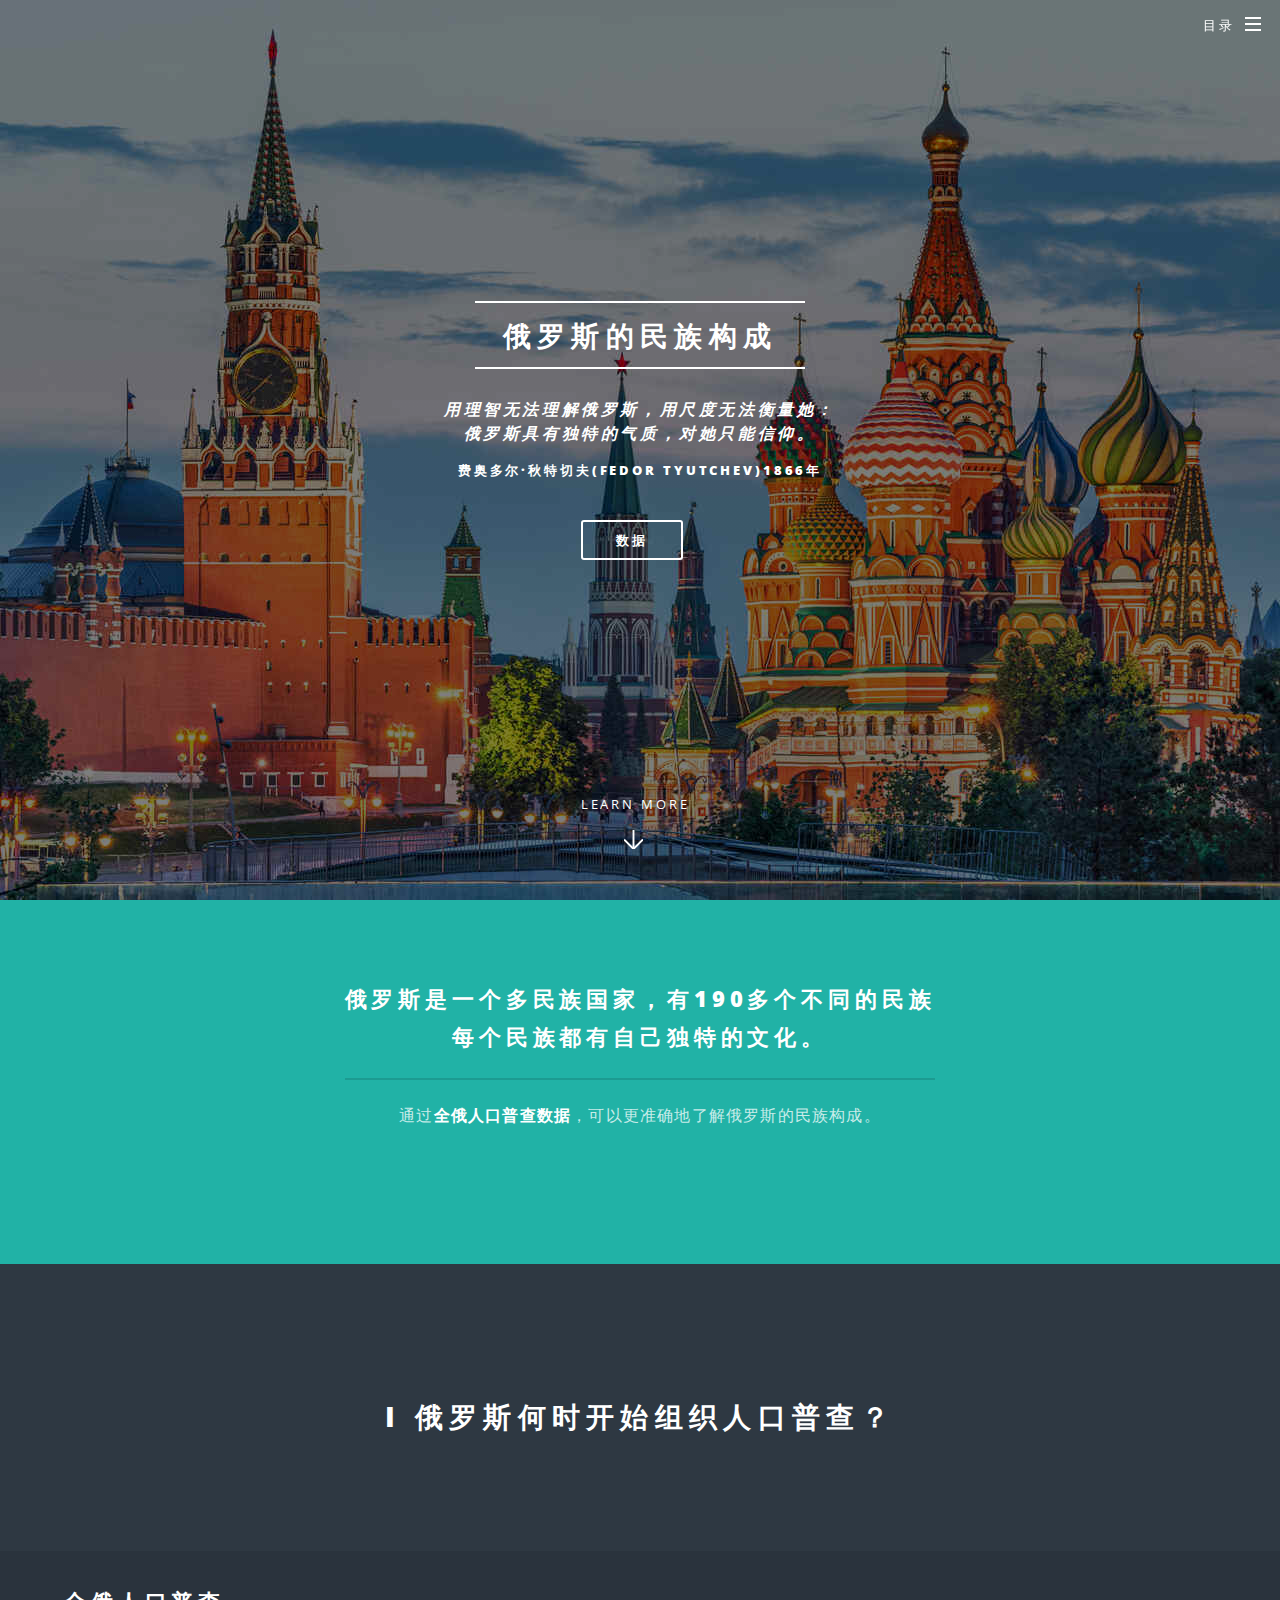
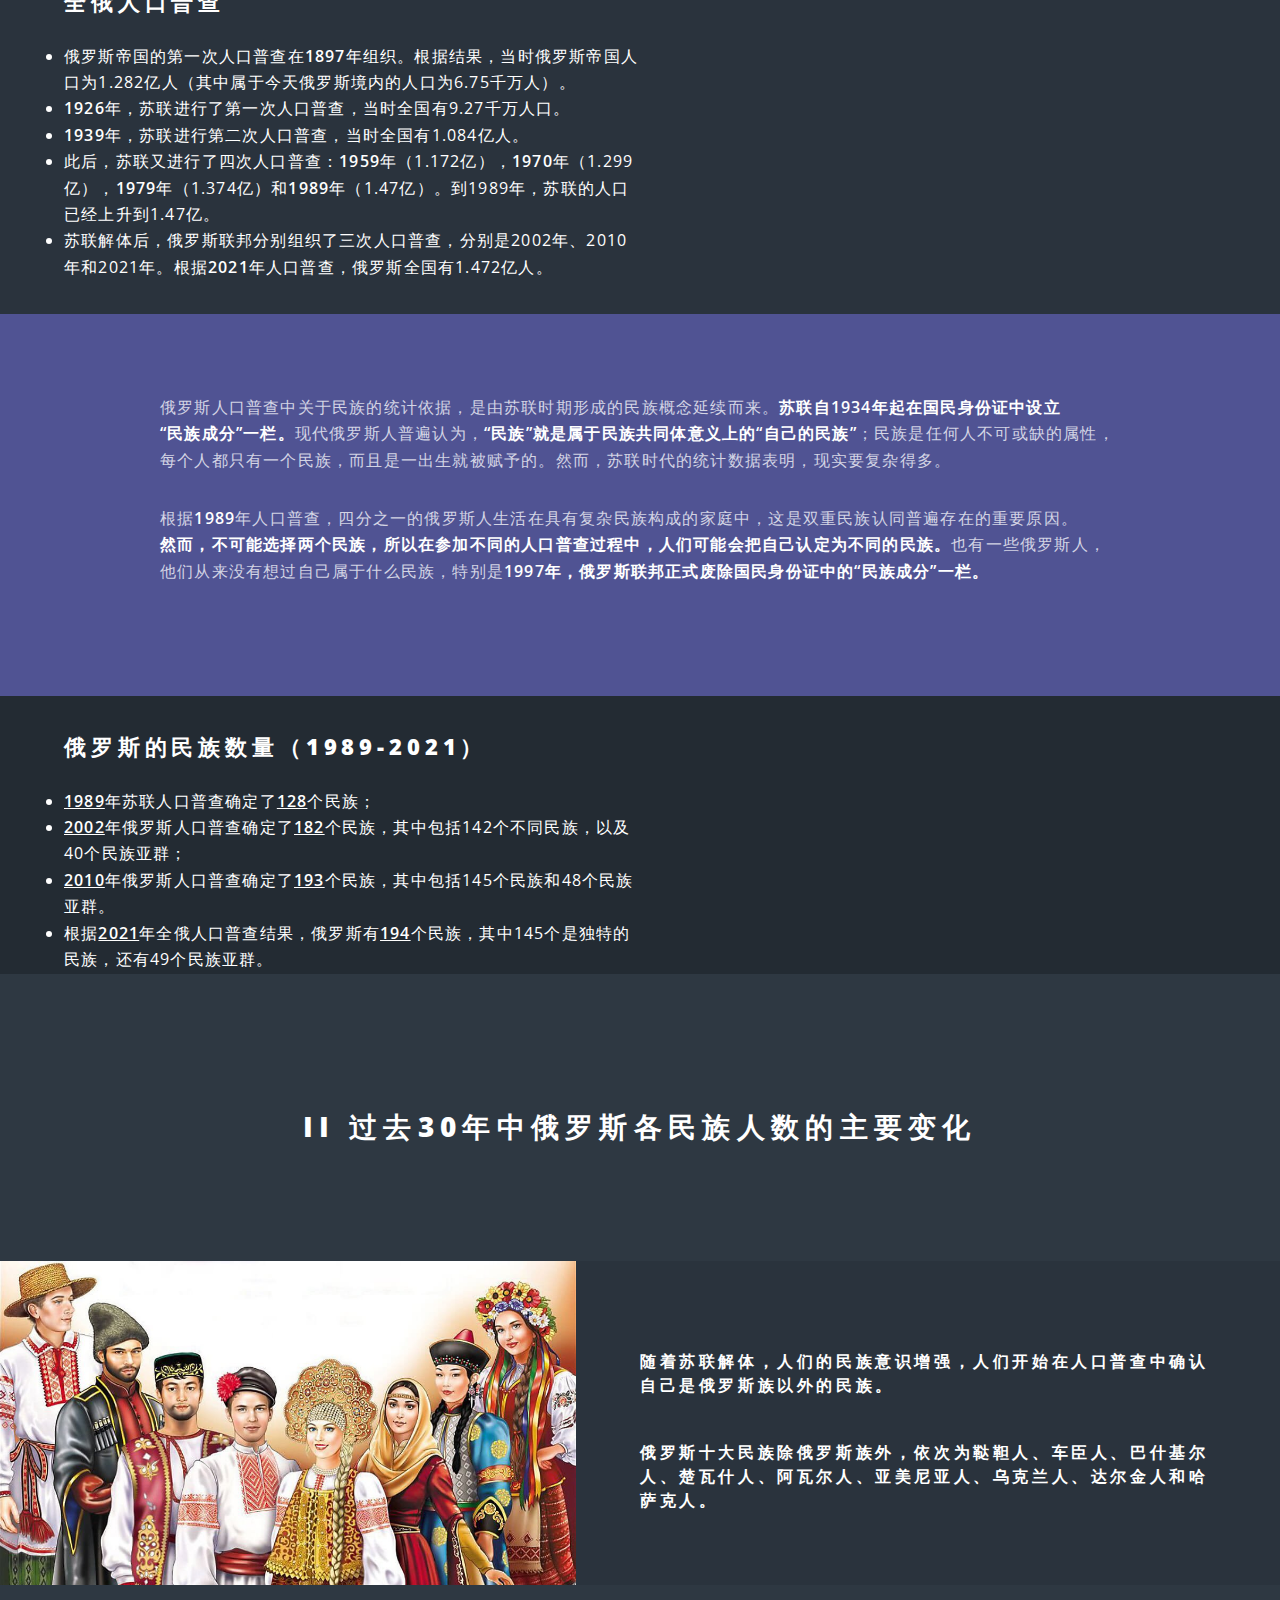
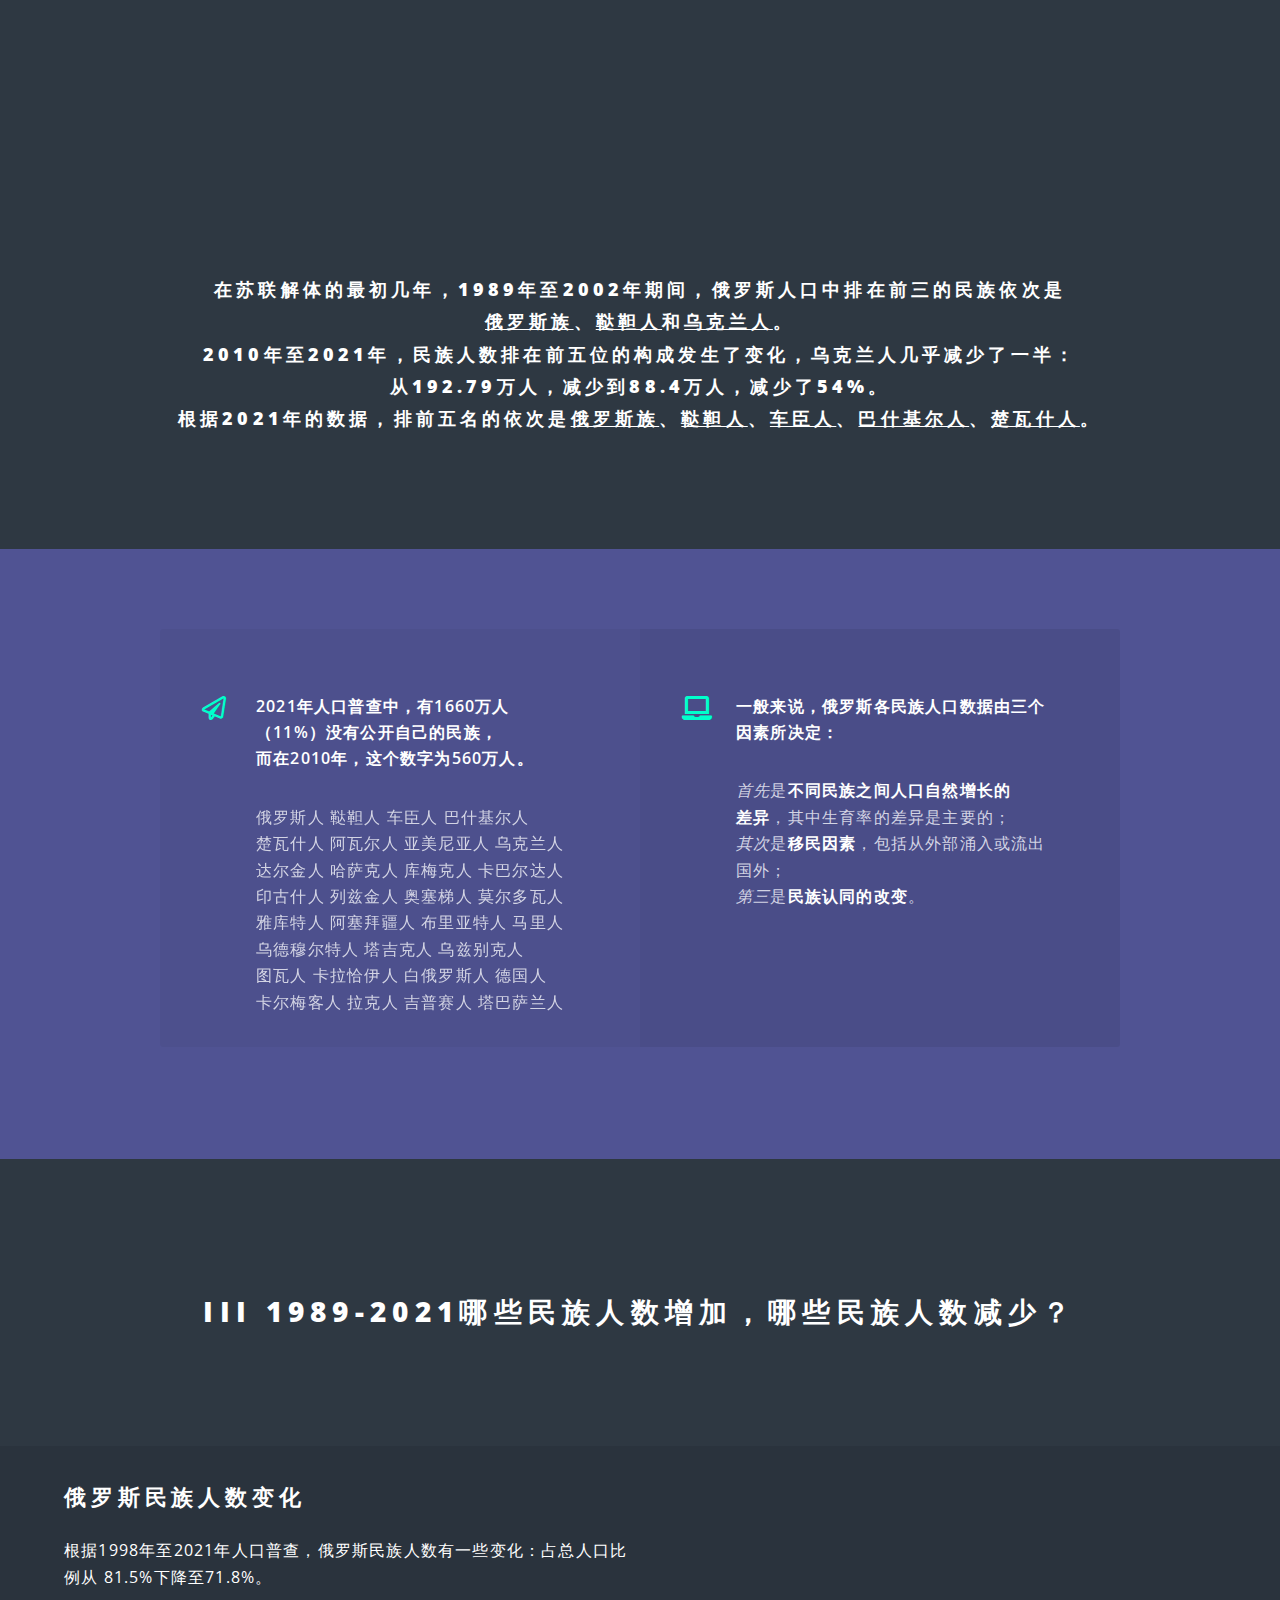
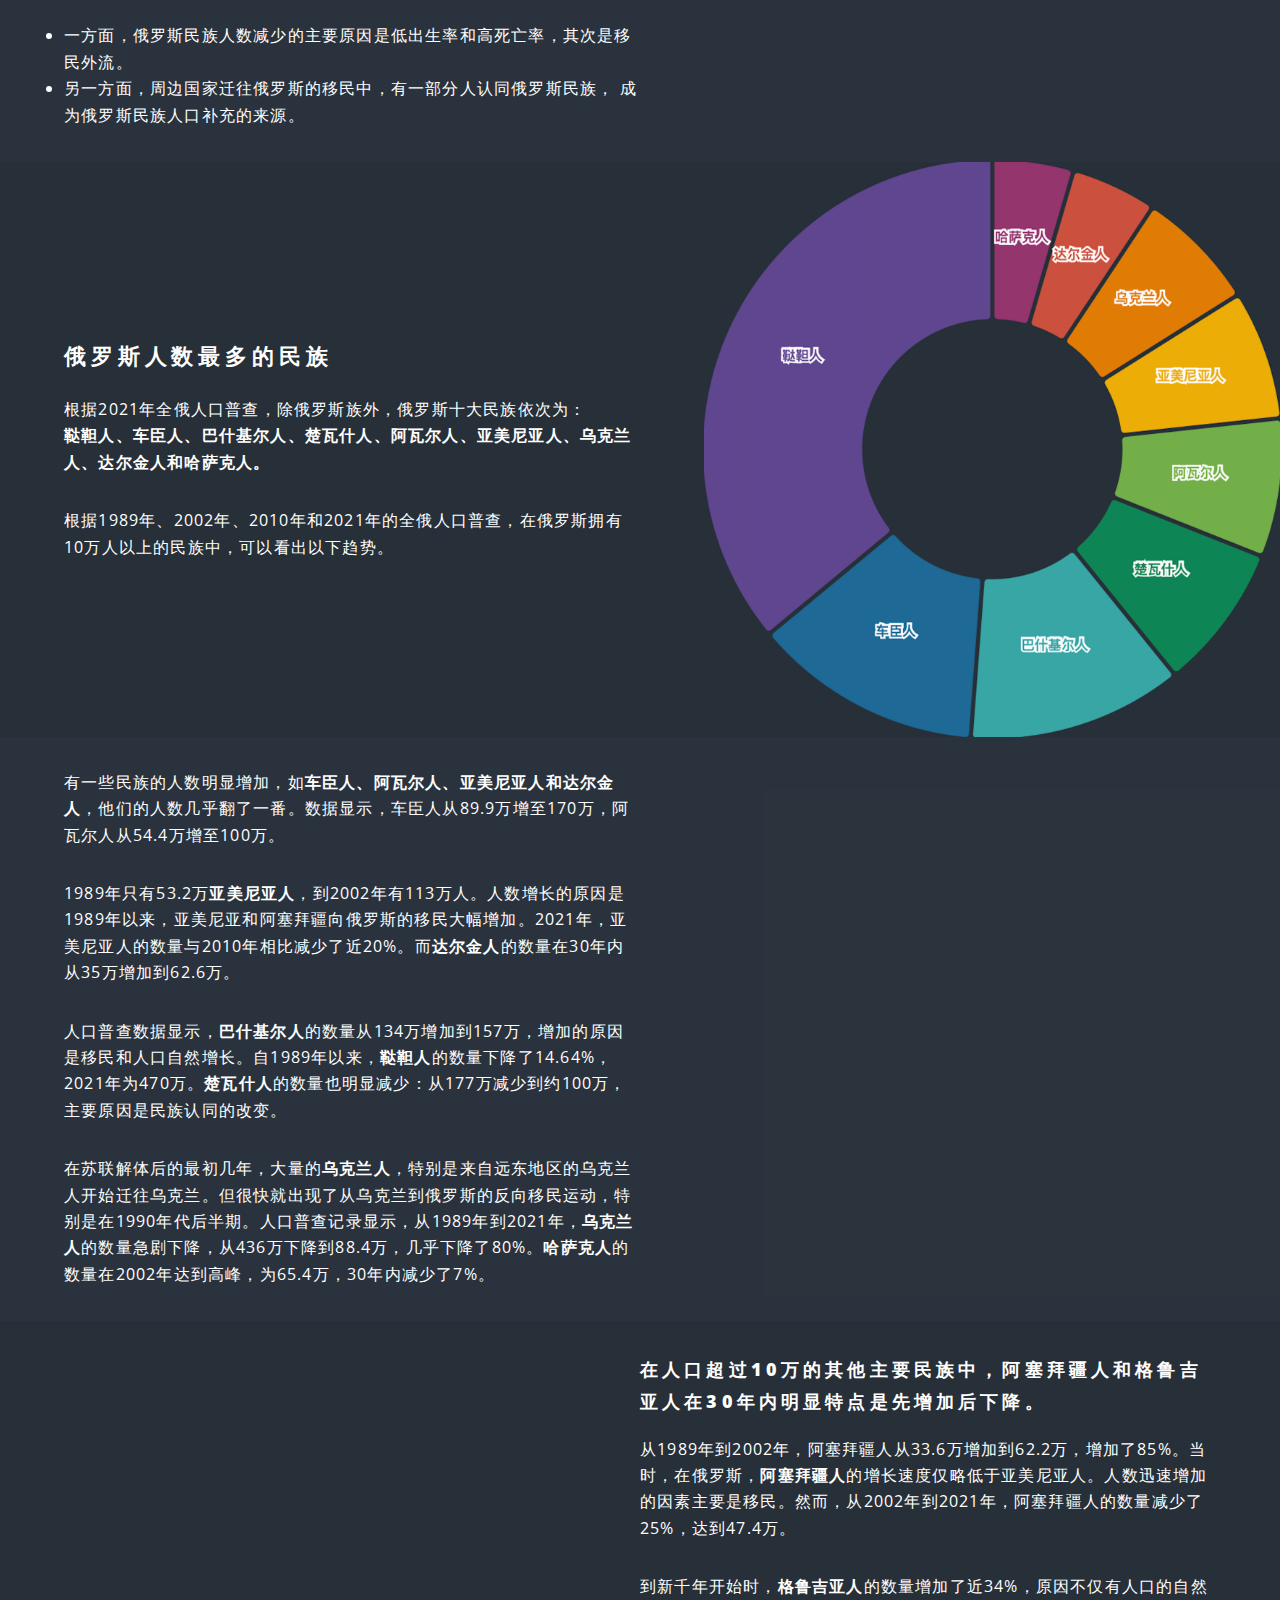
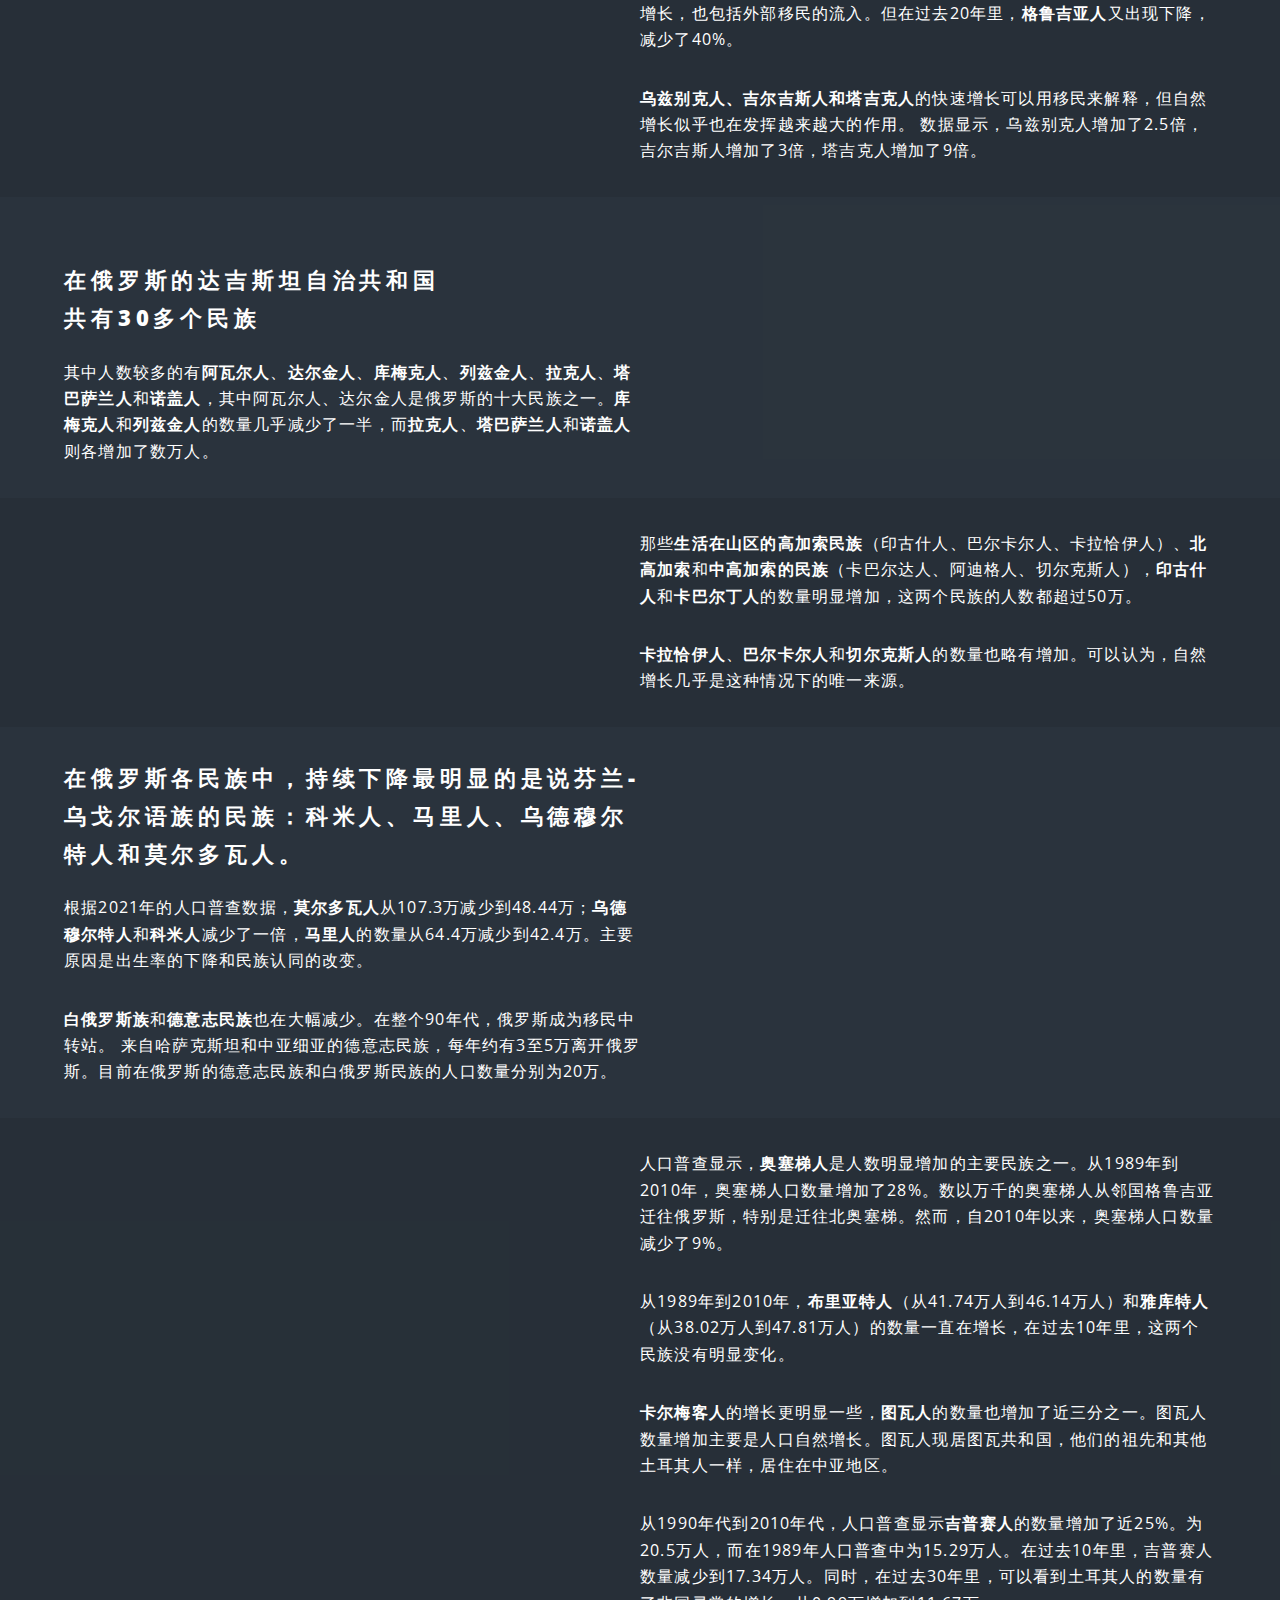
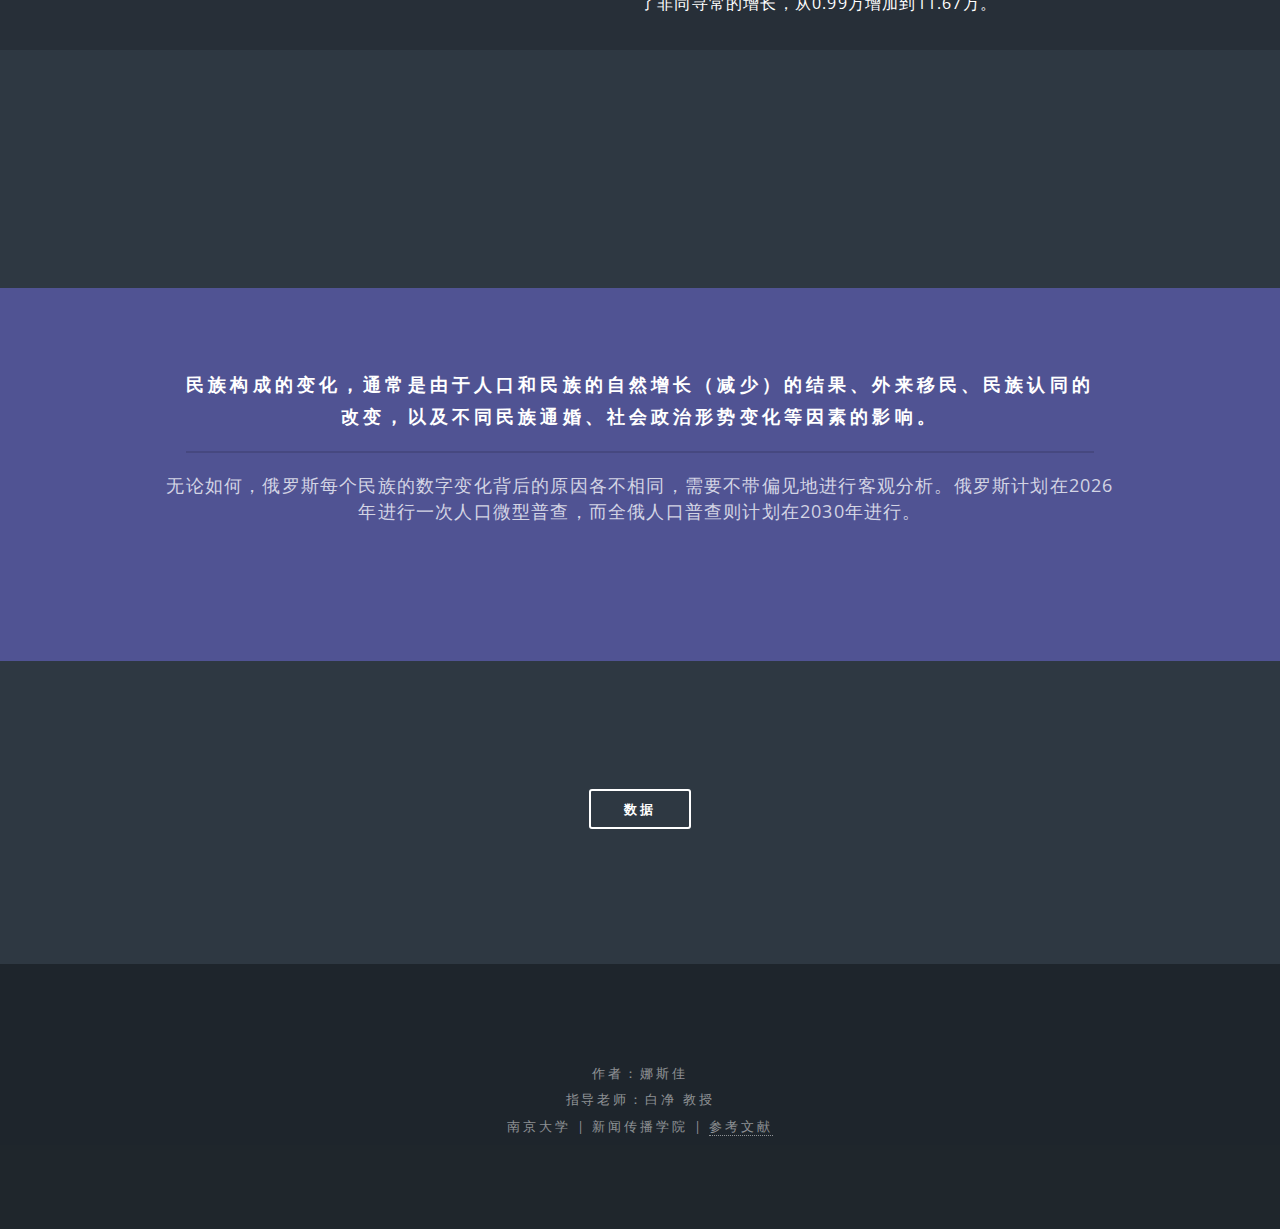
==== index.html @ d4f85c74 "Add files via upload" ====
<!DOCTYPE HTML>

<html>
	<head>
		<title>俄罗斯的民族构成</title>
		<meta charset="utf-8" />
		<meta name="viewport" content="width=device-width, initial-scale=1, user-scalable=no" />
		<link rel="stylesheet" href="assets/css/main.css" />
		<noscript><link rel="stylesheet" href="assets/css/noscript.css" /></noscript>
	</head>
	<body class="landing is-preload">

		<!-- Page Wrapper -->
			<div id="page-wrapper">

				<!-- Header -->
					<header id="header" class="alt">
						<h1><a href="index.html">俄罗斯的民族构成</a></h1>
							<nav id="nav">
							
							<ul>
								<li class="special">
									<a href="#menu" class="menuToggle"><span>目录</span></a>
									<div id="menu">
										<ul>
											<li><a href="#main">全俄人口普查</a></li>
											<li><a href="#main1">俄罗斯各民族人数的主要变化</a></li>
											<li><a href="#main2">1989-2021哪些民族人数增加，<br />哪些民族人数减少？</a></li>
										</ul>
									</div>
								</li>
							</ul>
						</nav>
					</header>

				<!-- Banner -->
					<section id="banner">
						<div class="inner">
							<h2>俄罗斯的民族构成</h2>
							<h4><em>用理智无法理解俄罗斯，用尺度无法衡量她：<br />
							俄罗斯具有独特的气质，对她只能信仰。</em><br /><h4>
							<h5>费奥多尔·秋特切夫(Fedor Tyutchev)1866年</h5>
							<br />
							<ul class="actions special">
								<li><a href="#one" class="button primary,more scrolly">数据</a></li> 
								<li><a href="#one" class="more scrolly">Learn more</a></li> 
							</ul>   
						</div>
					</section>

				
					<section id="one" class="wrapper style1 special">
						<div class="inner">
							<header class="major">
								<h2>俄罗斯是一个多民族国家，有190多个不同的民族<br />
								每个民族都有自己独特的文化。</h2>
								<p>通过<b>全俄人口普查数据</b>，可以更准确地了解俄罗斯的民族构成。</p>
							</header>
							
						</div>
					</section>

	<!-- One -->
	
	<article id="main">
		<header>
			<h2> I 俄罗斯何时开始组织人口普查？</h2>
		</header>
				</article>
	
	
	
	
				<!-- Two -->
	<section id="two" class="wrapper alt style2">
							<section class="spotlight">
								<div class="flourish-embed flourish-chart" data-src="visualisation/13961267" data-width="550px"><script src="https://public.flourish.studio/resources/embed.js"></script></div>								<div class="content">

									<h2>全俄人口普查</h2>
									<li>俄罗斯帝国的第一次人口普查在<b>1897</b>年组织。根据结果，当时俄罗斯帝国人口为1.282亿人（其中属于今天俄罗斯境内的人口为6.75千万人）。<br /></li>
									<li><b>1926</b>年，苏联进行了第一次人口普查，当时全国有9.27千万人口。<br /></li>
									<li><b>1939</b>年，苏联进行第二次人口普查，当时全国有1.084亿人。<br /></li>
									<li>此后，苏联又进行了四次人口普查：<b>1959</b>年（1.172亿），<b>1970</b>年（1.299亿），<b>1979</b>年（1.374亿）和<b>1989</b>年（1.47亿）。到1989年，苏联的人口已经上升到1.47亿。<br /></li>
									<li>苏联解体后，俄罗斯联邦分别组织了三次人口普查，分别是2002年、2010年和2021年。根据<b>2021</b>年人口普查，俄罗斯全国有1.472亿人。</li></p>
								</div>
							</section>
							
							<section class="wrapper style3">
									<div class="inner">
									<p>俄罗斯人口普查中关于民族的统计依据，是由苏联时期形成的民族概念延续而来。<b>苏联自1934年起在国民身份证中设立<br/>“民族成分”一栏。</b>现代俄罗斯人普遍认为，<b>“民族”就是属于民族共同体意义上的“自己的民族”</b>；民族是任何人不可或缺的属性，每个人都只有一个民族，而且是一出生就被赋予的。然而，苏联时代的统计数据表明，现实要复杂得多。</p>
									<p>根据<b>1989</b>年人口普查，四分之一的俄罗斯人生活在具有复杂民族构成的家庭中，这是双重民族认同普遍存在的重要原因。<br/><b>然而，不可能选择两个民族，所以在参加不同的人口普查过程中，人们可能会把自己认定为不同的民族。</b>也有一些俄罗斯人，他们从来没有想过自己属于什么民族，特别是<b>1997年，俄罗斯联邦正式废除国民身份证中的“民族成分”一栏。</b></p>
								</div>
							</section>
							
	<!-- One.one -->
								<section class="spotlight" class="wrapper style2">
									<div class="flourish-embed flourish-chart" data-src="visualisation/13864871" data-width="550px"><script src="https://public.flourish.studio/resources/embed.js"></script></div>
									<div class="content">
									<h2>俄罗斯的民族数量（1989-2021）</h2>
									<li><b><u>1989</u></b>年苏联人口普查确定了<b><u>128</u></b>个民族；</li>
									<li><u><b>2002</u></b>年俄罗斯人口普查确定了<u><b>182</u></b>个民族，其中包括142个不同民族，以及40个民族亚群；</li>
									<li><u><b>2010</u></b>年俄罗斯人口普查确定了<u><b>193</u></b>个民族，其中包括145个民族和48个民族亚群。</li>
									<li>根据<u><b>2021</u></b>年全俄人口普查结果，俄罗斯有<u><b>194</u></b>个民族，其中145个是独特的民族，还有49个民族亚群。</li>
									</div>
								</section>
							
							
	<!-- Two -->
							
							<article id="main1">
								<header>
									<h2>II 过去30年中俄罗斯各民族人数的主要变化</h2>
								</header>
										</article>
										
										<section id="two" class="wrapper alt style2">
											<section class="spotlight">
												<div class="image"><img src="images/3.jpg"></div><div class="content">
												<h4>随着苏联解体，人们的民族意识增强，人们开始在人口普查中确认自己是俄罗斯族以外的民族。</h4><br />
												<h4>俄罗斯十大民族除俄罗斯族外，依次为鞑靼人、车臣人、巴什基尔人、楚瓦什人、阿瓦尔人、亚美尼亚人、乌克兰人、达尔金人和哈萨克人。</h4>
												</div>
											</section>
										</section>
										
									
									<section id="ten" class="wrapper style10">
						<div class="inner">
							<div class="flourish-embed flourish-bar-chart-race" data-src="visualisation/13963025" data-width="1045px" data-height="755px"><script src="https://public.flourish.studio/resources/embed.js"></script></div>
							</div>
							</div>
							
							<article id="main">
								<header>
									<div class="card-wrapper">
									<div class="card-box align-center">
										
								<h3>在苏联解体的最初几年，1989年至2002年期间，俄罗斯人口中排在前三的民族依次是<br/>
								<u>俄罗斯族</u>、<u>鞑靼人</u>和<u>乌克兰人</u>。<br/>
								2010年至2021年，民族人数排在前五位的构成发生了变化，乌克兰人几乎减少了一半：<br />从192.79万人，减少到88.4万人，减少了54%。<br/>
								根据2021年的数据，排前五名的依次是<u>俄罗斯族</u>、<u>鞑靼人</u>、<u>车臣人</u>、<u>巴什基尔人</u>、<u>楚瓦什人</u>。</u></h3>
								
								</div>
								</div>
								</header>
										</article>
										
							<section id="three" class="wrapper style3 special">
								<div class="inner">
									<ul class="features">
										<li class="icon fa-paper-plane">
										<p> <b>2021年人口普查中，有1660万人<br/>（11%）没有公开自己的民族，<br/>而在2010年，这个数字为560万人。</b></p>
									
											<div class='Text'> 
											<div class='SpinningText'></div>
											<div class='SpinningText'></div>
											<div class='SpinningText'></div>
											<div class='SpinningText'></div>
											<div class='SpinningText'></div>
											<div class='SpinningText'></div>
											<div class='SpinningText'></div>
											<div class='SpinningText'></div>
											<div class='SpinningText'></div>
											</div>
											
										</li>
										<li class="icon solid fa-laptop">
										<p><b>一般来说，俄罗斯各民族人口数据由三个因素所决定：</b><br />
										<p><i>首先</i>是<strong>不同民族之间人口自然增长的<br/>差异</strong>，其中生育率的差异是主要的；<br/><i>其次</i>是<strong>移民因素</strong>，包括从外部涌入或流出国外；<br/><i>第三</i>是<strong>民族认同的改变</strong>。</p>
										</li>
										
									</ul>
								</div>
							</section>
							
						
							
		<!-- Three -->
							
							<article id="main2">
								<header>
									<h2>III 1989-2021哪些民族人数增加，哪些民族人数减少？</h2>
								</header>
										</article>
							
						<section id="two" class="wrapper alt style2">
							<section class="spotlight">
								<div class="flourish-embed flourish-chart" data-src="visualisation/13865350" data-width="550px"><script src="https://public.flourish.studio/resources/embed.js"></script></div><div class="content">
									<h2>俄罗斯民族人数变化</h2>
									<p>根据1998年至2021年人口普查，俄罗斯民族人数有一些变化：占总人口比例从 81.5%下降至71.8%。 
									<li>一方面，俄罗斯民族人数减少的主要原因是低出生率和高死亡率，其次是移民外流。</li>
									<li>另一方面，周边国家迁往俄罗斯的移民中，有一部分人认同俄罗斯民族， 成为俄罗斯民族人口补充的来源。</li></p>

								</div>
							</section>
							<section class="spotlight">
								<div class="image"><img src="images/4.jpg"  ></div><div class="content">
								<h2>俄罗斯人数最多的民族</h2>
								<p>根据2021年全俄人口普查，除俄罗斯族外，俄罗斯十大民族依次为：
								<br/><b>鞑靼人、车臣人、巴什基尔人、楚瓦什人、阿瓦尔人、亚美尼亚人、乌克兰人、达尔金人和哈萨克人。</b></p>
								<p>根据1989年、2002年、2010年和2021年的全俄人口普查，在俄罗斯拥有10万人以上的民族中，可以看出以下趋势。</p>
								</div>
							</section>
							</section>
							
							
							<section id="two" class="wrapper alt style2">
							<section class="spotlight">
								<div class="flourish-embed flourish-chart" data-src="visualisation/13842619" data-width="600px"><script src="https://public.flourish.studio/resources/embed.js"></script></div>	
								<div class="content">
									<p>有一些民族的人数明显增加，如<b>车臣人、阿瓦尔人、亚美尼亚人和达尔金人</b>，他们的人数几乎翻了一番。数据显示，车臣人从89.9万增至170万，阿瓦尔人从54.4万增至100万。</p>
									<p>1989年只有53.2万<b>亚美尼亚人</b>，到2002年有113万人。人数增长的原因是1989年以来，亚美尼亚和阿塞拜疆向俄罗斯的移民大幅增加。2021年，亚美尼亚人的数量与2010年相比减少了近20%。而<b>达尔金人</b>的数量在30年内从35万增加到62.6万。</p>
									<p>人口普查数据显示，<b>巴什基尔人</b>的数量从134万增加到157万，增加的原因是移民和人口自然增长。自1989年以来，<b>鞑靼人</b>的数量下降了14.64%，2021年为470万。<b>楚瓦什人</b>的数量也明显减少：从177万减少到约100万，主要原因是民族认同的改变。</p>
									<p>在苏联解体后的最初几年，大量的<b>乌克兰人</b>，特别是来自远东地区的乌克兰人开始迁往乌克兰。但很快就出现了从乌克兰到俄罗斯的反向移民运动，特别是在1990年代后半期。人口普查记录显示，从1989年到2021年，<b>乌克兰人</b>的数量急剧下降，从436万下降到88.4万，几乎下降了80%。<b>哈萨克人</b>的数量在2002年达到高峰，为65.4万，30年内减少了7%。</p>
								</div>
							</section>
						<section class="spotlight">
							<div class="flourish-embed flourish-chart" data-src="visualisation/13853986" data-width="600px" data-height="450px"><script src="https://public.flourish.studio/resources/embed.js"></script></div>
							<div class="content">
								<h3>在人口超过10万的其他主要民族中，<b>阿塞拜疆人</b>和<b>格鲁吉亚人</b>在30年内明显特点是先增加后下降。</h3>
								<p>从1989年到2002年，阿塞拜疆人从33.6万增加到62.2万，增加了85%。当时，在俄罗斯，<b>阿塞拜疆人</b>的增长速度仅略低于亚美尼亚人。人数迅速增加的因素主要是移民。然而，从2002年到2021年，阿塞拜疆人的数量减少了25%，达到47.4万。</p>
								<p>到新千年开始时，<b>格鲁吉亚人</b>的数量增加了近34%，原因不仅有人口的自然增长，也包括外部移民的流入。但在过去20年里，<b>格鲁吉亚人</b>又出现下降，减少了40%。</p>
								<p><b>乌兹别克人、吉尔吉斯人和塔吉克人</b>的快速增长可以用移民来解释，但自然增长似乎也在发挥越来越大的作用。 数据显示，乌兹别克人增加了2.5倍，吉尔吉斯人增加了3倍，塔吉克人增加了9倍。</p>
							</div>
						</section>
						</section>
						
						<section id="two" class="wrapper alt style2">
						<section class="spotlight">
							<div class="flourish-embed flourish-chart" data-src="visualisation/13843009"data-width="600px" data-height="450px"><script src="https://public.flourish.studio/resources/embed.js"></script></div>
							<div class="content">
								<p><h2>在俄罗斯的达吉斯坦自治共和国<br/>共有30多个民族</h2>其中人数较多的有<b>阿瓦尔人</b>、<b>达尔金人</b>、<b>库梅克人</b>、<b>列兹金人</b>、<b>拉克人</b>、<b>塔巴萨兰人</b>和<b>诺盖人</b>，其中阿瓦尔人、达尔金人是俄罗斯的十大民族之一。<b>库梅克人</b>和<b>列兹金人</b>的数量几乎减少了一半，而<b>拉克人</b>、<b>塔巴萨兰人</b>和<b>诺盖人</b>则各增加了数万人。</p>
							</div>
						</section>
						
						<section class="spotlight">
							<div class="flourish-embed flourish-chart" data-src="visualisation/13855848" data-width="600px" data-height="450px"><script src="https://public.flourish.studio/resources/embed.js"></script></div>
							<div class="content">
							<p>那些<b>生活在山区的高加索民族</b>（印古什人、巴尔卡尔人、卡拉恰伊人）、<b>北高加索</b>和<b>中高加索的民族</b>（卡巴尔达人、阿迪格人、切尔克斯人），<b>印古什人</b>和<b>卡巴尔丁人</b>的数量明显增加，这两个民族的人数都超过50万。</p>
							<p><b>卡拉恰伊人</b>、<b>巴尔卡尔人</b>和<b>切尔克斯人</b>的数量也略有增加。可以认为，自然增长几乎是这种情况下的唯一来源。</p>	
							</div>
						</section>
						</section>
						
						
						
						<section id="two" class="wrapper alt style2">
						<section class="spotlight">
							<div class="flourish-embed flourish-chart" data-src="visualisation/13842825" data-width="600px" data-height="450px"><script src="https://public.flourish.studio/resources/embed.js"></script></div>							<div class="content">
								<h2>在俄罗斯各民族中，持续下降最明显的是说芬兰-乌戈尔语族的民族：科米人、马里人、乌德穆尔特人和莫尔多瓦人。</h2>
								<p>根据2021年的人口普查数据，<b>莫尔多瓦人</b>从107.3万减少到48.44万；<b>乌德穆尔特人</b>和<b>科米人</b>减少了一倍，<b>马里人</b>的数量从64.4万减少到42.4万。主要原因是出生率的下降和民族认同的改变。</p>
								<p><b>白俄罗斯族</b>和<b>德意志民族</b>也在大幅减少。在整个90年代，俄罗斯成为移民中转站。 来自哈萨克斯坦和中亚细亚的德意志民族，每年约有3至5万离开俄罗斯。目前在俄罗斯的德意志民族和白俄罗斯民族的人口数量分别为20万。</p>
								
							</div>
						</section>
						
						<section class="spotlight">
							<div class="flourish-embed flourish-chart" data-src="visualisation/13874135" data-width="600px" data-height="450px"><script src="https://public.flourish.studio/resources/embed.js"></script></div>
							<div class="content">
							<p>人口普查显示，<b>奥塞梯人</b>是人数明显增加的主要民族之一。从1989年到2010年，奥塞梯人口数量增加了28%。数以万千的奥塞梯人从邻国格鲁吉亚迁往俄罗斯，特别是迁往北奥塞梯。然而，自2010年以来，奥塞梯人口数量减少了9%。</p>
							<p>从1989年到2010年，<b>布里亚特人</b>（从41.74万人到46.14万人）和<b>雅库特人</b>（从38.02万人到47.81万人）的数量一直在增长，在过去10年里，这两个民族没有明显变化。</p>
							<p><b>卡尔梅客人</b>的增长更明显一些，<b>图瓦人</b>的数量也增加了近三分之一。图瓦人数量增加主要是人口自然增长。图瓦人现居图瓦共和国，他们的祖先和其他土耳其人一样，居住在中亚地区。</p>
							<p>从1990年代到2010年代，人口普查显示<b>吉普赛人</b>的数量增加了近25%。为20.5万人，而在1989年人口普查中为15.29万人。在过去10年里，吉普赛人数量减少到17.34万人。同时，在过去30年里，可以看到土耳其人的数量有了非同寻常的增长，从0.99万增加到11.67万。</p>
							</div>
						</section>
						</section>
						
						
					
					<article id="main">
						<header>
							<h2>    </h2>
						</header>
								</article>
					
					
				<!-- Three -->
					<section id="three" class="wrapper style3 special">
						<div class="inner">
							<header class="major">
								<h3>民族构成的变化，通常是由于人口和民族的自然增长（减少）的结果、外来移民、民族认同的<br />改变，以及不同民族通婚、社会政治形势变化等因素的影响。</h3>
								<p>无论如何，俄罗斯每个民族的数字变化背后的原因各不相同，需要不带偏见地进行客观分析。俄罗斯计划在2026年进行一次人口微型普查，而全俄人口普查则计划在2030年进行。</p>
							</header>
						</div>
					</section>

				

		<article id="main">
						<header>
							
							<ul class="actions special">
								<li><a href="#one" class="button primary,more scrolly">数据</a></li> 
							</ul> 
						</header>
								</article>


				<!-- Footer -->
					<footer id="footer">
						<ul class="copyright">    
						<p>作者：娜斯佳
						<br>指导老师：白净 教授
						<br>南京大学 | 新闻传播学院 | <a href="shuju.html" class="text-white">参考文献</a><br>
						                </p>
						</ul>
					</footer>

			

		<!-- Scripts -->
			<script src="assets/js/jquery.min.js"></script>
			<script src="assets/js/jquery.scrollex.min.js"></script>
			<script src="assets/js/jquery.scrolly.min.js"></script>
			<script src="assets/js/browser.min.js"></script>
			<script src="assets/js/breakpoints.min.js"></script>
			<script src="assets/js/util.js"></script>
			<script src="assets/js/main.js"></script>

	</body>
</html>
---- assets/css/main.css ----
@import url(fontawesome-all.min.css);
@import url("https://fonts.googleapis.com/css?family=Open+Sans:400,400italic,600,600italic,800,800italic");



html, body, div, span, applet, object,
iframe, h1, h2, h3, h4, h5, h6, p, blockquote,
pre, a, abbr, acronym, address, big, cite,
code, del, dfn, em, img, ins, kbd, q, s, samp,
small, strike, strong, sub, sup, tt, var, b,
u, i, center, dl, dt, dd, ol, ul, li, fieldset,
form, label, legend, table, caption, tbody,
tfoot, thead, tr, th, td, article, aside,
canvas, details, embed, figure, figcaption,
footer, header, hgroup, menu, nav, output, ruby,
section, summary, time, mark, audio, video {
	margin: 0;
	padding: 0;
	border: 0;
	font-size: 100%;
	font: inherit;
	vertical-align: baseline;}

article, aside, details, figcaption, figure,
footer, header, hgroup, menu, nav, section {
	display: block;}

body {
	line-height: 1;
	
}



.box {
  border: 5px solid rebeccapurple;
  border-width: dotted;
  background-color: grey;
  padding: 40px;
  margin: 40px;
  width: 1000px;
  height: 200px;
}

.thin {
      border-width: thin;
    }

.alternate {
  box-sizing: border-box;
}



ol, ul {
	list-style: none;
}

blockquote, q {
	quotes: none;
}

	blockquote:before, blockquote:after, q:before, q:after {
		content: '';
		content: none;
	}

table {
	border-collapse: collapse;
	border-spacing: 0;
}

body {
	-webkit-text-size-adjust: none;
}

mark {
	background-color: transparent;
	color: inherit;
}

input::-moz-focus-inner {
	border: 0;
	padding: 0;
}

input, select, textarea {
	-moz-appearance: none;
	-webkit-appearance: none;
	-ms-appearance: none;
	appearance: none;
}



/* Basic */

	@-ms-viewport {
		width: device-width;
	}

	html {
		box-sizing: border-box;
	}

	*, *:before, *:after {
		box-sizing: inherit;
	}

	body {
		background: #2e3842;
	}

		body.is-preload *, body.is-preload *:before, body.is-preload *:after {
			-moz-animation: none !important;
			-webkit-animation: none !important;
			-ms-animation: none !important;
			animation: none !important;
			-moz-transition: none !important;
			-webkit-transition: none !important;
			-ms-transition: none !important;
			transition: none !important;
		}

	body, input, select, textarea {
		color: #fff;
		font-family: "Open Sans", Helvetica, sans-serif;
		font-size: 15pt;
		font-weight: 400;
		letter-spacing: 0.075em;
		line-height: 1.65em;
	}

		@media screen and (max-width: 1680px) {

			body, input, select, textarea {
				font-size: 13pt;
			}

		}

		@media screen and (max-width: 1280px) {

			body, input, select, textarea {
				font-size: 12pt;
			}

		}

		@media screen and (max-width: 736px) {

			body, input, select, textarea {
				font-size: 11pt;
				letter-spacing: 0.0375em;
			}

		}

	a {
		-moz-transition: color 0.2s ease, border-bottom-color 0.2s ease;
		-webkit-transition: color 0.2s ease, border-bottom-color 0.2s ease;
		-ms-transition: color 0.2s ease, border-bottom-color 0.2s ease;
		transition: color 0.2s ease, border-bottom-color 0.2s ease;
		border-bottom: dotted 1px;
		color: inherit;
		text-decoration: none;
	}

		a:hover {
			border-bottom-color: transparent;
		}

	strong, b {
		color: #fff;
		font-weight: 600;
	}

	em, i {
		font-style: italic;
	}

	p {
		margin: 0 0 2em 0;
	}

	h1, h2, h3, h4, h5, h6 {
		color: #fff;
		font-weight: 800;
		letter-spacing: 0.225em;
		line-height: 1em;
		margin: 0 0 1em 0;
		text-transform: uppercase;
	}

		h1 a, h2 a, h3 a, h4 a, h5 a, h6 a {
			color: inherit;
			text-decoration: none;
		}

	h2 {
		font-size: 1.35em;
		line-height: 1.75em;
	}

		@media screen and (max-width: 736px) {

			h2 {
				font-size: 1.1em;
				line-height: 1.65em;
			}

		}

	h3 {
		font-size: 1.15em;
		line-height: 1.75em;
	}

		@media screen and (max-width: 736px) {

			h3 {
				font-size: 1em;
				line-height: 1.65em;
			}

		}

	h4 {
		font-size: 1em;
		line-height: 1.5em;
	}

	h5 {
		font-size: 0.8em;
		line-height: 1.5em;
	}

	h6 {
		font-size: 0.7em;
		line-height: 1.5em;
	}

	sub {
		font-size: 0.8em;
		position: relative;
		top: 0.5em;
	}

	sup {
		font-size: 0.8em;
		position: relative;
		top: -0.5em;
	}

	hr {
		border: 0;
		border-bottom: solid 2px #fff;
		margin: 3em 0;
	}

		hr.major {
			margin: 4.5em 0;
		}

	blockquote {
		border-left: solid 4px #fff;
		font-style: italic;
		margin: 0 0 2em 0;
		padding: 0.5em 0 0.5em 2em;
	}

	code {
		background: rgba(144, 144, 144, 0.25);
		border-radius: 3px;
		font-family: "Courier New", monospace;
		font-size: 0.9em;
		letter-spacing: 0;
		margin: 0 0.25em;
		padding: 0.25em 0.65em;
	}

	pre {
		-webkit-overflow-scrolling: touch;
		font-family: "Courier New", monospace;
		font-size: 0.9em;
		margin: 0 0 2em 0;
	}

		pre code {
			display: block;
			line-height: 1.75em;
			padding: 1em 1.5em;
			overflow-x: auto;
		}

	.align-left {
		text-align: left;
	}

	.align-center {
		text-align: center;
	}

	.align-right {
		text-align: right;
	}

/* Row */

	.row {
		display: flex;
		flex-wrap: wrap;
		box-sizing: border-box;
		align-items: stretch;
	}

		.row > * {
			box-sizing: border-box;
		}

		.row.gtr-uniform > * > :last-child {
			margin-bottom: 0;
		}

		.row.aln-left {
			justify-content: flex-start;
		}

		.row.aln-center {
			justify-content: center;
		}

		.row.aln-right {
			justify-content: flex-end;
		}

		.row.aln-top {
			align-items: flex-start;
		}

		.row.aln-middle {
			align-items: center;
		}

		.row.aln-bottom {
			align-items: flex-end;
		}

		.row > .imp {
			order: -1;
		}

		.row > .col-1 {
			width: 8.33333%;
		}

		.row > .off-1 {
			margin-left: 8.33333%;
		}

		.row > .col-2 {
			width: 16.66667%;
		}

		.row > .off-2 {
			margin-left: 16.66667%;
		}

		.row > .col-3 {
			width: 25%;
		}

		.row > .off-3 {
			margin-left: 25%;
		}

		.row > .col-4 {
			width: 33.33333%;
		}

		.row > .off-4 {
			margin-left: 33.33333%;
		}

		.row > .col-5 {
			width: 41.66667%;
		}

		.row > .off-5 {
			margin-left: 41.66667%;
		}

		.row > .col-6 {
			width: 50%;
		}

		.row > .off-6 {
			margin-left: 50%;
		}

		.row > .col-7 {
			width: 58.33333%;
		}

		.row > .off-7 {
			margin-left: 58.33333%;
		}

		.row > .col-8 {
			width: 66.66667%;
		}

		.row > .off-8 {
			margin-left: 66.66667%;
		}

		.row > .col-9 {
			width: 75%;
		}

		.row > .off-9 {
			margin-left: 75%;
		}

		.row > .col-10 {
			width: 83.33333%;
		}

		.row > .off-10 {
			margin-left: 83.33333%;
		}

		.row > .col-11 {
			width: 91.66667%;
		}

		.row > .off-11 {
			margin-left: 91.66667%;
		}

		.row > .col-12 {
			width: 100%;
		}

		.row > .off-12 {
			margin-left: 100%;
		}

		.row.gtr-0 {
			margin-top: 0;
			margin-left: 0em;
		}

			.row.gtr-0 > * {
				padding: 0 0 0 0em;
			}

			.row.gtr-0.gtr-uniform {
				margin-top: 0em;
			}

				.row.gtr-0.gtr-uniform > * {
					padding-top: 0em;
				}

		.row.gtr-25 {
			margin-top: 0;
			margin-left: -0.375em;
		}

			.row.gtr-25 > * {
				padding: 0 0 0 0.375em;
			}

			.row.gtr-25.gtr-uniform {
				margin-top: -0.375em;
			}

				.row.gtr-25.gtr-uniform > * {
					padding-top: 0.375em;
				}

		.row.gtr-50 {
			margin-top: 0;
			margin-left: -0.75em;
		}

			.row.gtr-50 > * {
				padding: 0 0 0 0.75em;
			}

			.row.gtr-50.gtr-uniform {
				margin-top: -0.75em;
			}

				.row.gtr-50.gtr-uniform > * {
					padding-top: 0.75em;
				}

		.row {
			margin-top: 0;
			margin-left: -1.5em;
		}

			.row > * {
				padding: 0 0 0 1.5em;
			}

			.row.gtr-uniform {
				margin-top: -1.5em;
			}

				.row.gtr-uniform > * {
					padding-top: 1.5em;
				}

		.row.gtr-150 {
			margin-top: 0;
			margin-left: -2.25em;
		}

			.row.gtr-150 > * {
				padding: 0 0 0 2.25em;
			}

			.row.gtr-150.gtr-uniform {
				margin-top: -2.25em;
			}

				.row.gtr-150.gtr-uniform > * {
					padding-top: 2.25em;
				}

		.row.gtr-200 {
			margin-top: 0;
			margin-left: -3em;
		}

			.row.gtr-200 > * {
				padding: 0 0 0 3em;
			}

			.row.gtr-200.gtr-uniform {
				margin-top: -3em;
			}

				.row.gtr-200.gtr-uniform > * {
					padding-top: 3em;
				}

		@media screen and (max-width: 1680px) {

			.row {
				display: flex;
				flex-wrap: wrap;
				box-sizing: border-box;
				align-items: stretch;
			}

				.row > * {
					box-sizing: border-box;
				}

				.row.gtr-uniform > * > :last-child {
					margin-bottom: 0;
				}

				.row.aln-left {
					justify-content: flex-start;
				}

				.row.aln-center {
					justify-content: center;
				}

				.row.aln-right {
					justify-content: flex-end;
				}

				.row.aln-top {
					align-items: flex-start;
				}

				.row.aln-middle {
					align-items: center;
				}

				.row.aln-bottom {
					align-items: flex-end;
				}

				.row > .imp-xlarge {
					order: -1;
				}

				.row > .col-1-xlarge {
					width: 8.33333%;
				}

				.row > .off-1-xlarge {
					margin-left: 8.33333%;
				}

				.row > .col-2-xlarge {
					width: 16.66667%;
				}

				.row > .off-2-xlarge {
					margin-left: 16.66667%;
				}

				.row > .col-3-xlarge {
					width: 25%;
				}

				.row > .off-3-xlarge {
					margin-left: 25%;
				}

				.row > .col-4-xlarge {
					width: 33.33333%;
				}

				.row > .off-4-xlarge {
					margin-left: 33.33333%;
				}

				.row > .col-5-xlarge {
					width: 41.66667%;
				}

				.row > .off-5-xlarge {
					margin-left: 41.66667%;
				}

				.row > .col-6-xlarge {
					width: 50%;
				}

				.row > .off-6-xlarge {
					margin-left: 50%;
				}

				.row > .col-7-xlarge {
					width: 58.33333%;
				}

				.row > .off-7-xlarge {
					margin-left: 58.33333%;
				}

				.row > .col-8-xlarge {
					width: 66.66667%;
				}

				.row > .off-8-xlarge {
					margin-left: 66.66667%;
				}

				.row > .col-9-xlarge {
					width: 75%;
				}

				.row > .off-9-xlarge {
					margin-left: 75%;
				}

				.row > .col-10-xlarge {
					width: 83.33333%;
				}

				.row > .off-10-xlarge {
					margin-left: 83.33333%;
				}

				.row > .col-11-xlarge {
					width: 91.66667%;
				}

				.row > .off-11-xlarge {
					margin-left: 91.66667%;
				}

				.row > .col-12-xlarge {
					width: 100%;
				}

				.row > .off-12-xlarge {
					margin-left: 100%;
				}

				.row.gtr-0 {
					margin-top: 0;
					margin-left: 0em;
				}

					.row.gtr-0 > * {
						padding: 0 0 0 0em;
					}

					.row.gtr-0.gtr-uniform {
						margin-top: 0em;
					}

						.row.gtr-0.gtr-uniform > * {
							padding-top: 0em;
						}

				.row.gtr-25 {
					margin-top: 0;
					margin-left: -0.375em;
				}

					.row.gtr-25 > * {
						padding: 0 0 0 0.375em;
					}

					.row.gtr-25.gtr-uniform {
						margin-top: -0.375em;
					}

						.row.gtr-25.gtr-uniform > * {
							padding-top: 0.375em;
						}

				.row.gtr-50 {
					margin-top: 0;
					margin-left: -0.75em;
				}

					.row.gtr-50 > * {
						padding: 0 0 0 0.75em;
					}

					.row.gtr-50.gtr-uniform {
						margin-top: -0.75em;
					}

						.row.gtr-50.gtr-uniform > * {
							padding-top: 0.75em;
						}

				.row {
					margin-top: 0;
					margin-left: -1.5em;
				}

					.row > * {
						padding: 0 0 0 1.5em;
					}

					.row.gtr-uniform {
						margin-top: -1.5em;
					}

						.row.gtr-uniform > * {
							padding-top: 1.5em;
						}

				.row.gtr-150 {
					margin-top: 0;
					margin-left: -2.25em;
				}

					.row.gtr-150 > * {
						padding: 0 0 0 2.25em;
					}

					.row.gtr-150.gtr-uniform {
						margin-top: -2.25em;
					}

						.row.gtr-150.gtr-uniform > * {
							padding-top: 2.25em;
						}

				.row.gtr-200 {
					margin-top: 0;
					margin-left: -3em;
				}

					.row.gtr-200 > * {
						padding: 0 0 0 3em;
					}

					.row.gtr-200.gtr-uniform {
						margin-top: -3em;
					}

						.row.gtr-200.gtr-uniform > * {
							padding-top: 3em;
						}

		}

		@media screen and (max-width: 1280px) {

			.row {
				display: flex;
				flex-wrap: wrap;
				box-sizing: border-box;
				align-items: stretch;
			}

				.row > * {
					box-sizing: border-box;
				}

				.row.gtr-uniform > * > :last-child {
					margin-bottom: 0;
				}

				.row.aln-left {
					justify-content: flex-start;
				}

				.row.aln-center {
					justify-content: center;
				}

				.row.aln-right {
					justify-content: flex-end;
				}

				.row.aln-top {
					align-items: flex-start;
				}

				.row.aln-middle {
					align-items: center;
				}

				.row.aln-bottom {
					align-items: flex-end;
				}

				.row > .imp-large {
					order: -1;
				}

				.row > .col-1-large {
					width: 8.33333%;
				}

				.row > .off-1-large {
					margin-left: 8.33333%;
				}

				.row > .col-2-large {
					width: 16.66667%;
				}

				.row > .off-2-large {
					margin-left: 16.66667%;
				}

				.row > .col-3-large {
					width: 25%;
				}

				.row > .off-3-large {
					margin-left: 25%;
				}

				.row > .col-4-large {
					width: 33.33333%;
				}

				.row > .off-4-large {
					margin-left: 33.33333%;
				}

				.row > .col-5-large {
					width: 41.66667%;
				}

				.row > .off-5-large {
					margin-left: 41.66667%;
				}

				.row > .col-6-large {
					width: 50%;
				}

				.row > .off-6-large {
					margin-left: 50%;
				}

				.row > .col-7-large {
					width: 58.33333%;
				}

				.row > .off-7-large {
					margin-left: 58.33333%;
				}

				.row > .col-8-large {
					width: 66.66667%;
				}

				.row > .off-8-large {
					margin-left: 66.66667%;
				}

				.row > .col-9-large {
					width: 75%;
				}

				.row > .off-9-large {
					margin-left: 75%;
				}

				.row > .col-10-large {
					width: 83.33333%;
				}

				.row > .off-10-large {
					margin-left: 83.33333%;
				}

				.row > .col-11-large {
					width: 91.66667%;
				}

				.row > .off-11-large {
					margin-left: 91.66667%;
				}

				.row > .col-12-large {
					width: 100%;
				}

				.row > .off-12-large {
					margin-left: 100%;
				}

				.row.gtr-0 {
					margin-top: 0;
					margin-left: 0em;
				}

					.row.gtr-0 > * {
						padding: 0 0 0 0em;
					}

					.row.gtr-0.gtr-uniform {
						margin-top: 0em;
					}

						.row.gtr-0.gtr-uniform > * {
							padding-top: 0em;
						}

				.row.gtr-25 {
					margin-top: 0;
					margin-left: -0.375em;
				}

					.row.gtr-25 > * {
						padding: 0 0 0 0.375em;
					}

					.row.gtr-25.gtr-uniform {
						margin-top: -0.375em;
					}

						.row.gtr-25.gtr-uniform > * {
							padding-top: 0.375em;
						}

				.row.gtr-50 {
					margin-top: 0;
					margin-left: -0.75em;
				}

					.row.gtr-50 > * {
						padding: 0 0 0 0.75em;
					}

					.row.gtr-50.gtr-uniform {
						margin-top: -0.75em;
					}

						.row.gtr-50.gtr-uniform > * {
							padding-top: 0.75em;
						}

				.row {
					margin-top: 0;
					margin-left: -1.5em;
				}

					.row > * {
						padding: 0 0 0 1.5em;
					}

					.row.gtr-uniform {
						margin-top: -1.5em;
					}

						.row.gtr-uniform > * {
							padding-top: 1.5em;
						}

				.row.gtr-150 {
					margin-top: 0;
					margin-left: -2.25em;
				}

					.row.gtr-150 > * {
						padding: 0 0 0 2.25em;
					}

					.row.gtr-150.gtr-uniform {
						margin-top: -2.25em;
					}

						.row.gtr-150.gtr-uniform > * {
							padding-top: 2.25em;
						}

				.row.gtr-200 {
					margin-top: 0;
					margin-left: -3em;
				}

					.row.gtr-200 > * {
						padding: 0 0 0 3em;
					}

					.row.gtr-200.gtr-uniform {
						margin-top: -3em;
					}

						.row.gtr-200.gtr-uniform > * {
							padding-top: 3em;
						}

		}

		@media screen and (max-width: 980px) {

			.row {
				display: flex;
				flex-wrap: wrap;
				box-sizing: border-box;
				align-items: stretch;
			}

				.row > * {
					box-sizing: border-box;
				}

				.row.gtr-uniform > * > :last-child {
					margin-bottom: 0;
				}

				.row.aln-left {
					justify-content: flex-start;
				}

				.row.aln-center {
					justify-content: center;
				}

				.row.aln-right {
					justify-content: flex-end;
				}

				.row.aln-top {
					align-items: flex-start;
				}

				.row.aln-middle {
					align-items: center;
				}

				.row.aln-bottom {
					align-items: flex-end;
				}

				.row > .imp-medium {
					order: -1;
				}

				.row > .col-1-medium {
					width: 8.33333%;
				}

				.row > .off-1-medium {
					margin-left: 8.33333%;
				}

				.row > .col-2-medium {
					width: 16.66667%;
				}

				.row > .off-2-medium {
					margin-left: 16.66667%;
				}

				.row > .col-3-medium {
					width: 25%;
				}

				.row > .off-3-medium {
					margin-left: 25%;
				}

				.row > .col-4-medium {
					width: 33.33333%;
				}

				.row > .off-4-medium {
					margin-left: 33.33333%;
				}

				.row > .col-5-medium {
					width: 41.66667%;
				}

				.row > .off-5-medium {
					margin-left: 41.66667%;
				}

				.row > .col-6-medium {
					width: 50%;
				}

				.row > .off-6-medium {
					margin-left: 50%;
				}

				.row > .col-7-medium {
					width: 58.33333%;
				}

				.row > .off-7-medium {
					margin-left: 58.33333%;
				}

				.row > .col-8-medium {
					width: 66.66667%;
				}

				.row > .off-8-medium {
					margin-left: 66.66667%;
				}

				.row > .col-9-medium {
					width: 75%;
				}

				.row > .off-9-medium {
					margin-left: 75%;
				}

				.row > .col-10-medium {
					width: 83.33333%;
				}

				.row > .off-10-medium {
					margin-left: 83.33333%;
				}

				.row > .col-11-medium {
					width: 91.66667%;
				}

				.row > .off-11-medium {
					margin-left: 91.66667%;
				}

				.row > .col-12-medium {
					width: 100%;
				}

				.row > .off-12-medium {
					margin-left: 100%;
				}

				.row.gtr-0 {
					margin-top: 0;
					margin-left: 0em;
				}

					.row.gtr-0 > * {
						padding: 0 0 0 0em;
					}

					.row.gtr-0.gtr-uniform {
						margin-top: 0em;
					}

						.row.gtr-0.gtr-uniform > * {
							padding-top: 0em;
						}

				.row.gtr-25 {
					margin-top: 0;
					margin-left: -0.375em;
				}

					.row.gtr-25 > * {
						padding: 0 0 0 0.375em;
					}

					.row.gtr-25.gtr-uniform {
						margin-top: -0.375em;
					}

						.row.gtr-25.gtr-uniform > * {
							padding-top: 0.375em;
						}

				.row.gtr-50 {
					margin-top: 0;
					margin-left: -0.75em;
				}

					.row.gtr-50 > * {
						padding: 0 0 0 0.75em;
					}

					.row.gtr-50.gtr-uniform {
						margin-top: -0.75em;
					}

						.row.gtr-50.gtr-uniform > * {
							padding-top: 0.75em;
						}

				.row {
					margin-top: 0;
					margin-left: -1.5em;
				}

					.row > * {
						padding: 0 0 0 1.5em;
					}

					.row.gtr-uniform {
						margin-top: -1.5em;
					}

						.row.gtr-uniform > * {
							padding-top: 1.5em;
						}

				.row.gtr-150 {
					margin-top: 0;
					margin-left: -2.25em;
				}

					.row.gtr-150 > * {
						padding: 0 0 0 2.25em;
					}

					.row.gtr-150.gtr-uniform {
						margin-top: -2.25em;
					}

						.row.gtr-150.gtr-uniform > * {
							padding-top: 2.25em;
						}

				.row.gtr-200 {
					margin-top: 0;
					margin-left: -3em;
				}

					.row.gtr-200 > * {
						padding: 0 0 0 3em;
					}

					.row.gtr-200.gtr-uniform {
						margin-top: -3em;
					}

						.row.gtr-200.gtr-uniform > * {
							padding-top: 3em;
						}

		}

		@media screen and (max-width: 736px) {

			.row {
				display: flex;
				flex-wrap: wrap;
				box-sizing: border-box;
				align-items: stretch;
			}

				.row > * {
					box-sizing: border-box;
				}

				.row.gtr-uniform > * > :last-child {
					margin-bottom: 0;
				}

				.row.aln-left {
					justify-content: flex-start;
				}

				.row.aln-center {
					justify-content: center;
				}

				.row.aln-right {
					justify-content: flex-end;
				}

				.row.aln-top {
					align-items: flex-start;
				}

				.row.aln-middle {
					align-items: center;
				}

				.row.aln-bottom {
					align-items: flex-end;
				}

				.row > .imp-small {
					order: -1;
				}

				.row > .col-1-small {
					width: 8.33333%;
				}

				.row > .off-1-small {
					margin-left: 8.33333%;
				}

				.row > .col-2-small {
					width: 16.66667%;
				}

				.row > .off-2-small {
					margin-left: 16.66667%;
				}

				.row > .col-3-small {
					width: 25%;
				}

				.row > .off-3-small {
					margin-left: 25%;
				}

				.row > .col-4-small {
					width: 33.33333%;
				}

				.row > .off-4-small {
					margin-left: 33.33333%;
				}

				.row > .col-5-small {
					width: 41.66667%;
				}

				.row > .off-5-small {
					margin-left: 41.66667%;
				}

				.row > .col-6-small {
					width: 50%;
				}

				.row > .off-6-small {
					margin-left: 50%;
				}

				.row > .col-7-small {
					width: 58.33333%;
				}

				.row > .off-7-small {
					margin-left: 58.33333%;
				}

				.row > .col-8-small {
					width: 66.66667%;
				}

				.row > .off-8-small {
					margin-left: 66.66667%;
				}

				.row > .col-9-small {
					width: 75%;
				}

				.row > .off-9-small {
					margin-left: 75%;
				}

				.row > .col-10-small {
					width: 83.33333%;
				}

				.row > .off-10-small {
					margin-left: 83.33333%;
				}

				.row > .col-11-small {
					width: 91.66667%;
				}

				.row > .off-11-small {
					margin-left: 91.66667%;
				}

				.row > .col-12-small {
					width: 100%;
				}

				.row > .off-12-small {
					margin-left: 100%;
				}

				.row.gtr-0 {
					margin-top: 0;
					margin-left: 0em;
				}

					.row.gtr-0 > * {
						padding: 0 0 0 0em;
					}

					.row.gtr-0.gtr-uniform {
						margin-top: 0em;
					}

						.row.gtr-0.gtr-uniform > * {
							padding-top: 0em;
						}

				.row.gtr-25 {
					margin-top: 0;
					margin-left: -0.375em;
				}

					.row.gtr-25 > * {
						padding: 0 0 0 0.375em;
					}

					.row.gtr-25.gtr-uniform {
						margin-top: -0.375em;
					}

						.row.gtr-25.gtr-uniform > * {
							padding-top: 0.375em;
						}

				.row.gtr-50 {
					margin-top: 0;
					margin-left: -0.75em;
				}

					.row.gtr-50 > * {
						padding: 0 0 0 0.75em;
					}

					.row.gtr-50.gtr-uniform {
						margin-top: -0.75em;
					}

						.row.gtr-50.gtr-uniform > * {
							padding-top: 0.75em;
						}

				.row {
					margin-top: 0;
					margin-left: -1.5em;
				}

					.row > * {
						padding: 0 0 0 1.5em;
					}

					.row.gtr-uniform {
						margin-top: -1.5em;
					}

						.row.gtr-uniform > * {
							padding-top: 1.5em;
						}

				.row.gtr-150 {
					margin-top: 0;
					margin-left: -2.25em;
				}

					.row.gtr-150 > * {
						padding: 0 0 0 2.25em;
					}

					.row.gtr-150.gtr-uniform {
						margin-top: -2.25em;
					}

						.row.gtr-150.gtr-uniform > * {
							padding-top: 2.25em;
						}

				.row.gtr-200 {
					margin-top: 0;
					margin-left: -3em;
				}

					.row.gtr-200 > * {
						padding: 0 0 0 3em;
					}

					.row.gtr-200.gtr-uniform {
						margin-top: -3em;
					}

						.row.gtr-200.gtr-uniform > * {
							padding-top: 3em;
						}

		}

		@media screen and (max-width: 480px) {

			.row {
				display: flex;
				flex-wrap: wrap;
				box-sizing: border-box;
				align-items: stretch;
			}

				.row > * {
					box-sizing: border-box;
				}

				.row.gtr-uniform > * > :last-child {
					margin-bottom: 0;
				}

				.row.aln-left {
					justify-content: flex-start;
				}

				.row.aln-center {
					justify-content: center;
				}

				.row.aln-right {
					justify-content: flex-end;
				}

				.row.aln-top {
					align-items: flex-start;
				}

				.row.aln-middle {
					align-items: center;
				}

				.row.aln-bottom {
					align-items: flex-end;
				}

				.row > .imp-xsmall {
					order: -1;
				}

				.row > .col-1-xsmall {
					width: 8.33333%;
				}

				.row > .off-1-xsmall {
					margin-left: 8.33333%;
				}

				.row > .col-2-xsmall {
					width: 16.66667%;
				}

				.row > .off-2-xsmall {
					margin-left: 16.66667%;
				}

				.row > .col-3-xsmall {
					width: 25%;
				}

				.row > .off-3-xsmall {
					margin-left: 25%;
				}

				.row > .col-4-xsmall {
					width: 33.33333%;
				}

				.row > .off-4-xsmall {
					margin-left: 33.33333%;
				}

				.row > .col-5-xsmall {
					width: 41.66667%;
				}

				.row > .off-5-xsmall {
					margin-left: 41.66667%;
				}

				.row > .col-6-xsmall {
					width: 50%;
				}

				.row > .off-6-xsmall {
					margin-left: 50%;
				}

				.row > .col-7-xsmall {
					width: 58.33333%;
				}

				.row > .off-7-xsmall {
					margin-left: 58.33333%;
				}

				.row > .col-8-xsmall {
					width: 66.66667%;
				}

				.row > .off-8-xsmall {
					margin-left: 66.66667%;
				}

				.row > .col-9-xsmall {
					width: 75%;
				}

				.row > .off-9-xsmall {
					margin-left: 75%;
				}

				.row > .col-10-xsmall {
					width: 83.33333%;
				}

				.row > .off-10-xsmall {
					margin-left: 83.33333%;
				}

				.row > .col-11-xsmall {
					width: 91.66667%;
				}

				.row > .off-11-xsmall {
					margin-left: 91.66667%;
				}

				.row > .col-12-xsmall {
					width: 100%;
				}

				.row > .off-12-xsmall {
					margin-left: 100%;
				}

				.row.gtr-0 {
					margin-top: 0;
					margin-left: 0em;
				}

					.row.gtr-0 > * {
						padding: 0 0 0 0em;
					}

					.row.gtr-0.gtr-uniform {
						margin-top: 0em;
					}

						.row.gtr-0.gtr-uniform > * {
							padding-top: 0em;
						}

				.row.gtr-25 {
					margin-top: 0;
					margin-left: -0.375em;
				}

					.row.gtr-25 > * {
						padding: 0 0 0 0.375em;
					}

					.row.gtr-25.gtr-uniform {
						margin-top: -0.375em;
					}

						.row.gtr-25.gtr-uniform > * {
							padding-top: 0.375em;
						}

				.row.gtr-50 {
					margin-top: 0;
					margin-left: -0.75em;
				}

					.row.gtr-50 > * {
						padding: 0 0 0 0.75em;
					}

					.row.gtr-50.gtr-uniform {
						margin-top: -0.75em;
					}

						.row.gtr-50.gtr-uniform > * {
							padding-top: 0.75em;
						}

				.row {
					margin-top: 0;
					margin-left: -1.5em;
				}

					.row > * {
						padding: 0 0 0 1.5em;
					}

					.row.gtr-uniform {
						margin-top: -1.5em;
					}

						.row.gtr-uniform > * {
							padding-top: 1.5em;
						}

				.row.gtr-150 {
					margin-top: 0;
					margin-left: -2.25em;
				}

					.row.gtr-150 > * {
						padding: 0 0 0 2.25em;
					}

					.row.gtr-150.gtr-uniform {
						margin-top: -2.25em;
					}

						.row.gtr-150.gtr-uniform > * {
							padding-top: 2.25em;
						}

				.row.gtr-200 {
					margin-top: 0;
					margin-left: -3em;
				}

					.row.gtr-200 > * {
						padding: 0 0 0 3em;
					}

					.row.gtr-200.gtr-uniform {
						margin-top: -3em;
					}

						.row.gtr-200.gtr-uniform > * {
							padding-top: 3em;
						}

		}

/* Section/Article */

	section.special, article.special {
		text-align: center;
	}

	header p {
		color: rgba(255, 255, 255, 0.5);
		position: relative;
		top: -0.25em;
	}

	header h3 + p {
		font-size: 1.1em;
	}

	header h4 + p,
	header h5 + p,
	header h6 + p {
		font-size: 0.9em;
	}

	header.major {
		margin: 0 0 3.5em 0;
	}

		header.major h2, header.major h3, header.major h4, header.major h5, header.major h6 {
			border-bottom: solid 2px #fff;
			display: inline-block;
			padding-bottom: 1em;
			position: relative;
		}

			header.major h2:after, header.major h3:after, header.major h4:after, header.major h5:after, header.major h6:after {
				content: '';
				display: block;
				height: 1px;
			}

		header.major p {
			color: #fff;
			top: 0;
		}

		@media screen and (max-width: 736px) {

			header.major {
				margin: 0 0 2em 0;
			}

		}

	@media screen and (max-width: 980px) {

		header br {
			display: none;
		}

	}

/* Form */

	form {
		margin: 0 0 2em 0;
	}

	label {
		color: #fff;
		display: block;
		font-size: 0.9em;
		font-weight: 600;
		margin: 0 0 1em 0;
	}

	input[type="text"],
	input[type="password"],
	input[type="email"],
	select,
	textarea {
		-moz-appearance: none;
		-webkit-appearance: none;
		-ms-appearance: none;
		appearance: none;
		background-color: rgba(144, 144, 144, 0.25);
		border-radius: 3px;
		border: none;
		color: inherit;
		display: block;
		outline: 0;
		padding: 0 1em;
		text-decoration: none;
		width: 100%;
	}

		input[type="text"]:invalid,
		input[type="password"]:invalid,
		input[type="email"]:invalid,
		select:invalid,
		textarea:invalid {
			box-shadow: none;
		}

		input[type="text"]:focus,
		input[type="password"]:focus,
		input[type="email"]:focus,
		select:focus,
		textarea:focus {
			box-shadow: 0 0 0 2px #21b2a6;
		}

	select {
		background-size: 1.25em;
		background-repeat: no-repeat;
		background-position: calc(100% - 1em) center;
		height: 2.75em;
		padding-right: 2.75em;
		text-overflow: ellipsis;
	}

		select:focus::-ms-value {
			background-color: transparent;
		}

		select::-ms-expand {
			display: none;
		}

	input[type="text"],
	input[type="password"],
	input[type="email"],
	select {
		height: 2.75em;
	}

	textarea {
		padding: 0.75em 1em;
	}

	input[type="checkbox"],
	input[type="radio"] {
		-moz-appearance: none;
		-webkit-appearance: none;
		-ms-appearance: none;
		appearance: none;
		display: block;
		float: left;
		margin-right: -2em;
		opacity: 0;
		width: 1em;
		z-index: -1;
	}

		input[type="checkbox"] + label,
		input[type="radio"] + label {
			text-decoration: none;
			color: #fff;
			cursor: pointer;
			display: inline-block;
			font-size: 1em;
			font-weight: 400;
			padding-left: 2.4em;
			padding-right: 0.75em;
			position: relative;
		}

			input[type="checkbox"] + label:before,
			input[type="radio"] + label:before {
				-moz-osx-font-smoothing: grayscale;
				-webkit-font-smoothing: antialiased;
				display: inline-block;
				font-style: normal;
				font-variant: normal;
				text-rendering: auto;
				line-height: 1;
				text-transform: none !important;
				font-family: 'Font Awesome 5 Free';
				font-weight: 900;
			}

			input[type="checkbox"] + label:before,
			input[type="radio"] + label:before {
				background: rgba(144, 144, 144, 0.25);
				border-radius: 3px;
				content: '';
				display: inline-block;
				font-size: 0.8em;
				height: 2.0625em;
				left: 0;
				line-height: 2.0625em;
				position: absolute;
				text-align: center;
				top: 0;
				width: 2.0625em;
			}

		input[type="checkbox"]:checked + label:before,
		input[type="radio"]:checked + label:before {
			background: #2e3842;
			color: #fff;
			content: '\f00c';
		}

		input[type="checkbox"]:focus + label:before,
		input[type="radio"]:focus + label:before {
			box-shadow: 0 0 0 2px #21b2a6;
		}

	input[type="checkbox"] + label:before {
		border-radius: 3px;
	}

	input[type="radio"] + label:before {
		border-radius: 100%;
	}

	::-webkit-input-placeholder {
		color: rgba(255, 255, 255, 0.5) !important;
		opacity: 1.0;
	}

	:-moz-placeholder {
		color: rgba(255, 255, 255, 0.5) !important;
		opacity: 1.0;
	}

	::-moz-placeholder {
		color: rgba(255, 255, 255, 0.5) !important;
		opacity: 1.0;
	}

	:-ms-input-placeholder {
		color: rgba(255, 255, 255, 0.5) !important;
		opacity: 1.0;
	}

/* Box */

	.box {
		border-radius: 3px;
		border: solid 2px #fff;
		margin-bottom: 2em;
		padding: 1.5em;
	}

		.box > :last-child,
		.box > :last-child > :last-child,
		.box > :last-child > :last-child > :last-child {
			margin-bottom: 0;
		}

		.box.alt {
			border: 0;
			border-radius: 0;
			padding: 0;
		}

/* Icon */

	.icon {
		text-decoration: none;
		border-bottom: none;
		position: relative;
	}

		.icon:before {
			-moz-osx-font-smoothing: grayscale;
			-webkit-font-smoothing: antialiased;
			display: inline-block;
			font-style: normal;
			font-variant: normal;
			text-rendering: auto;
			line-height: 1;
			text-transform: none !important;
			font-family: 'Font Awesome 5 Free';
			font-weight: 400;
		}

		.icon > .label {
			display: none;
		}

		.icon:before {
			line-height: inherit;
		}

		.icon.solid:before {
			font-weight: 900;
		}

		.icon.brands:before {
			font-family: 'Font Awesome 5 Brands';
		}

		.icon.major {
			-moz-transform: rotate(-45deg);
			-webkit-transform: rotate(-45deg);
			-ms-transform: rotate(-45deg);
			transform: rotate(-45deg);
			border-radius: 3px;
			border: solid 2px #fff;
			display: inline-block;
			font-size: 1.35em;
			height: calc(3em + 2px);
			line-height: 3em;
			text-align: center;
			width: calc(3em + 2px);
		}

			.icon.major:before {
				-moz-transform: rotate(45deg);
				-webkit-transform: rotate(45deg);
				-ms-transform: rotate(45deg);
				transform: rotate(45deg);
				display: inline-block;
				font-size: 1.5em;
			}

			@media screen and (max-width: 736px) {

				.icon.major {
					font-size: 1em;
				}

			}

		.icon.style1 {
			color: #00ffcc;
		}

		.icon.style2 {
			color: #00f0ff;
		}

		.icon.style3 {
			color: #76ddff;
		}

/* Image */

	.image {
		border-radius: 3px;
		border: 0;
		display: inline-block;
		position: relative;
	}

		.image img {
			border-radius: 3px;
			display: block;
		}

		.image.left {
			float: left;
			margin: 0 2em 2em 0;
			top: 0.25em;
		}

		.image.right {
			float: right;
			margin: 0 0 2em 2em;
			top: 0.25em;
		}

		.image.left, .image.right {
			max-width: 40%;
		}

			.image.left img, .image.right img {
				width: 100%;
			}

		.image.fit {
			display: block;
			margin: 0 0 2em 0;
			width: 100%;
		}

			.image.fit img {
				width: 100%;
			}

/* List */

	ol {
		list-style: decimal;
		margin: 0 0 2em 0;
		padding-left: 1.25em;
	}

		ol li {
			padding-left: 0.25em;
		}

	ul {
		list-style: disc;
		margin: 0 0 2em 0;
		padding-left: 1em;
	}

		ul li {
			padding-left: 0.5em;
		}

		ul.alt {
			list-style: none;
			padding-left: 0;
		}

			ul.alt li {
				border-top: solid 1px #fff;
				padding: 0.5em 0;
			}

				ul.alt li:first-child {
					border-top: 0;
					padding-top: 0;
				}

	dl {
		margin: 0 0 2em 0;
	}

/* Actions */

	ul.actions {
		display: -moz-flex;
		display: -webkit-flex;
		display: -ms-flex;
		display: flex;
		cursor: default;
		list-style: none;
		margin-left: -1em;
		padding-left: 0;
	}

		ul.actions li {
			padding: 0 0 0 1em;
			vertical-align: middle;
		}

		ul.actions.special {
			-moz-justify-content: center;
			-webkit-justify-content: center;
			-ms-justify-content: center;
			justify-content: center;
			width: 100%;
			margin-left: 0;
		}

			ul.actions.special li:first-child {
				padding-left: 0;
			}

		ul.actions.stacked {
			-moz-flex-direction: column;
			-webkit-flex-direction: column;
			-ms-flex-direction: column;
			flex-direction: column;
			margin-left: 0;
		}

			ul.actions.stacked li {
				padding: 1em 0 0 0;
			}

				ul.actions.stacked li:first-child {
					padding-top: 0;
				}

		ul.actions.fit {
			width: calc(100% + 1em);
		}

			ul.actions.fit li {
				-moz-flex-grow: 1;
				-webkit-flex-grow: 1;
				-ms-flex-grow: 1;
				flex-grow: 1;
				-moz-flex-shrink: 1;
				-webkit-flex-shrink: 1;
				-ms-flex-shrink: 1;
				flex-shrink: 1;
				width: 100%;
			}

				ul.actions.fit li > * {
					width: 100%;
				}

			ul.actions.fit.stacked {
				width: 100%;
			}

		@media screen and (max-width: 480px) {

			ul.actions:not(.fixed) {
				-moz-flex-direction: column;
				-webkit-flex-direction: column;
				-ms-flex-direction: column;
				flex-direction: column;
				margin-left: 0;
				width: 100% !important;
			}

				ul.actions:not(.fixed) li {
					-moz-flex-grow: 1;
					-webkit-flex-grow: 1;
					-ms-flex-grow: 1;
					flex-grow: 1;
					-moz-flex-shrink: 1;
					-webkit-flex-shrink: 1;
					-ms-flex-shrink: 1;
					flex-shrink: 1;
					padding: 1em 0 0 0;
					text-align: center;
					width: 100%;
				}

					ul.actions:not(.fixed) li > * {
						width: 100%;
					}

					ul.actions:not(.fixed) li:first-child {
						padding-top: 0;
					}

					ul.actions:not(.fixed) li input[type="submit"],
					ul.actions:not(.fixed) li input[type="reset"],
					ul.actions:not(.fixed) li input[type="button"],
					ul.actions:not(.fixed) li button,
					ul.actions:not(.fixed) li .button {
						width: 100%;
					}

						ul.actions:not(.fixed) li input[type="submit"].icon:before,
						ul.actions:not(.fixed) li input[type="reset"].icon:before,
						ul.actions:not(.fixed) li input[type="button"].icon:before,
						ul.actions:not(.fixed) li button.icon:before,
						ul.actions:not(.fixed) li .button.icon:before {
							margin-left: -0.5em;
						}

		}

/* Icons */

	ul.icons {
		cursor: default;
		list-style: none;
		padding-left: 0;
	}

		ul.icons li {
			display: inline-block;
			padding: 0 1em 0 0;
		}

			ul.icons li:last-child {
				padding-right: 0 !important;
			}

		ul.icons.major {
			padding: 1em 0;
		}

			ul.icons.major li {
				padding-right: 3.5em;
			}

				@media screen and (max-width: 736px) {

					ul.icons.major li {
						padding: 0 1em !important;
					}

				}

/* Table */

	.table-wrapper {
		-webkit-overflow-scrolling: touch;
		overflow-x: auto;
	}

	table {
		margin: 0 0 2em 0;
		width: 100%;
	}

		table tbody tr {
			border: solid 1px #fff;
			border-left: 0;
			border-right: 0;
		}

			table tbody tr:nth-child(2n + 1) {
				background-color: rgba(144, 144, 144, 0.25);
			}

		table td {
			padding: 0.75em 0.75em;
		}

		table th {
			color: #fff;
			font-size: 0.9em;
			font-weight: 600;
			padding: 0 0.75em 0.75em 0.75em;
			text-align: left;
		}

		table thead {
			border-bottom: solid 2px #fff;
		}

		table tfoot {
			border-top: solid 2px #fff;
		}

		table.alt {
			border-collapse: separate;
		}

			table.alt tbody tr td {
				border: solid 1px #fff;
				border-left-width: 0;
				border-top-width: 0;
			}

				table.alt tbody tr td:first-child {
					border-left-width: 1px;
				}

			table.alt tbody tr:first-child td {
				border-top-width: 1px;
			}

			table.alt thead {
				border-bottom: 0;
			}

			table.alt tfoot {
				border-top: 0;
			}

/* Button */

	input[type="submit"],
	input[type="reset"],
	input[type="button"],
	button,
	.button {
		-moz-appearance: none;
		-webkit-appearance: none;
		-ms-appearance: none;
		appearance: none;
		-moz-transition: background-color 0.2s ease-in-out, color 0.2s ease-in-out;
		-webkit-transition: background-color 0.2s ease-in-out, color 0.2s ease-in-out;
		-ms-transition: background-color 0.2s ease-in-out, color 0.2s ease-in-out;
		transition: background-color 0.2s ease-in-out, color 0.2s ease-in-out;
		background-color: transparent;
		border-radius: 3px;
		border: 0;
		box-shadow: inset 0 0 0 2px #fff;
		color: #fff;
		cursor: pointer;
		display: inline-block;
		font-size: 0.8em;
		font-weight: 600;
		height: 3.125em;
		letter-spacing: 0.225em;
		line-height: 3.125em;
		max-width: 30em;
		padding: 0 2.75em;
		text-align: center;
		text-decoration: none;
		text-transform: uppercase;
		white-space: nowrap;
		overflow: hidden;
		text-overflow: ellipsis;
	}

		input[type="submit"]:hover,
		input[type="reset"]:hover,
		input[type="button"]:hover,
		button:hover,
		.button:hover {
			background-color: rgba(144, 144, 144, 0.25);
		}

		input[type="submit"]:active,
		input[type="reset"]:active,
		input[type="button"]:active,
		button:active,
		.button:active {
			background-color: rgba(144, 144, 144, 0.5);
		}

		input[type="submit"].icon:before,
		input[type="reset"].icon:before,
		input[type="button"].icon:before,
		button.icon:before,
		.button.icon:before {
			margin-right: 0.5em;
		}

		input[type="submit"].fit,
		input[type="reset"].fit,
		input[type="button"].fit,
		button.fit,
		.button.fit {
			width: 100%;
		}

		input[type="submit"].small,
		input[type="reset"].small,
		input[type="button"].small,
		button.small,
		.button.small {
			font-size: 0.8em;
		}

		input[type="submit"].large,
		input[type="reset"].large,
		input[type="button"].large,
		button.large,
		.button.large {
			font-size: 1.35em;
		}

		input[type="submit"].primary,
		input[type="reset"].primary,
		input[type="button"].primary,
		button.primary,
		.button.primary {
			background-color: #ed4933;
			box-shadow: none !important;
			color: #ffffff !important;
		}

			input[type="submit"].primary:hover,
			input[type="reset"].primary:hover,
			input[type="button"].primary:hover,
			button.primary:hover,
			.button.primary:hover {
				background-color: #ef5e4a !important;
			}

			input[type="submit"].primary:active,
			input[type="reset"].primary:active,
			input[type="button"].primary:active,
			button.primary:active,
			.button.primary:active {
				background-color: #eb341c !important;
			}

		input[type="submit"].disabled, input[type="submit"]:disabled,
		input[type="reset"].disabled,
		input[type="reset"]:disabled,
		input[type="button"].disabled,
		input[type="button"]:disabled,
		button.disabled,
		button:disabled,
		.button.disabled,
		.button:disabled {
			pointer-events: none;
			opacity: 0.25;
		}

		@media screen and (max-width: 736px) {

			input[type="submit"],
			input[type="reset"],
			input[type="button"],
			button,
			.button {
				height: 3.75em;
				line-height: 3.75em;
			}

		}

/* Features */

	.features {
		display: -moz-flex;
		display: -webkit-flex;
		display: -ms-flex;
		display: flex;
		-moz-flex-wrap: wrap;
		-webkit-flex-wrap: wrap;
		-ms-flex-wrap: wrap;
		flex-wrap: wrap;
		-moz-justify-content: center;
		-webkit-justify-content: center;
		-ms-justify-content: center;
		justify-content: center;
		list-style: none;
		padding: 0;
		width: 100%;
	}

		.features li {
			padding: 4em 4em 2em 6em ;
			display: block;
			position: relative;
			text-align: left;
			width: 50%;
		}

			.features li:nth-child(1) {
				background-color: rgba(0, 0, 0, 0.035);
			}

			.features li:nth-child(2) {
				background-color: rgba(0, 0, 0, 0.07);
			}

			.features li:nth-child(3) {
				background-color: rgba(0, 0, 0, 0.105);
			}

			.features li:nth-child(4) {
				background-color: rgba(0, 0, 0, 0.14);
			}

			.features li:nth-child(5) {
				background-color: rgba(0, 0, 0, 0.175);
			}

			.features li:nth-child(6) {
				background-color: rgba(0, 0, 0, 0.21);
			}

			.features li:nth-child(7) {
				background-color: rgba(0, 0, 0, 0.245);
			}

			.features li:nth-child(8) {
				background-color: rgba(0, 0, 0, 0.28);
			}

			.features li:nth-child(9) {
				background-color: rgba(0, 0, 0, 0.315);
			}

			.features li:nth-child(10) {
				background-color: rgba(0, 0, 0, 0.35);
			}

			.features li:before {
				display: block;
				color: #00ffcc;
				position: absolute;
				left: 1.75em;
				top: 2.75em;
				font-size: 1.5em;
			}

			.features li:nth-child(1) {
				border-top-left-radius: 3px;
			}

			.features li:nth-child(2) {
				border-top-right-radius: 3px;
			}

			.features li:nth-last-child(1) {
				border-bottom-right-radius: 3px;
			}

			.features li:nth-last-child(2) {
				border-bottom-left-radius: 3px;
			}

			@media screen and (max-width: 980px) {

				.features li {
					padding: 3em 2em 1em 2em ;
					text-align: center;
				}

					.features li:before {
						left: 0;
						margin: 0 0 1em 0;
						position: relative;
						top: 0;
					}

			}

			@media screen and (max-width: 736px) {

				.features li {
					padding: 3em 0 1em 0 ;
					background-color: transparent !important;
					border-top: solid 2px #fff;
					width: 100%;
				}

					.features li:first-child {
						border-top: 0;
					}

			}

/* Spotlight */

	.spotlight {
		-moz-align-items: center;
		-webkit-align-items: center;
		-ms-align-items: center;
		align-items: center;
		display: -moz-flex;
		display: -webkit-flex;
		display: -ms-flex;
		display: flex;
	}




		.spotlight .image {
			-moz-order: 1;
			-webkit-order: 1;
			-ms-order: 1;
			order: 1;
			border-radius: 0;
			width: 40%;
		}
		
	
			.spotlight .image img {
				border-radius: 0;
				width: 100%;
			}

		.spotlight .content {
			padding: 2em 4em 0.1em 4em ;
			-moz-order: 2;
			-webkit-order: 2;
			-ms-order: 2;
			order: 2;
			max-width: 48em;
			width: 60%;
		}

		.spotlight:nth-child(2n) {
			-moz-flex-direction: row-reverse;
			-webkit-flex-direction: row-reverse;
			-ms-flex-direction: row-reverse;
			flex-direction: row-reverse;
		}

		.spotlight:nth-child(1) {
			background-color: rgba(0, 0, 0, 0.075);
		}

		.spotlight:nth-child(2) {
			background-color: rgba(0, 0, 0, 0.15);
		}

		.spotlight:nth-child(3) {
			background-color: rgba(0, 0, 0, 0.225);
		}

		.spotlight:nth-child(4) {
			background-color: rgba(0, 0, 0, 0.3);
		}

		.spotlight:nth-child(5) {
			background-color: rgba(0, 0, 0, 0.375);
		}

		.spotlight:nth-child(6) {
			background-color: rgba(0, 0, 0, 0.45);
		}

		.spotlight:nth-child(7) {
			background-color: rgba(0, 0, 0, 0.525);
		}

		.spotlight:nth-child(8) {
			background-color: rgba(0, 0, 0, 0.6);
		}

		.spotlight:nth-child(9) {
			background-color: rgba(0, 0, 0, 0.675);
		}

		.spotlight:nth-child(10) {
			background-color: rgba(0, 0, 0, 0.75);
		}

		@media screen and (max-width: 1280px) {

			.spotlight .image {
				width: 45%;
			}

			.spotlight .content {
				width: 55%;
			}

		}

		@media screen and (max-width: 980px) {

			.spotlight {
				display: block;
			}

				.spotlight br {
					display: none;
				}

				.spotlight .image {
					width: 100%;
				}

				.spotlight .content {
					padding: 4em 3em 2em 3em ;
					max-width: none;
					text-align: center;
					width: 100%;
				}

		}

		@media screen and (max-width: 736px) {

			.spotlight .content {
				padding: 3em 2em 1em 2em ;
			}

		}


.Text {
  transform-style: preserve-3d;
}

.SpinningText {
  animation: rotate 8s linear infinite;
}


.SpinningText:nth-child(2) {
  animation-duration: 4s;
}
.SpinningText:nth-child(2)::before {
  content: "俄罗斯人 鞑靼人 车臣人 巴什基尔人";
}

.SpinningText:nth-child(3) {
  animation-duration: 2.6666666667s;
}
.SpinningText:nth-child(3)::before {
  content: "楚瓦什人 阿瓦尔人 亚美尼亚人 乌克兰人";
}

.SpinningText:nth-child(4) {
  animation-duration: 2s;
}
.SpinningText:nth-child(4)::before {
  content: "达尔金人 哈萨克人 库梅克人 卡巴尔达人";
}

.SpinningText:nth-child(5) {
  animation-duration: 1.6s;
}
.SpinningText:nth-child(5)::before {
  content: "印古什人 列兹金人 奥塞梯人 莫尔多瓦人";
}

.SpinningText:nth-child(6) {
  animation-duration: 1.3333333333s;
}
.SpinningText:nth-child(6)::before {
  content: "雅库特人 阿塞拜疆人 布里亚特人 马里人";
}

.SpinningText:nth-child(7) {
  animation-duration: 1.1428571429s;
}
.SpinningText:nth-child(7)::before {
  content: "乌德穆尔特人 塔吉克人 乌兹别克人 ";
}

.SpinningText:nth-child(8) {
  animation-duration: 1s;
}
.SpinningText:nth-child(8)::before {
  content: "图瓦人 卡拉恰伊人 白俄罗斯人 德国人";
}

.SpinningText:nth-child(9) {
  animation-duration: 0.8888888889s;
}
.SpinningText:nth-child(9)::before {
  content: "卡尔梅客人 拉克人 吉普赛人 塔巴萨兰人";
}

.SpinningText:nth-child(10) {
  animation-duration: 0.8s;
}
.SpinningText:nth-child(10)::before {
  content: "塔巴萨兰人 科米人 吉尔吉斯人";
}

.SpinningText:nth-child(11) {
  animation-duration: 0.7272727273s;
}
.SpinningText:nth-child(11)::before {
  content: "哈萨克人";
}

.SpinningText:nth-child(12) {
  animation-duration: 0.6666666667s;
}
.SpinningText:nth-child(12)::before {
  content: "哈萨克人";
}

.SpinningText:nth-child(13) {
  animation-duration: 0.6153846154s;
}
.SpinningText:nth-child(13)::before {
  content: "库梅克人";
}

.SpinningText:nth-child(14) {
  animation-duration: 0.5714285714s;
}
.SpinningText:nth-child(14)::before {
  content: "卡巴尔达人";
}

.SpinningText:nth-child(15) {
  animation-duration: 0.5333333333s;
}
.SpinningText:nth-child(15)::before {
  content: "印古什人";
}

.SpinningText:nth-child(16) {
  animation-duration: 0.5s;
}
.SpinningText:nth-child(16)::before {
  content: "列兹金人";
}

.SpinningText:nth-child(17) {
  animation-duration: 0.4705882353s;
}
.SpinningText:nth-child(17)::before {
  content: "奥塞梯人";
}

.SpinningText:nth-child(18) {
  animation-duration: 0.4444444444s;
}
.SpinningText:nth-child(18)::before {
  content: "莫尔多瓦人";
}

@keyframes rotate {
  to {
    transform: rotateY(360deg);
  }
}















/* Wrapper */

	.wrapper {
		padding: 5em 0 5em 0 ;
	}

		.wrapper > .inner {
			width: 60em;
			
			margin: 0 auto;
		}

			@media screen and (max-width: 1200px) {

				.wrapper > .inner {
					width: 90%;
					
				}

			}

		

		.wrapper.alt {
			padding: 0;
		}

		.wrapper.style1 {
			background-color: #21b2a6;
			color: #c8ece9;
		}

			.wrapper.style1 strong, .wrapper.style1 b {
				color: #ffffff;
			}

			.wrapper.style1 h2, .wrapper.style1 h3, .wrapper.style1 h4, .wrapper.style1 h5, .wrapper.style1 h6 {
				color: #ffffff;
			}

			.wrapper.style1 hr {
				border-color: rgba(0, 0, 0, 0.125);
			}

			.wrapper.style1 blockquote {
				border-color: rgba(0, 0, 0, 0.125);
			}

			.wrapper.style1 code {
				background: rgba(255, 255, 255, 0.075);
			}

			.wrapper.style1 header p {
				color: #a6e0db;
			}

			.wrapper.style1 header.major h2, .wrapper.style1 header.major h3, .wrapper.style1 header.major h4, .wrapper.style1 header.major h5, .wrapper.style1 header.major h6 {
				border-color: rgba(0, 0, 0, 0.125);
			}

			.wrapper.style1 header.major p {
				color: #c8ece9;
			}

			.wrapper.style1 label {
				color: #ffffff;
			}

			.wrapper.style1 input[type="text"],
			.wrapper.style1 input[type="password"],
			.wrapper.style1 input[type="email"],
			.wrapper.style1 select,
			.wrapper.style1 textarea {
				background-color: rgba(255, 255, 255, 0.075);
			}

			.wrapper.style1 select {
				background-image: url("data:image/svg+xml;charset=utf8,%3Csvg xmlns='http://www.w3.org/2000/svg' width='40' height='40' preserveAspectRatio='none' viewBox='0 0 40 40'%3E%3Cpath d='M9.4,12.3l10.4,10.4l10.4-10.4c0.2-0.2,0.5-0.4,0.9-0.4c0.3,0,0.6,0.1,0.9,0.4l3.3,3.3c0.2,0.2,0.4,0.5,0.4,0.9 c0,0.4-0.1,0.6-0.4,0.9L20.7,31.9c-0.2,0.2-0.5,0.4-0.9,0.4c-0.3,0-0.6-0.1-0.9-0.4L4.3,17.3c-0.2-0.2-0.4-0.5-0.4-0.9 c0-0.4,0.1-0.6,0.4-0.9l3.3-3.3c0.2-0.2,0.5-0.4,0.9-0.4S9.1,12.1,9.4,12.3z' fill='rgba(0, 0, 0, 0.125)' /%3E%3C/svg%3E");
			}

				.wrapper.style1 select option {
					color: #ffffff;
					background: #21b2a6;
				}

			.wrapper.style1 input[type="checkbox"] + label,
			.wrapper.style1 input[type="radio"] + label {
				color: #c8ece9;
			}

				.wrapper.style1 input[type="checkbox"] + label:before,
				.wrapper.style1 input[type="radio"] + label:before {
					background: rgba(255, 255, 255, 0.075);
				}

			.wrapper.style1 input[type="checkbox"]:checked + label:before,
			.wrapper.style1 input[type="radio"]:checked + label:before {
				background: #ffffff;
				color: #21b2a6;
			}

			.wrapper.style1 ::-webkit-input-placeholder {
				color: #a6e0db !important;
			}

			.wrapper.style1 :-moz-placeholder {
				color: #a6e0db !important;
			}

			.wrapper.style1 ::-moz-placeholder {
				color: #a6e0db !important;
			}

			.wrapper.style1 :-ms-input-placeholder {
				color: #a6e0db !important;
			}

			.wrapper.style1 .formerize-placeholder {
				color: #a6e0db !important;
			}

			.wrapper.style1 .icon.major {
				border-color: rgba(0, 0, 0, 0.125);
			}

			.wrapper.style1 ul.alt li {
				border-color: rgba(0, 0, 0, 0.125);
			}

			.wrapper.style1 table tbody tr {
				border-color: rgba(0, 0, 0, 0.125);
			}

				.wrapper.style1 table tbody tr:nth-child(2n + 1) {
					background-color: rgba(255, 255, 255, 0.075);
				}

			.wrapper.style1 table th {
				color: #ffffff;
			}

			.wrapper.style1 table thead {
				border-color: rgba(0, 0, 0, 0.125);
			}

			.wrapper.style1 table tfoot {
				border-color: rgba(0, 0, 0, 0.125);
			}

			.wrapper.style1 table.alt tbody tr td {
				border-color: rgba(0, 0, 0, 0.125);
			}

			.wrapper.style1 input[type="submit"],
			.wrapper.style1 input[type="reset"],
			.wrapper.style1 input[type="button"],
			.wrapper.style1 button,
			.wrapper.style1 .button {
				box-shadow: inset 0 0 0 2px rgba(0, 0, 0, 0.125);
				color: #ffffff;
			}

				.wrapper.style1 input[type="submit"]:hover,
				.wrapper.style1 input[type="reset"]:hover,
				.wrapper.style1 input[type="button"]:hover,
				.wrapper.style1 button:hover,
				.wrapper.style1 .button:hover {
					background-color: rgba(255, 255, 255, 0.075);
				}

				.wrapper.style1 input[type="submit"]:active,
				.wrapper.style1 input[type="reset"]:active,
				.wrapper.style1 input[type="button"]:active,
				.wrapper.style1 button:active,
				.wrapper.style1 .button:active {
					background-color: rgba(255, 255, 255, 0.2);
				}

			@media screen and (max-width: 736px) {

				.wrapper.style1 .features li {
					border-top-color: rgba(0, 0, 0, 0.125);
				}

			}

		.wrapper.style2 {
			background-color: #2e3842;
		}
		
		
		.wrapper.style10 {
			background-color: #2e3842;
		}
		.wrapper.style10 hr {
			border-color: rgba(0, 0, 0, 0.125);
		}
		
		.wrapper.style10 blockquote {
			border-color: rgba(0, 0, 0, 0.125);
		}
		
		.wrapper.style10 code {
			background: rgba(255, 255, 255, 0.075);
		}
		.wrapper.style10 select {
			background-image: url("data:image/svg+xml;charset=utf8,%3Csvg xmlns='http://www.w3.org/2000/svg' width='40' height='40' preserveAspectRatio='none' viewBox='0 0 40 40'%3E%3Cpath d='M9.4,12.3l10.4,10.4l10.4-10.4c0.2-0.2,0.5-0.4,0.9-0.4c0.3,0,0.6,0.1,0.9,0.4l3.3,3.3c0.2,0.2,0.4,0.5,0.4,0.9 c0,0.4-0.1,0.6-0.4,0.9L20.7,31.9c-0.2,0.2-0.5,0.4-0.9,0.4c-0.3,0-0.6-0.1-0.9-0.4L4.3,17.3c-0.2-0.2-0.4-0.5-0.4-0.9 c0-0.4,0.1-0.6,0.4-0.9l3.3-3.3c0.2-0.2,0.5-0.4,0.9-0.4S9.1,12.1,9.4,12.3z' fill='rgba(0, 0, 0, 0.125)' /%3E%3C/svg%3E");
		}
		

		.wrapper.style3 {
			background-color: #505393;
			color: #d3d4e4;
		}

			.wrapper.style3 strong, .wrapper.style3 b {
				color: #ffffff;
			}

			.wrapper.style3 h2, .wrapper.style3 h3, .wrapper.style3 h4, .wrapper.style3 h5, .wrapper.style3 h6 {
				color: #ffffff;
			}

			.wrapper.style3 hr {
				border-color: rgba(0, 0, 0, 0.125);
			}

			.wrapper.style3 blockquote {
				border-color: rgba(0, 0, 0, 0.125);
			}

			.wrapper.style3 code {
				background: rgba(255, 255, 255, 0.075);
			}

			.wrapper.style3 header p {
				color: #b9bad4;
			}

			.wrapper.style3 header.major h2, .wrapper.style3 header.major h3, .wrapper.style3 header.major h4, .wrapper.style3 header.major h5, .wrapper.style3 header.major h6 {
				border-color: rgba(0, 0, 0, 0.125);
			}

			.wrapper.style3 header.major p {
				color: #d3d4e4;
			}

			.wrapper.style3 label {
				color: #ffffff;
			}

			.wrapper.style3 input[type="text"],
			.wrapper.style3 input[type="password"],
			.wrapper.style3 input[type="email"],
			.wrapper.style3 select,
			.wrapper.style3 textarea {
				background-color: rgba(255, 255, 255, 0.075);
			}

			.wrapper.style3 select {
				background-image: url("data:image/svg+xml;charset=utf8,%3Csvg xmlns='http://www.w3.org/2000/svg' width='40' height='40' preserveAspectRatio='none' viewBox='0 0 40 40'%3E%3Cpath d='M9.4,12.3l10.4,10.4l10.4-10.4c0.2-0.2,0.5-0.4,0.9-0.4c0.3,0,0.6,0.1,0.9,0.4l3.3,3.3c0.2,0.2,0.4,0.5,0.4,0.9 c0,0.4-0.1,0.6-0.4,0.9L20.7,31.9c-0.2,0.2-0.5,0.4-0.9,0.4c-0.3,0-0.6-0.1-0.9-0.4L4.3,17.3c-0.2-0.2-0.4-0.5-0.4-0.9 c0-0.4,0.1-0.6,0.4-0.9l3.3-3.3c0.2-0.2,0.5-0.4,0.9-0.4S9.1,12.1,9.4,12.3z' fill='rgba(0, 0, 0, 0.125)' /%3E%3C/svg%3E");
			}

				.wrapper.style3 select option {
					color: #ffffff;
					background: #505393;
				}

			.wrapper.style3 input[type="checkbox"] + label,
			.wrapper.style3 input[type="radio"] + label {
				color: #d3d4e4;
			}

				.wrapper.style3 input[type="checkbox"] + label:before,
				.wrapper.style3 input[type="radio"] + label:before {
					background: rgba(255, 255, 255, 0.075);
				}

			.wrapper.style3 input[type="checkbox"]:checked + label:before,
			.wrapper.style3 input[type="radio"]:checked + label:before {
				background: #ffffff;
				color: #505393;
			}

			.wrapper.style3 ::-webkit-input-placeholder {
				color: #b9bad4 !important;
			}

			.wrapper.style3 :-moz-placeholder {
				color: #b9bad4 !important;
			}

			.wrapper.style3 ::-moz-placeholder {
				color: #b9bad4 !important;
			}

			.wrapper.style3 :-ms-input-placeholder {
				color: #b9bad4 !important;
			}

			.wrapper.style3 .formerize-placeholder {
				color: #b9bad4 !important;
			}

			.wrapper.style3 .icon.major {
				border-color: rgba(0, 0, 0, 0.125);
			}

			.wrapper.style3 ul.alt li {
				border-color: rgba(0, 0, 0, 0.125);
			}

			.wrapper.style3 table tbody tr {
				border-color: rgba(0, 0, 0, 0.125);
			}

				.wrapper.style3 table tbody tr:nth-child(2n + 1) {
					background-color: rgba(255, 255, 255, 0.075);
				}

			.wrapper.style3 table th {
				color: #ffffff;
			}

			.wrapper.style3 table thead {
				border-color: rgba(0, 0, 0, 0.125);
			}

			.wrapper.style3 table tfoot {
				border-color: rgba(0, 0, 0, 0.125);
			}

			.wrapper.style3 table.alt tbody tr td {
				border-color: rgba(0, 0, 0, 0.125);
			}

			.wrapper.style3 input[type="submit"],
			.wrapper.style3 input[type="reset"],
			.wrapper.style3 input[type="button"],
			.wrapper.style3 button,
			.wrapper.style3 .button {
				box-shadow: inset 0 0 0 2px rgba(0, 0, 0, 0.125);
				color: #ffffff;
			}

				.wrapper.style3 input[type="submit"]:hover,
				.wrapper.style3 input[type="reset"]:hover,
				.wrapper.style3 input[type="button"]:hover,
				.wrapper.style3 button:hover,
				.wrapper.style3 .button:hover {
					background-color: rgba(255, 255, 255, 0.075);
				}

				.wrapper.style3 input[type="submit"]:active,
				.wrapper.style3 input[type="reset"]:active,
				.wrapper.style3 input[type="button"]:active,
				.wrapper.style3 button:active,
				.wrapper.style3 .button:active {
					background-color: rgba(255, 255, 255, 0.2);
				}

			@media screen and (max-width: 736px) {

				.wrapper.style3 .features li {
					border-top-color: rgba(0, 0, 0, 0.125);
				}

			}

		.wrapper.style4 {
			background-color: transparent;
		}

		.wrapper.style5 {
			background-color: #ffffff;
			color: #4E4852;
		}

			.wrapper.style5 strong, .wrapper.style5 b {
				color: #2E3842;
			}

			.wrapper.style5 h2, .wrapper.style5 h3, .wrapper.style5 h4, .wrapper.style5 h5, .wrapper.style5 h6 {
				color: #2E3842;
			}

			.wrapper.style5 hr {
				border-color: #dfdfdf;
			}

			.wrapper.style5 blockquote {
				border-color: #dfdfdf;
			}

			.wrapper.style5 code {
				background: rgba(0, 0, 0, 0.0375);
			}

			.wrapper.style5 header p {
				color: #8E8892;
			}

			.wrapper.style5 header.major h2, .wrapper.style5 header.major h3, .wrapper.style5 header.major h4, .wrapper.style5 header.major h5, .wrapper.style5 header.major h6 {
				border-color: #dfdfdf;
			}

			.wrapper.style5 header.major p {
				color: #4E4852;
			}

			.wrapper.style5 label {
				color: #2E3842;
			}

			.wrapper.style5 input[type="text"],
			.wrapper.style5 input[type="password"],
			.wrapper.style5 input[type="email"],
			.wrapper.style5 select,
			.wrapper.style5 textarea {
				background-color: rgba(0, 0, 0, 0.0375);
			}

			.wrapper.style5 select {
				background-image: url("data:image/svg+xml;charset=utf8,%3Csvg xmlns='http://www.w3.org/2000/svg' width='40' height='40' preserveAspectRatio='none' viewBox='0 0 40 40'%3E%3Cpath d='M9.4,12.3l10.4,10.4l10.4-10.4c0.2-0.2,0.5-0.4,0.9-0.4c0.3,0,0.6,0.1,0.9,0.4l3.3,3.3c0.2,0.2,0.4,0.5,0.4,0.9 c0,0.4-0.1,0.6-0.4,0.9L20.7,31.9c-0.2,0.2-0.5,0.4-0.9,0.4c-0.3,0-0.6-0.1-0.9-0.4L4.3,17.3c-0.2-0.2-0.4-0.5-0.4-0.9 c0-0.4,0.1-0.6,0.4-0.9l3.3-3.3c0.2-0.2,0.5-0.4,0.9-0.4S9.1,12.1,9.4,12.3z' fill='%23dfdfdf' /%3E%3C/svg%3E");
			}

				.wrapper.style5 select option {
					color: #2E3842;
					background: #ffffff;
				}

			.wrapper.style5 input[type="checkbox"] + label,
			.wrapper.style5 input[type="radio"] + label {
				color: #4E4852;
			}

				.wrapper.style5 input[type="checkbox"] + label:before,
				.wrapper.style5 input[type="radio"] + label:before {
					background: rgba(0, 0, 0, 0.0375);
				}

			.wrapper.style5 input[type="checkbox"]:checked + label:before,
			.wrapper.style5 input[type="radio"]:checked + label:before {
				background: #2E3842;
				color: #ffffff;
			}

			.wrapper.style5 ::-webkit-input-placeholder {
				color: #8E8892 !important;
			}

			.wrapper.style5 :-moz-placeholder {
				color: #8E8892 !important;
			}

			.wrapper.style5 ::-moz-placeholder {
				color: #8E8892 !important;
			}

			.wrapper.style5 :-ms-input-placeholder {
				color: #8E8892 !important;
			}

			.wrapper.style5 .formerize-placeholder {
				color: #8E8892 !important;
			}

			.wrapper.style5 .icon.major {
				border-color: #dfdfdf;
			}

			.wrapper.style5 ul.alt li {
				border-color: #dfdfdf;
			}

			.wrapper.style5 table tbody tr {
				border-color: #dfdfdf;
			}

				.wrapper.style5 table tbody tr:nth-child(2n + 1) {
					background-color: rgba(0, 0, 0, 0.0375);
				}

			.wrapper.style5 table th {
				color: #2E3842;
			}

			.wrapper.style5 table thead {
				border-color: #dfdfdf;
			}

			.wrapper.style5 table tfoot {
				border-color: #dfdfdf;
			}

			.wrapper.style5 table.alt tbody tr td {
				border-color: #dfdfdf;
			}

			.wrapper.style5 input[type="submit"],
			.wrapper.style5 input[type="reset"],
			.wrapper.style5 input[type="button"],
			.wrapper.style5 button,
			.wrapper.style5 .button {
				box-shadow: inset 0 0 0 2px #dfdfdf;
				color: #2E3842;
			}

				.wrapper.style5 input[type="submit"]:hover,
				.wrapper.style5 input[type="reset"]:hover,
				.wrapper.style5 input[type="button"]:hover,
				.wrapper.style5 button:hover,
				.wrapper.style5 .button:hover {
					background-color: rgba(0, 0, 0, 0.0375);
				}

				.wrapper.style5 input[type="submit"]:active,
				.wrapper.style5 input[type="reset"]:active,
				.wrapper.style5 input[type="button"]:active,
				.wrapper.style5 button:active,
				.wrapper.style5 .button:active {
					background-color: rgba(0, 0, 0, 0.1);
				}

			@media screen and (max-width: 736px) {

				.wrapper.style5 .features li {
					border-top-color: #dfdfdf;
				}

			}

		@media screen and (max-width: 980px) {

			.wrapper {
				padding: 4em 3em 2em 3em ;
			}

		}

		@media screen and (max-width: 736px) {

			.wrapper {
				padding: 3em 2em 1em 2em ;
			}

		}

/* Page Wrapper + Menu */

	#page-wrapper {
		-moz-transition: opacity 0.5s ease;
		-webkit-transition: opacity 0.5s ease;
		-ms-transition: opacity 0.5s ease;
		transition: opacity 0.5s ease;
		opacity: 1;
		padding-top: 3em;
	}

		#page-wrapper:before {
			background: rgba(0, 0, 0, 0);
			content: '';
			display: block;
			display: none;
			height: 100%;
			left: 0;
			position: fixed;
			top: 0;
			width: 100%;
			z-index: 10001;
		}

	#menu {
		-moz-transform: translateX(20em);
		-webkit-transform: translateX(20em);
		-ms-transform: translateX(20em);
		transform: translateX(20em);
		-moz-transition: -moz-transform 0.5s ease;
		-webkit-transition: -webkit-transform 0.5s ease;
		-ms-transition: -ms-transform 0.5s ease;
		transition: transform 0.5s ease;
		-webkit-overflow-scrolling: touch;
		background: #21b2a6;
		color: #ffffff;
		height: 100%;
		max-width: 80%;
		overflow-y: auto;
		padding: 3em 2em;
		position: fixed;
		right: 0;
		top: 0;
		width: 20em;
		z-index: 10002;
	}

		#menu ul {
			list-style: none;
			padding: 0;
		}

			#menu ul > li {
				border-top: solid 1px rgba(0, 0, 0, 0.125);
				margin: 0.5em 0 0 0;
				padding: 0.5em 0 0 0;
			}

				#menu ul > li:first-child {
					border-top: 0 !important;
					margin-top: 0 !important;
					padding-top: 0 !important;
				}

				#menu ul > li > a {
					border: 0;
					color: inherit;
					display: block;
					font-size: 0.8em;
					letter-spacing: 0.225em;
					outline: 0;
					text-decoration: none;
					text-transform: uppercase;
				}

					@media screen and (max-width: 736px) {

						#menu ul > li > a {
							line-height: 3em;
						}

					}

		#menu .close {
			background-image: url("images/close.svg");
			background-position: 4.85em 1em;
			background-repeat: no-repeat;
			border: 0;
			cursor: pointer;
			display: block;
			height: 3em;
			position: absolute;
			right: 0;
			top: 0;
			vertical-align: middle;
			width: 7em;
		}

		@media screen and (max-width: 736px) {

			#menu {
				padding: 3em 1.5em;
			}

		}

	body.is-menu-visible #page-wrapper {
		opacity: 0.35;
	}

		body.is-menu-visible #page-wrapper:before {
			display: block;
		}

	body.is-menu-visible #menu {
		-moz-transform: translateX(0);
		-webkit-transform: translateX(0);
		-ms-transform: translateX(0);
		transform: translateX(0);
	}

/* Header */

	#header {
		-moz-transition: background-color 0.2s ease;
		-webkit-transition: background-color 0.2s ease;
		-ms-transition: background-color 0.2s ease;
		transition: background-color 0.2s ease;
		background: #2e3842;
		height: 3em;
		left: 0;
		line-height: 3em;
		position: fixed;
		top: 0;
		width: 100%;
		z-index: 10000;
	}

		#header h1 {
			-moz-transition: opacity 0.2s ease;
			-webkit-transition: opacity 0.2s ease;
			-ms-transition: opacity 0.2s ease;
			transition: opacity 0.2s ease;
			height: inherit;
			left: 1.25em;
			line-height: inherit;
			position: absolute;
			top: 0;
		}

			#header h1 a {
				border: 0;
				display: block;
				height: inherit;
				line-height: inherit;
			}

				@media screen and (max-width: 736px) {

					#header h1 a {
						font-size: 0.8em;
					}

				}

		#header nav {
			height: inherit;
			line-height: inherit;
			position: absolute;
			right: 0;
			top: 0;
		}

			#header nav > ul {
				list-style: none;
				margin: 0;
				padding: 0;
				white-space: nowrap;
			}

				#header nav > ul > li {
					display: inline-block;
					padding: 0;
				}

					#header nav > ul > li > a {
						border: 0;
						color: #fff;
						display: block;
						font-size: 0.8em;
						letter-spacing: 0.225em;
						padding: 0 1.5em;
						text-transform: uppercase;
					}

						#header nav > ul > li > a.menuToggle {
							outline: 0;
							position: relative;
						}

							#header nav > ul > li > a.menuToggle:after {
								background-image: url("images/bars.svg");
								background-position: right center;
								background-repeat: no-repeat;
								content: '';
								display: inline-block;
								height: 3.75em;
								vertical-align: top;
								width: 2em;
							}

							@media screen and (max-width: 736px) {

								#header nav > ul > li > a.menuToggle {
									padding: 0 1.5em;
								}

									#header nav > ul > li > a.menuToggle span {
										display: none;
									}

							}

						@media screen and (max-width: 736px) {

							#header nav > ul > li > a {
								padding: 0 0 0 1.5em;
							}

						}

					#header nav > ul > li:first-child {
						margin-left: 0;
					}

		#header.alt {
			background: transparent;
		}

			#header.alt h1 {
				pointer-events: none;
				opacity: 0;
			}

/* Banner */

	#banner {
		display: -moz-flex;
		display: -webkit-flex;
		display: -ms-flex;
		display: flex;
		-moz-flex-direction: column;
		-webkit-flex-direction: column;
		-ms-flex-direction: column;
		flex-direction: column;
		-moz-justify-content: center;
		-webkit-justify-content: center;
		-ms-justify-content: center;
		justify-content: center;
		cursor: default;
		height: 100vh;
		min-height: 35em;
		overflow: hidden;
		position: relative;
		text-align: center;
	}

		#banner h2 {
			-moz-transform: scale(1);
			-webkit-transform: scale(1);
			-ms-transform: scale(1);
			transform: scale(1);
			-moz-transition: -moz-transform 0.5s ease, opacity 0.5s ease;
			-webkit-transition: -webkit-transform 0.5s ease, opacity 0.5s ease;
			-ms-transition: -ms-transform 0.5s ease, opacity 0.5s ease;
			transition: transform 0.5s ease, opacity 0.5s ease;
			display: inline-block;
			font-size: 1.75em;
			opacity: 1;
			padding: 0.35em 1em;
			position: relative;
			z-index: 1;
		}

			#banner h2:before, #banner h2:after {
				-moz-transition: width 0.85s ease;
				-webkit-transition: width 0.85s ease;
				-ms-transition: width 0.85s ease;
				transition: width 0.85s ease;
				-moz-transition-delay: 0.25s;
				-webkit-transition-delay: 0.25s;
				-ms-transition-delay: 0.25s;
				transition-delay: 0.25s;
				background: #fff;
				content: '';
				display: block;
				height: 2px;
				position: absolute;
				width: 100%;
			}

			#banner h2:before {
				top: 0;
				left: 0;
			}

			#banner h2:after {
				bottom: 0;
				right: 0;
			}

		#banner p {
			letter-spacing: 0.225em;
			text-transform: uppercase;
		}

			#banner p a {
				color: inherit;
			}

		#banner .more {
			-moz-transition: -moz-transform 0.75s ease, opacity 0.75s ease;
			-webkit-transition: -webkit-transform 0.75s ease, opacity 0.75s ease;
			-ms-transition: -ms-transform 0.75s ease, opacity 0.75s ease;
			transition: transform 0.75s ease, opacity 0.75s ease;
			-moz-transition-delay: 3.5s;
			-webkit-transition-delay: 3.5s;
			-ms-transition-delay: 3.5s;
			transition-delay: 3.5s;
			-moz-transform: translateY(0);
			-webkit-transform: translateY(0);
			-ms-transform: translateY(0);
			transform: translateY(0);
			border: none;
			bottom: 0;
			color: inherit;
			font-size: 0.8em;
			height: 8.5em;
			left: 50%;
			letter-spacing: 0.225em;
			margin-left: -8.5em;
			opacity: 1;
			outline: 0;
			padding-left: 0.225em;
			position: absolute;
			text-align: center;
			text-transform: uppercase;
			width: 16em;
			z-index: 1;
		}

			#banner .more:after {
				background-image: url("images/arrow.svg");
				background-position: center;
				background-repeat: no-repeat;
				background-size: contain;
				bottom: 4em;
				content: '';
				display: block;
				height: 1.5em;
				left: 50%;
				margin: 0 0 0 -0.75em;
				position: absolute;
				width: 1.5em;
			}

		#banner:after {
			pointer-events: none;
			-moz-transition: opacity 3s ease-in-out;
			-webkit-transition: opacity 3s ease-in-out;
			-ms-transition: opacity 3s ease-in-out;
			transition: opacity 3s ease-in-out;
			-moz-transition-delay: 1.25s;
			-webkit-transition-delay: 1.25s;
			-ms-transition-delay: 1.25s;
			transition-delay: 1.25s;
			content: '';
			background: #2e3842;
			display: block;
			width: 100%;
			height: 100%;
			position: absolute;
			left: 0;
			top: 0;
			opacity: 0;
		}

		@media screen and (max-width: 736px) {

			#banner {
				padding: 7em 3em 5em 3em ;
				height: auto;
				min-height: 0;
			}

				#banner h2 {
					font-size: 1.25em;
				}

				#banner br {
					display: none;
				}

				#banner .more {
					display: none;
				}

		}

	body.is-preload #banner h2 {
		-moz-transform: scale(0.95);
		-webkit-transform: scale(0.95);
		-ms-transform: scale(0.95);
		transform: scale(0.95);
		opacity: 0;
	}

		body.is-preload #banner h2:before, body.is-preload #banner h2:after {
			width: 0;
		}

	body.is-preload #banner .more {
		-moz-transform: translateY(8.5em);
		-webkit-transform: translateY(8.5em);
		-ms-transform: translateY(8.5em);
		transform: translateY(8.5em);
		opacity: 0;
	}

	body.is-preload #banner:after {
		opacity: 1;
	}

/* CTA */

	#cta .inner {
		display: -moz-flex;
		display: -webkit-flex;
		display: -ms-flex;
		display: flex;
		max-width: 45em;
	}

		#cta .inner header {
			-moz-order: 1;
			-webkit-order: 1;
			-ms-order: 1;
			order: 1;
			padding-right: 3em;
			width: 70%;
		}

			#cta .inner header p {
				color: inherit;
			}

		#cta .inner .actions {
			-moz-order: 2;
			-webkit-order: 2;
			-ms-order: 2;
			order: 2;
			width: 30%;
		}

		@media screen and (max-width: 980px) {

			#cta .inner {
				display: block;
				text-align: center;
			}

				#cta .inner header {
					padding-right: 0;
					width: 100%;
				}

				#cta .inner .actions {
					margin-left: auto;
					margin-right: auto;
					max-width: 20em;
					width: 100%;
				}

		}

		@media screen and (max-width: 736px) {

			#cta .inner .actions {
				max-width: none;
			}

		}

/* Main */

	#main > header {
		padding: 12em 0 10em 0 ;
		background-image: -moz-linear-gradient(top, rgba(0,0,0,0.5), rgba(0,0,0,0.5)), url("../../images/banner.jpg");
		background-image: -webkit-linear-gradient(top, rgba(0,0,0,0.5), rgba(0,0,0,0.5)), url("../../images/banner.jpg");
		background-image: -ms-linear-gradient(top, rgba(0,0,0,0.5), rgba(0,0,0,0.5)), url("../../images/banner.jpg");
		background-image: linear-gradient(top, rgba(0,0,0,0.5), rgba(0,0,0,0.5)), url("../../images/banner.jpg");
		background-attachment: fixed;
		background-position: center center;
		background-repeat: no-repeat;
		background-size: cover;
		text-align: center;
	}

		#main > header h2 {
			font-size: 1.75em;
			margin: 0 0 0.5em 0;
		}

		#main > header p {
			color: inherit;
			letter-spacing: 0.225em;
			text-transform: uppercase;
			top: 0;
		}

			#main > header p a {
				color: inherit;
			}

		@media screen and (max-width: 1680px) {

			#main > header {
				padding: 10em 0 8em 0 ;
			}

		}

		@media screen and (max-width: 1280px) {

			#main > header {
				padding: 8em 3em 6em 3em ;
			}

		}

		@media screen and (max-width: 980px) {

			#main > header {
				padding: 10em 3em 8em 3em ;
			}

		}

		@media screen and (max-width: 736px) {

			#main > header {
				padding: 5em 3em 3em 3em ;
			}

				#main > header h2 {
					font-size: 1.25em;
					margin: 0 0 1em 0;
				}

		}

	body.is-mobile #main > header {
		background-attachment: scroll;
	}

/* Main1 */

	#main1 > header {
		padding: 12em 0 10em 0 ;
		background-image: -moz-linear-gradient(top, rgba(0,0,0,0.5), rgba(0,0,0,0.5)), url("../../images/banner.jpg");
		background-image: -webkit-linear-gradient(top, rgba(0,0,0,0.5), rgba(0,0,0,0.5)), url("../../images/banner.jpg");
		background-image: -ms-linear-gradient(top, rgba(0,0,0,0.5), rgba(0,0,0,0.5)), url("../../images/banner.jpg");
		background-image: linear-gradient(top, rgba(0,0,0,0.5), rgba(0,0,0,0.5)), url("../../images/banner.jpg");
		background-attachment: fixed;
		background-position: center center;
		background-repeat: no-repeat;
		background-size: cover;
		text-align: center;
	}

		#main1 > header h2 {
			font-size: 1.75em;
			margin: 0 0 0.5em 0;
		}

		#main1 > header p {
			color: inherit;
			letter-spacing: 0.225em;
			text-transform: uppercase;
			top: 0;
		}

			#main1 > header p a {
				color: inherit;
			}

		@media screen and (max-width: 1680px) {

			#main1 > header {
				padding: 10em 0 8em 0 ;
			}

		}

		@media screen and (max-width: 1280px) {

			#main1 > header {
				padding: 8em 3em 6em 3em ;
			}

		}

		@media screen and (max-width: 980px) {

			#main1 > header {
				padding: 10em 3em 8em 3em ;
			}

		}

		@media screen and (max-width: 736px) {

			#main1 > header {
				padding: 5em 3em 3em 3em ;
			}

				#main1 > header h2 {
					font-size: 1.25em;
					margin: 0 0 1em 0;
				}

		}

	body.is-mobile #main1 > header {
		background-attachment: scroll;
	}


/* Main2 */

	#main2 > header {
		padding: 12em 0 10em 0 ;
		background-image: -moz-linear-gradient(top, rgba(0,0,0,0.5), rgba(0,0,0,0.5)), url("../../images/banner.jpg");
		background-image: -webkit-linear-gradient(top, rgba(0,0,0,0.5), rgba(0,0,0,0.5)), url("../../images/banner.jpg");
		background-image: -ms-linear-gradient(top, rgba(0,0,0,0.5), rgba(0,0,0,0.5)), url("../../images/banner.jpg");
		background-image: linear-gradient(top, rgba(0,0,0,0.5), rgba(0,0,0,0.5)), url("../../images/banner.jpg");
		background-attachment: fixed;
		background-position: center center;
		background-repeat: no-repeat;
		background-size: cover;
		text-align: center;
	}

		#main2 > header h2 {
			font-size: 1.75em;
			margin: 0 0 0.5em 0;
		}

		#main2 > header p {
			color: inherit;
			letter-spacing: 0.225em;
			text-transform: uppercase;
			top: 0;
		}

			#main2 > header p a {
				color: inherit;
			}

		@media screen and (max-width: 1680px) {

			#main2 > header {
				padding: 10em 0 8em 0 ;
			}

		}

		@media screen and (max-width: 1280px) {

			#main2 > header {
				padding: 8em 3em 6em 3em ;
			}

		}

		@media screen and (max-width: 980px) {

			#main2 > header {
				padding: 10em 3em 8em 3em ;
			}

		}

		@media screen and (max-width: 736px) {

			#main2 > header {
				padding: 5em 3em 3em 3em ;
			}

				#main2 > header h2 {
					font-size: 1.25em;
					margin: 0 0 1em 0;
				}

		}

	body.is-mobile #main2 > header {
		background-attachment: scroll;
	}










/* Footer */

	#footer {
		padding: 6em 0 4em 0 ;
		background-color: #1d242a;
		text-align: center;
	}

		#footer .icons {
			font-size: 1.25em;
		}

			#footer .icons a {
				color: rgba(255, 255, 255, 0.5);
			}

				#footer .icons a:hover {
					color: #fff;
				}

		#footer .copyright {
			color: rgba(255, 255, 255, 0.5);
			font-size: 0.8em;
			letter-spacing: 0.225em;
			list-style: none;
			padding: 0;
			text-transform: uppercase;
		}

			#footer .copyright li {
				border-left: solid 1px rgba(255, 255, 255, 0.5);
				display: inline-block;
				line-height: 1em;
				margin-left: 1em;
				padding-left: 1em;
			}

				#footer .copyright li:first-child {
					border-left: 0;
					margin-left: 0;
					padding-left: 0;
				}

				#footer .copyright li a {
					color: inherit;
				}

					#footer .copyright li a:hover {
						color: #fff;
					}

				@media screen and (max-width: 480px) {

					#footer .copyright li {
						border: 0;
						display: block;
						line-height: 1.65em;
						margin: 0;
						padding: 0.5em 0;
					}

				}

		@media screen and (max-width: 980px) {

			#footer {
				padding: 4em 3em 2em 3em ;
			}

		}

		@media screen and (max-width: 736px) {

			#footer {
				padding: 3em 2em 1em 2em ;
			}

		}

/* Landing */

	body.landing #page-wrapper {
		background-image: -moz-linear-gradient(top, rgba(0,0,0,0.5), rgba(0,0,0,0.5)), url("../../images/banner.jpg");
		background-image: -webkit-linear-gradient(top, rgba(0,0,0,0.5), rgba(0,0,0,0.5)), url("../../images/banner.jpg");
		background-image: -ms-linear-gradient(top, rgba(0,0,0,0.5), rgba(0,0,0,0.5)), url("../../images/banner.jpg");
		background-image: linear-gradient(top, rgba(0,0,0,0.5), rgba(0,0,0,0.5)), url("../../images/banner.jpg");
		background-attachment: fixed;
		background-position: center center;
		background-repeat: no-repeat;
		background-size: cover;
		padding-top: 0;
	}

	body.landing #footer {
		background-color: rgba(29, 36, 42, 0.9);
	}

	body.is-mobile.landing #page-wrapper {
		background: none;
	}

	body.is-mobile.landing #banner,
	body.is-mobile.landing .wrapper.style4 {
		background-image: -moz-linear-gradient(top, rgba(0,0,0,0.5), rgba(0,0,0,0.5)), url("../../images/banner.jpg");
		background-image: -webkit-linear-gradient(top, rgba(0,0,0,0.5), rgba(0,0,0,0.5)), url("../../images/banner.jpg");
		background-image: -ms-linear-gradient(top, rgba(0,0,0,0.5), rgba(0,0,0,0.5)), url("../../images/banner.jpg");
		background-image: linear-gradient(top, rgba(0,0,0,0.5), rgba(0,0,0,0.5)), url("../../images/banner.jpg");
		background-position: center center;
		background-repeat: no-repeat;
		background-size: cover;
	}

	body.is-mobile.landing #footer {
		background-color: #1d242a;
	}
---- assets/css/noscript.css ----
/* Banner */

	body.is-preload #banner h2 {
		-moz-transform: none;
		-webkit-transform: none;
		-ms-transform: none;
		transform: none;
		opacity: 1;
	}

		body.is-preload #banner h2:before, body.is-preload #banner h2:after {
			width: 100%;
		}

	body.is-preload #banner .more {
		-moz-transform: none;
		-webkit-transform: none;
		-ms-transform: none;
		transform: none;
		opacity: 1;
	}

	body.is-preload #banner:after {
		opacity: 0;
	}
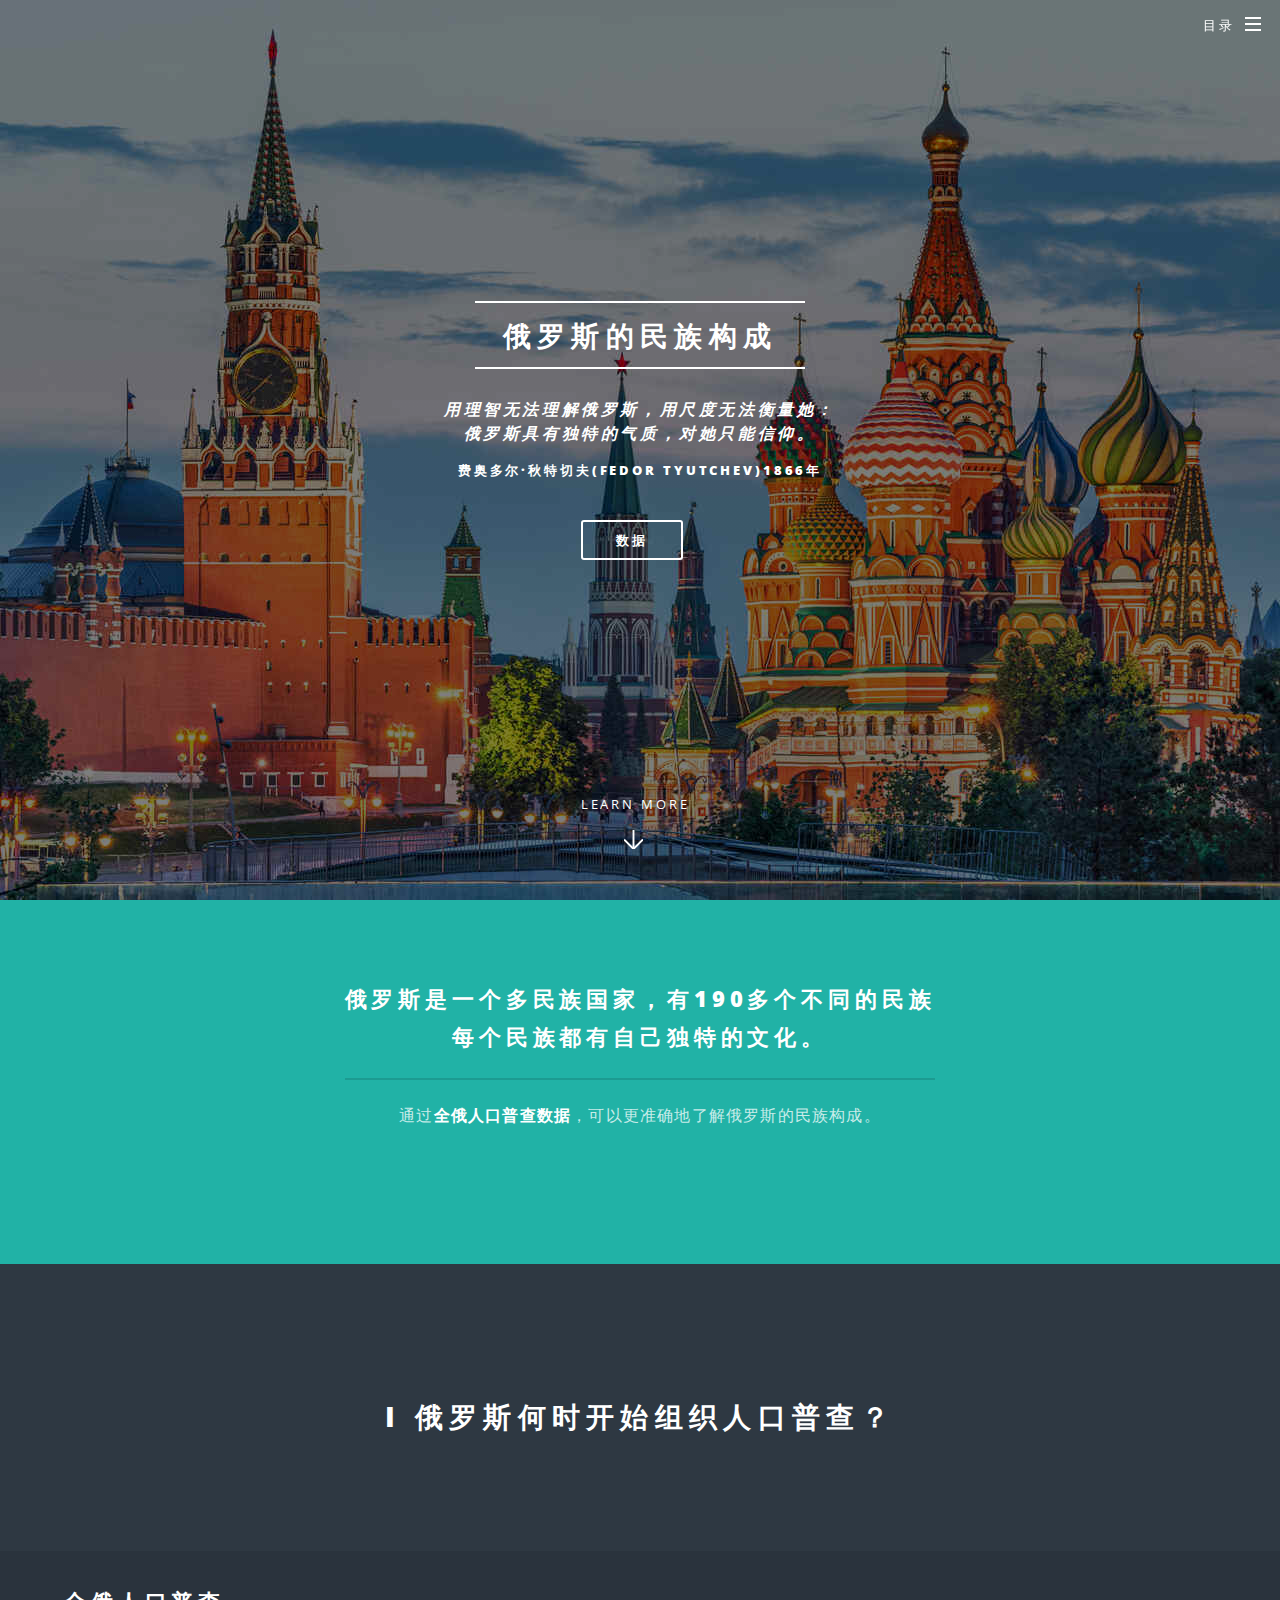
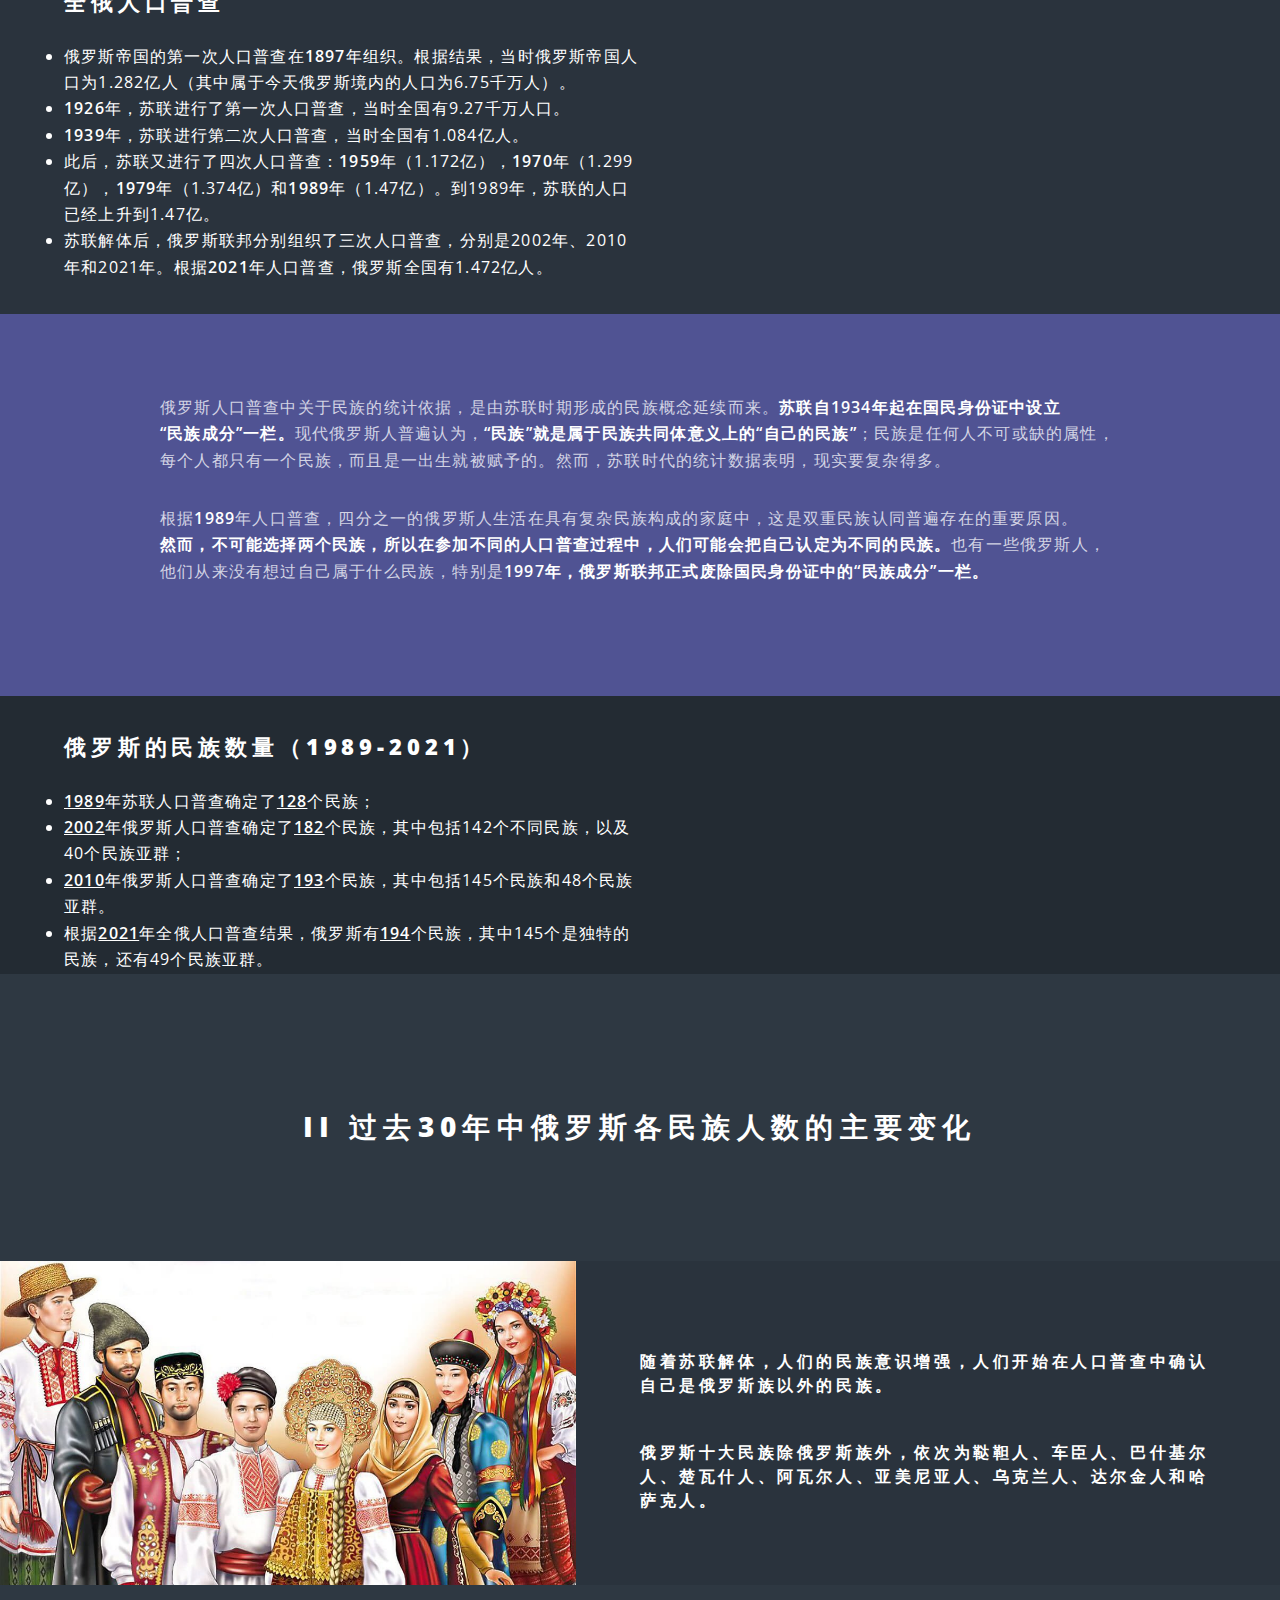
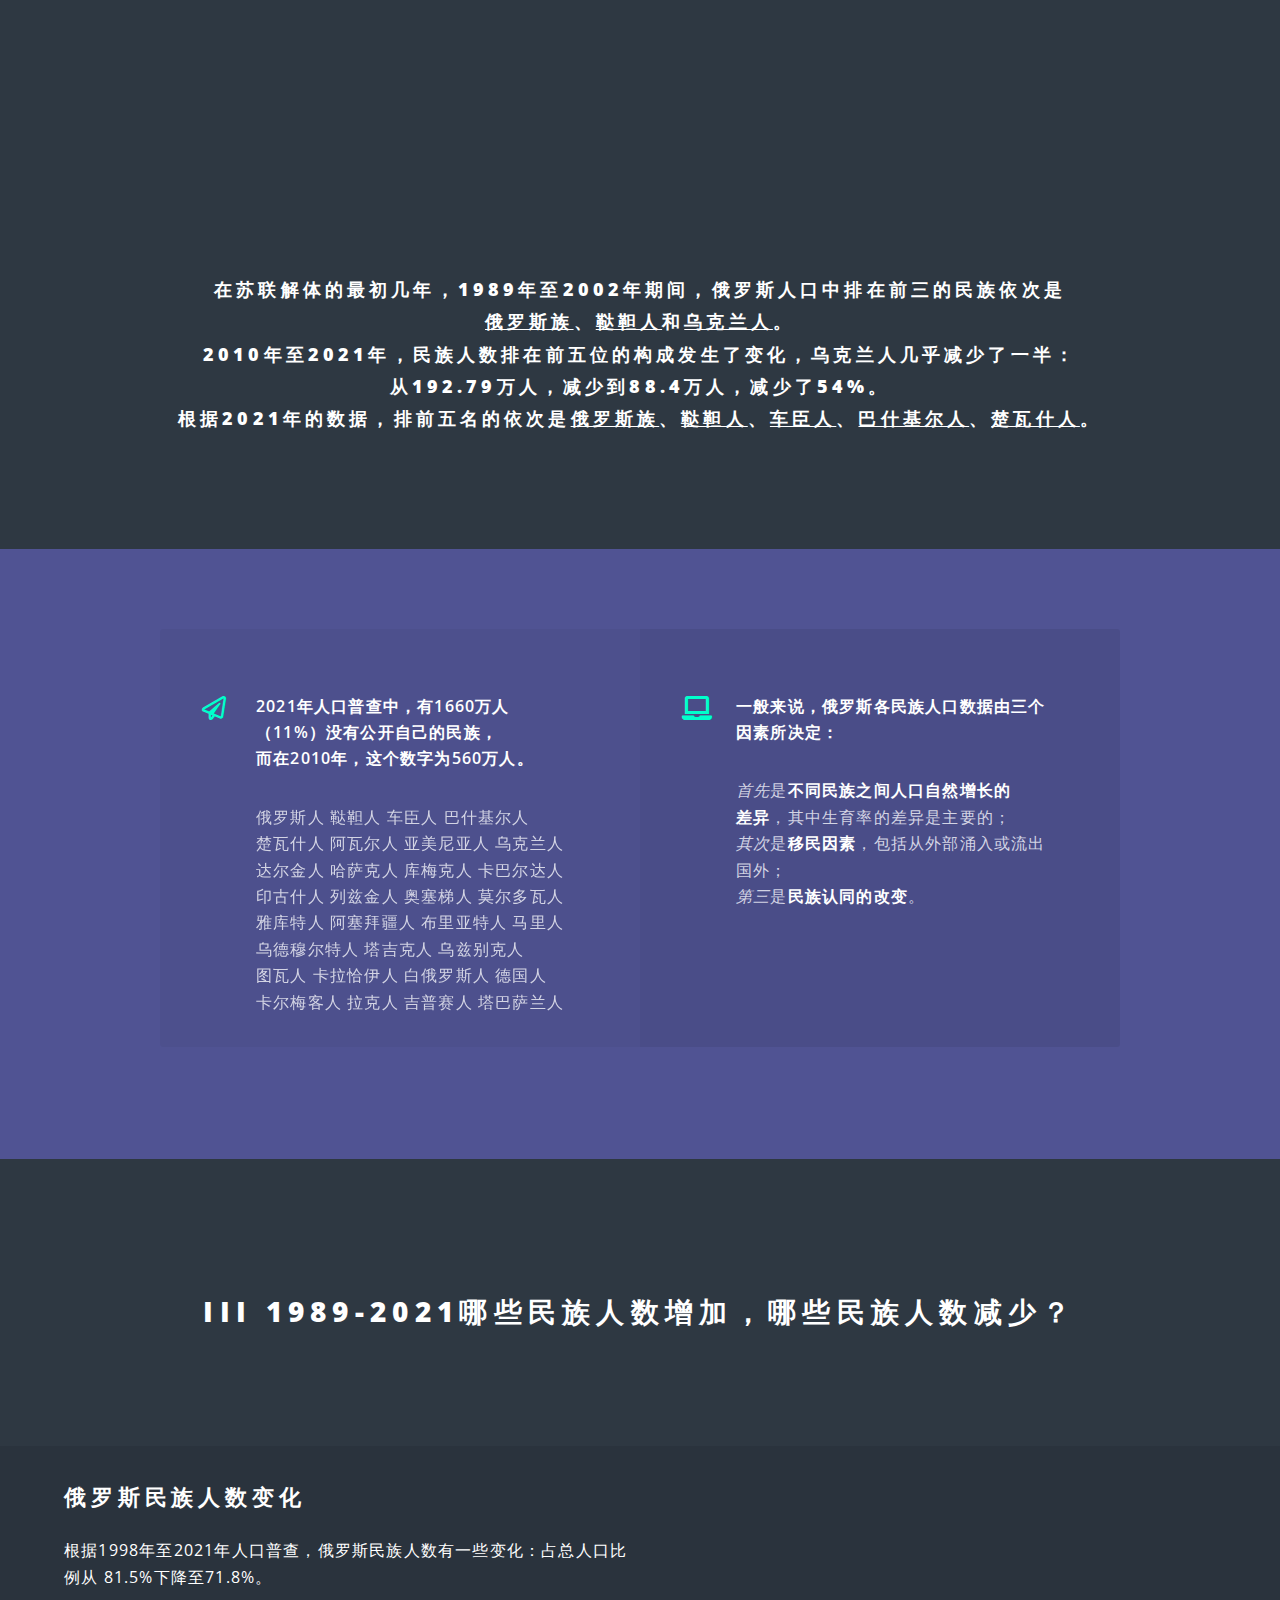
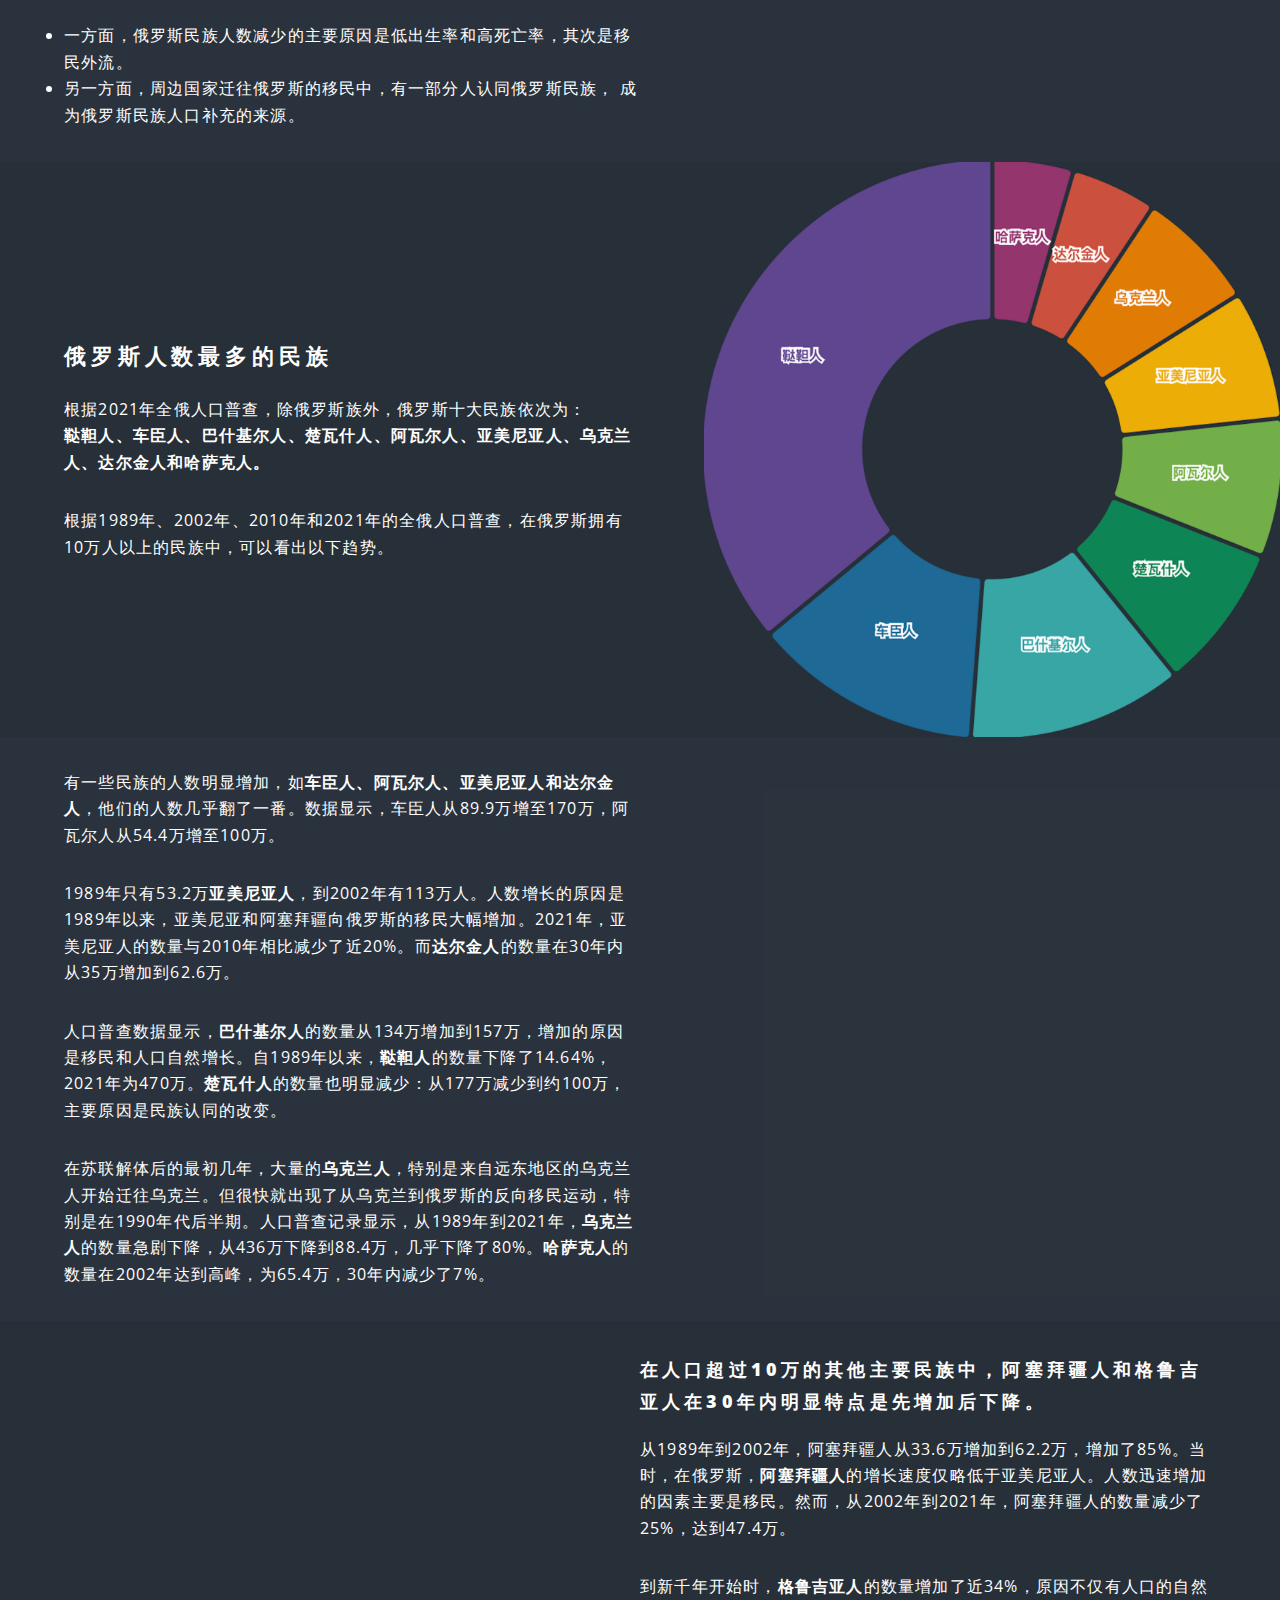
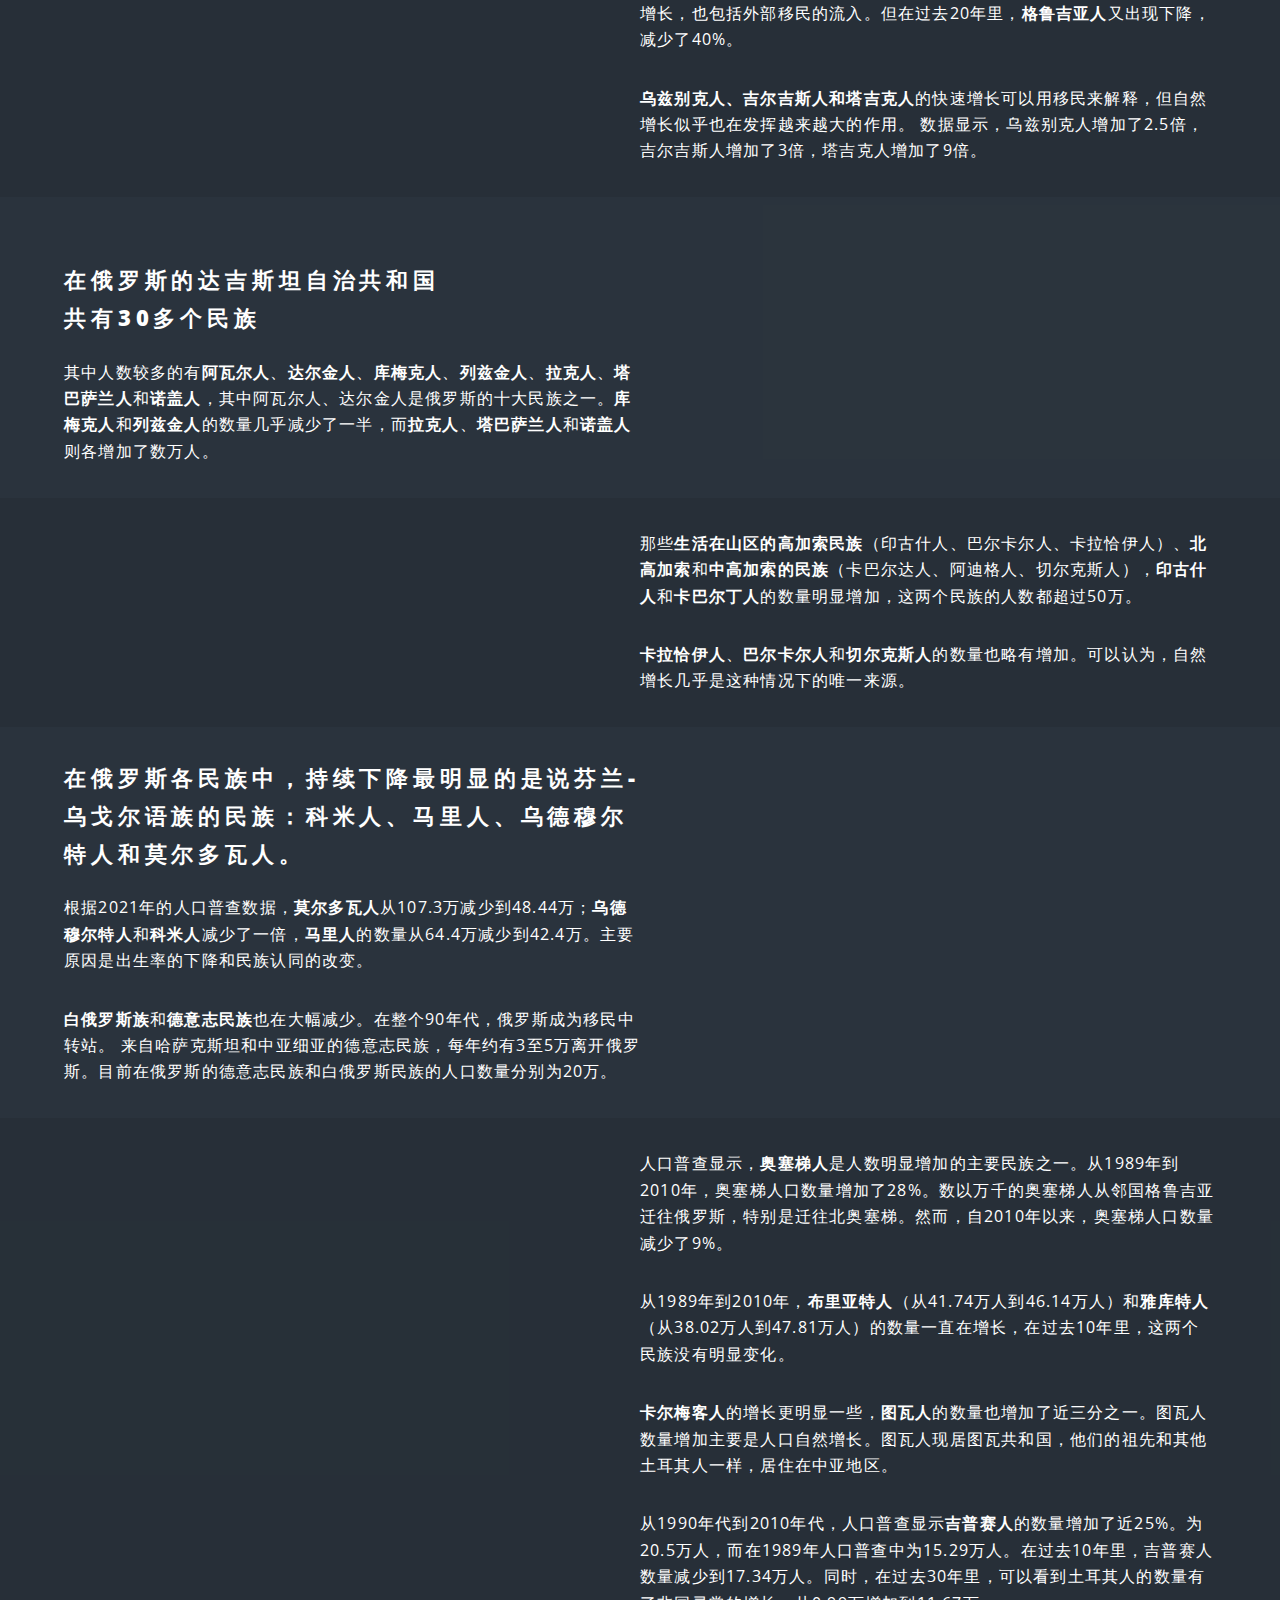
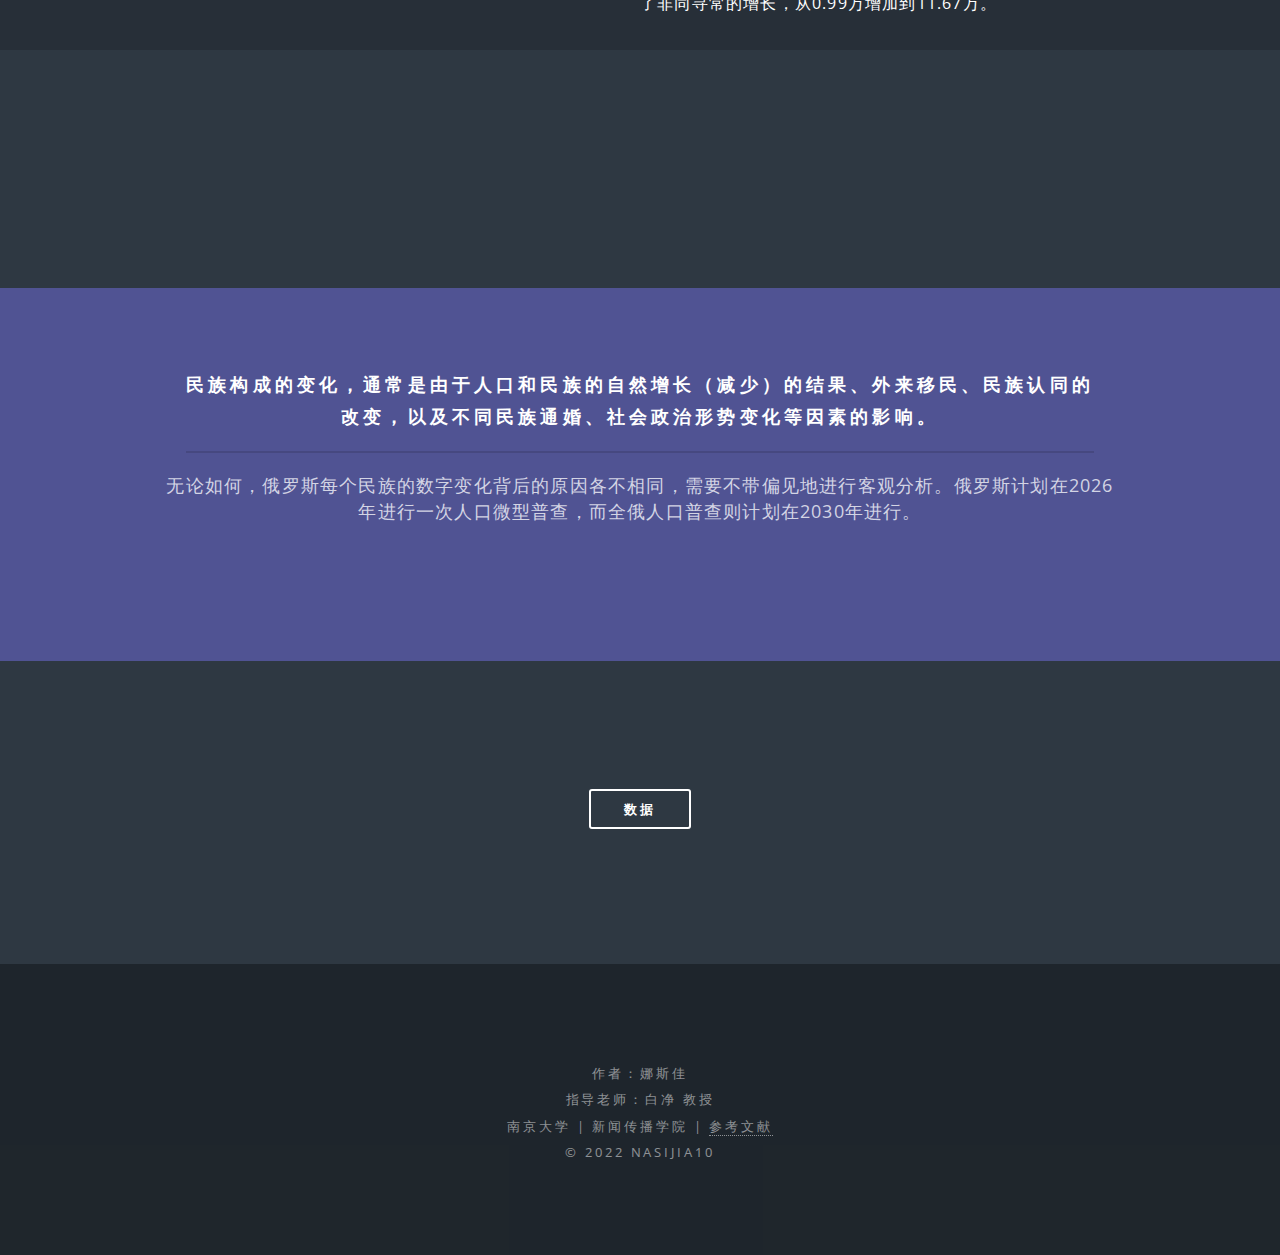
==== commit b62e4d74: "index.html" ====
--- a/index.html
+++ b/index.html
@@ -15,16 +15,16 @@
 
 				<!-- Header -->
 					<header id="header" class="alt">
-						<h1><a href="index.html">俄罗斯的民族构成</a></h1>
-							<nav id="nav">
+						<h1><a href="index.html">俄罗斯的民族构成</a></h1>
+							<nav id="nav">
 							
 							<ul>
 								<li class="special">
-									<a href="#menu" class="menuToggle"><span>目录</span></a>
+									<a href="#menu" class="menuToggle"><span>目录</span></a>
 									<div id="menu">
 										<ul>
 											<li><a href="#main">全俄人口普查</a></li>
-											<li><a href="#main1">俄罗斯各民族人数的主要变化</a></li>
+											<li><a href="#main1">俄罗斯各民族人数的主要变化</a></li>
 											<li><a href="#main2">1989-2021哪些民族人数增加，<br />哪些民族人数减少？</a></li>
 										</ul>
 									</div>
@@ -39,10 +39,10 @@
 							<h2>俄罗斯的民族构成</h2>
 							<h4><em>用理智无法理解俄罗斯，用尺度无法衡量她：<br />
 							俄罗斯具有独特的气质，对她只能信仰。</em><br /><h4>
-							<h5>费奥多尔·秋特切夫(Fedor Tyutchev)1866年</h5>
-							<br />
+							<h5>费奥多尔·秋特切夫(Fedor Tyutchev)1866年</h5>
+							<br />
 							<ul class="actions special">
-								<li><a href="#one" class="button primary,more scrolly">数据</a></li> 
+								<li><a href="#one" class="button primary,more scrolly">数据</a></li> 
 								<li><a href="#one" class="more scrolly">Learn more</a></li> 
 							</ul>   
 						</div>
@@ -59,249 +59,249 @@
 							
 						</div>
 					</section>
-
-	<!-- One -->
-	
-	<article id="main">
-		<header>
-			<h2> I 俄罗斯何时开始组织人口普查？</h2>
-		</header>
-				</article>
-	
-	
-	
-	
-				<!-- Two -->
+
+	<!-- One -->
+	
+	<article id="main">
+		<header>
+			<h2> I 俄罗斯何时开始组织人口普查？</h2>
+		</header>
+				</article>
+	
+	
+	
+	
+				<!-- Two -->
 	<section id="two" class="wrapper alt style2">
-							<section class="spotlight">
+							<section class="spotlight">
 								<div class="flourish-embed flourish-chart" data-src="visualisation/13961267" data-width="550px"><script src="https://public.flourish.studio/resources/embed.js"></script></div>								<div class="content">
-
-									<h2>全俄人口普查</h2>
-									<li>俄罗斯帝国的第一次人口普查在<b>1897</b>年组织。根据结果，当时俄罗斯帝国人口为1.282亿人（其中属于今天俄罗斯境内的人口为6.75千万人）。<br /></li>
-									<li><b>1926</b>年，苏联进行了第一次人口普查，当时全国有9.27千万人口。<br /></li>
-									<li><b>1939</b>年，苏联进行第二次人口普查，当时全国有1.084亿人。<br /></li>
-									<li>此后，苏联又进行了四次人口普查：<b>1959</b>年（1.172亿），<b>1970</b>年（1.299亿），<b>1979</b>年（1.374亿）和<b>1989</b>年（1.47亿）。到1989年，苏联的人口已经上升到1.47亿。<br /></li>
-									<li>苏联解体后，俄罗斯联邦分别组织了三次人口普查，分别是2002年、2010年和2021年。根据<b>2021</b>年人口普查，俄罗斯全国有1.472亿人。</li></p>
-								</div>
-							</section>
-							
-							<section class="wrapper style3">
-									<div class="inner">
-									<p>俄罗斯人口普查中关于民族的统计依据，是由苏联时期形成的民族概念延续而来。<b>苏联自1934年起在国民身份证中设立<br/>“民族成分”一栏。</b>现代俄罗斯人普遍认为，<b>“民族”就是属于民族共同体意义上的“自己的民族”</b>；民族是任何人不可或缺的属性，每个人都只有一个民族，而且是一出生就被赋予的。然而，苏联时代的统计数据表明，现实要复杂得多。</p>
-									<p>根据<b>1989</b>年人口普查，四分之一的俄罗斯人生活在具有复杂民族构成的家庭中，这是双重民族认同普遍存在的重要原因。<br/><b>然而，不可能选择两个民族，所以在参加不同的人口普查过程中，人们可能会把自己认定为不同的民族。</b>也有一些俄罗斯人，他们从来没有想过自己属于什么民族，特别是<b>1997年，俄罗斯联邦正式废除国民身份证中的“民族成分”一栏。</b></p>
-								</div>
-							</section>
-							
-	<!-- One.one -->
-								<section class="spotlight" class="wrapper style2">
-									<div class="flourish-embed flourish-chart" data-src="visualisation/13864871" data-width="550px"><script src="https://public.flourish.studio/resources/embed.js"></script></div>
-									<div class="content">
-									<h2>俄罗斯的民族数量（1989-2021）</h2>
-									<li><b><u>1989</u></b>年苏联人口普查确定了<b><u>128</u></b>个民族；</li>
-									<li><u><b>2002</u></b>年俄罗斯人口普查确定了<u><b>182</u></b>个民族，其中包括142个不同民族，以及40个民族亚群；</li>
-									<li><u><b>2010</u></b>年俄罗斯人口普查确定了<u><b>193</u></b>个民族，其中包括145个民族和48个民族亚群。</li>
-									<li>根据<u><b>2021</u></b>年全俄人口普查结果，俄罗斯有<u><b>194</u></b>个民族，其中145个是独特的民族，还有49个民族亚群。</li>
-									</div>
-								</section>
-							
-							
-	<!-- Two -->
-							
-							<article id="main1">
-								<header>
-									<h2>II 过去30年中俄罗斯各民族人数的主要变化</h2>
-								</header>
-										</article>
-										
-										<section id="two" class="wrapper alt style2">
-											<section class="spotlight">
-												<div class="image"><img src="images/3.jpg"></div><div class="content">
-												<h4>随着苏联解体，人们的民族意识增强，人们开始在人口普查中确认自己是俄罗斯族以外的民族。</h4><br />
-												<h4>俄罗斯十大民族除俄罗斯族外，依次为鞑靼人、车臣人、巴什基尔人、楚瓦什人、阿瓦尔人、亚美尼亚人、乌克兰人、达尔金人和哈萨克人。</h4>
-												</div>
-											</section>
-										</section>
-										
-									
-									<section id="ten" class="wrapper style10">
-						<div class="inner">
-							<div class="flourish-embed flourish-bar-chart-race" data-src="visualisation/13963025" data-width="1045px" data-height="755px"><script src="https://public.flourish.studio/resources/embed.js"></script></div>
-							</div>
-							</div>
-							
-							<article id="main">
-								<header>
-									<div class="card-wrapper">
-									<div class="card-box align-center">
-										
-								<h3>在苏联解体的最初几年，1989年至2002年期间，俄罗斯人口中排在前三的民族依次是<br/>
-								<u>俄罗斯族</u>、<u>鞑靼人</u>和<u>乌克兰人</u>。<br/>
-								2010年至2021年，民族人数排在前五位的构成发生了变化，乌克兰人几乎减少了一半：<br />从192.79万人，减少到88.4万人，减少了54%。<br/>
-								根据2021年的数据，排前五名的依次是<u>俄罗斯族</u>、<u>鞑靼人</u>、<u>车臣人</u>、<u>巴什基尔人</u>、<u>楚瓦什人</u>。</u></h3>
-								
-								</div>
-								</div>
-								</header>
-										</article>
-										
-							<section id="three" class="wrapper style3 special">
-								<div class="inner">
-									<ul class="features">
-										<li class="icon fa-paper-plane">
-										<p> <b>2021年人口普查中，有1660万人<br/>（11%）没有公开自己的民族，<br/>而在2010年，这个数字为560万人。</b></p>
-									
-											<div class='Text'> 
-											<div class='SpinningText'></div>
-											<div class='SpinningText'></div>
-											<div class='SpinningText'></div>
-											<div class='SpinningText'></div>
-											<div class='SpinningText'></div>
-											<div class='SpinningText'></div>
-											<div class='SpinningText'></div>
-											<div class='SpinningText'></div>
-											<div class='SpinningText'></div>
-											</div>
-											
-										</li>
-										<li class="icon solid fa-laptop">
-										<p><b>一般来说，俄罗斯各民族人口数据由三个因素所决定：</b><br />
-										<p><i>首先</i>是<strong>不同民族之间人口自然增长的<br/>差异</strong>，其中生育率的差异是主要的；<br/><i>其次</i>是<strong>移民因素</strong>，包括从外部涌入或流出国外；<br/><i>第三</i>是<strong>民族认同的改变</strong>。</p>
-										</li>
-										
-									</ul>
-								</div>
-							</section>
-							
-						
-							
-		<!-- Three -->
-							
-							<article id="main2">
-								<header>
-									<h2>III 1989-2021哪些民族人数增加，哪些民族人数减少？</h2>
-								</header>
-										</article>
-							
+
+									<h2>全俄人口普查</h2>
+									<li>俄罗斯帝国的第一次人口普查在<b>1897</b>年组织。根据结果，当时俄罗斯帝国人口为1.282亿人（其中属于今天俄罗斯境内的人口为6.75千万人）。<br /></li>
+									<li><b>1926</b>年，苏联进行了第一次人口普查，当时全国有9.27千万人口。<br /></li>
+									<li><b>1939</b>年，苏联进行第二次人口普查，当时全国有1.084亿人。<br /></li>
+									<li>此后，苏联又进行了四次人口普查：<b>1959</b>年（1.172亿），<b>1970</b>年（1.299亿），<b>1979</b>年（1.374亿）和<b>1989</b>年（1.47亿）。到1989年，苏联的人口已经上升到1.47亿。<br /></li>
+									<li>苏联解体后，俄罗斯联邦分别组织了三次人口普查，分别是2002年、2010年和2021年。根据<b>2021</b>年人口普查，俄罗斯全国有1.472亿人。</li></p>
+								</div>
+							</section>
+							
+							<section class="wrapper style3">
+									<div class="inner">
+									<p>俄罗斯人口普查中关于民族的统计依据，是由苏联时期形成的民族概念延续而来。<b>苏联自1934年起在国民身份证中设立<br/>“民族成分”一栏。</b>现代俄罗斯人普遍认为，<b>“民族”就是属于民族共同体意义上的“自己的民族”</b>；民族是任何人不可或缺的属性，每个人都只有一个民族，而且是一出生就被赋予的。然而，苏联时代的统计数据表明，现实要复杂得多。</p>
+									<p>根据<b>1989</b>年人口普查，四分之一的俄罗斯人生活在具有复杂民族构成的家庭中，这是双重民族认同普遍存在的重要原因。<br/><b>然而，不可能选择两个民族，所以在参加不同的人口普查过程中，人们可能会把自己认定为不同的民族。</b>也有一些俄罗斯人，他们从来没有想过自己属于什么民族，特别是<b>1997年，俄罗斯联邦正式废除国民身份证中的“民族成分”一栏。</b></p>
+								</div>
+							</section>
+							
+	<!-- One.one -->
+								<section class="spotlight" class="wrapper style2">
+									<div class="flourish-embed flourish-chart" data-src="visualisation/13864871" data-width="550px"><script src="https://public.flourish.studio/resources/embed.js"></script></div>
+									<div class="content">
+									<h2>俄罗斯的民族数量（1989-2021）</h2>
+									<li><b><u>1989</u></b>年苏联人口普查确定了<b><u>128</u></b>个民族；</li>
+									<li><u><b>2002</u></b>年俄罗斯人口普查确定了<u><b>182</u></b>个民族，其中包括142个不同民族，以及40个民族亚群；</li>
+									<li><u><b>2010</u></b>年俄罗斯人口普查确定了<u><b>193</u></b>个民族，其中包括145个民族和48个民族亚群。</li>
+									<li>根据<u><b>2021</u></b>年全俄人口普查结果，俄罗斯有<u><b>194</u></b>个民族，其中145个是独特的民族，还有49个民族亚群。</li>
+									</div>
+								</section>
+							
+							
+	<!-- Two -->
+							
+							<article id="main1">
+								<header>
+									<h2>II 过去30年中俄罗斯各民族人数的主要变化</h2>
+								</header>
+										</article>
+										
+										<section id="two" class="wrapper alt style2">
+											<section class="spotlight">
+												<div class="image"><img src="images/3.jpg"></div><div class="content">
+												<h4>随着苏联解体，人们的民族意识增强，人们开始在人口普查中确认自己是俄罗斯族以外的民族。</h4><br />
+												<h4>俄罗斯十大民族除俄罗斯族外，依次为鞑靼人、车臣人、巴什基尔人、楚瓦什人、阿瓦尔人、亚美尼亚人、乌克兰人、达尔金人和哈萨克人。</h4>
+												</div>
+											</section>
+										</section>
+										
+									
+									<section id="ten" class="wrapper style10">
+						<div class="inner">
+							<div class="flourish-embed flourish-bar-chart-race" data-src="visualisation/13963025" data-width="1045px" data-height="755px"><script src="https://public.flourish.studio/resources/embed.js"></script></div>
+							</div>
+							</div>
+							
+							<article id="main">
+								<header>
+									<div class="card-wrapper">
+									<div class="card-box align-center">
+										
+								<h3>在苏联解体的最初几年，1989年至2002年期间，俄罗斯人口中排在前三的民族依次是<br/>
+								<u>俄罗斯族</u>、<u>鞑靼人</u>和<u>乌克兰人</u>。<br/>
+								2010年至2021年，民族人数排在前五位的构成发生了变化，乌克兰人几乎减少了一半：<br />从192.79万人，减少到88.4万人，减少了54%。<br/>
+								根据2021年的数据，排前五名的依次是<u>俄罗斯族</u>、<u>鞑靼人</u>、<u>车臣人</u>、<u>巴什基尔人</u>、<u>楚瓦什人</u>。</u></h3>
+								
+								</div>
+								</div>
+								</header>
+										</article>
+										
+							<section id="three" class="wrapper style3 special">
+								<div class="inner">
+									<ul class="features">
+										<li class="icon fa-paper-plane">
+										<p> <b>2021年人口普查中，有1660万人<br/>（11%）没有公开自己的民族，<br/>而在2010年，这个数字为560万人。</b></p>
+									
+											<div class='Text'> 
+											<div class='SpinningText'></div>
+											<div class='SpinningText'></div>
+											<div class='SpinningText'></div>
+											<div class='SpinningText'></div>
+											<div class='SpinningText'></div>
+											<div class='SpinningText'></div>
+											<div class='SpinningText'></div>
+											<div class='SpinningText'></div>
+											<div class='SpinningText'></div>
+											</div>
+											
+										</li>
+										<li class="icon solid fa-laptop">
+										<p><b>一般来说，俄罗斯各民族人口数据由三个因素所决定：</b><br />
+										<p><i>首先</i>是<strong>不同民族之间人口自然增长的<br/>差异</strong>，其中生育率的差异是主要的；<br/><i>其次</i>是<strong>移民因素</strong>，包括从外部涌入或流出国外；<br/><i>第三</i>是<strong>民族认同的改变</strong>。</p>
+										</li>
+										
+									</ul>
+								</div>
+							</section>
+							
+						
+							
+		<!-- Three -->
+							
+							<article id="main2">
+								<header>
+									<h2>III 1989-2021哪些民族人数增加，哪些民族人数减少？</h2>
+								</header>
+										</article>
+							
 						<section id="two" class="wrapper alt style2">
 							<section class="spotlight">
 								<div class="flourish-embed flourish-chart" data-src="visualisation/13865350" data-width="550px"><script src="https://public.flourish.studio/resources/embed.js"></script></div><div class="content">
-									<h2>俄罗斯民族人数变化</h2>
-									<p>根据1998年至2021年人口普查，俄罗斯民族人数有一些变化：占总人口比例从 81.5%下降至71.8%。 
-									<li>一方面，俄罗斯民族人数减少的主要原因是低出生率和高死亡率，其次是移民外流。</li>
-									<li>另一方面，周边国家迁往俄罗斯的移民中，有一部分人认同俄罗斯民族， 成为俄罗斯民族人口补充的来源。</li></p>
-
+									<h2>俄罗斯民族人数变化</h2>
+									<p>根据1998年至2021年人口普查，俄罗斯民族人数有一些变化：占总人口比例从 81.5%下降至71.8%。 
+									<li>一方面，俄罗斯民族人数减少的主要原因是低出生率和高死亡率，其次是移民外流。</li>
+									<li>另一方面，周边国家迁往俄罗斯的移民中，有一部分人认同俄罗斯民族， 成为俄罗斯民族人口补充的来源。</li></p>
+
 								</div>
 							</section>
 							<section class="spotlight">
 								<div class="image"><img src="images/4.jpg"  ></div><div class="content">
-								<h2>俄罗斯人数最多的民族</h2>
-								<p>根据2021年全俄人口普查，除俄罗斯族外，俄罗斯十大民族依次为：
+								<h2>俄罗斯人数最多的民族</h2>
+								<p>根据2021年全俄人口普查，除俄罗斯族外，俄罗斯十大民族依次为：
 								<br/><b>鞑靼人、车臣人、巴什基尔人、楚瓦什人、阿瓦尔人、亚美尼亚人、乌克兰人、达尔金人和哈萨克人。</b></p>
-								<p>根据1989年、2002年、2010年和2021年的全俄人口普查，在俄罗斯拥有10万人以上的民族中，可以看出以下趋势。</p>
-								</div>
-							</section>
-							</section>
-							
-							
-							<section id="two" class="wrapper alt style2">
-							<section class="spotlight">
-								<div class="flourish-embed flourish-chart" data-src="visualisation/13842619" data-width="600px"><script src="https://public.flourish.studio/resources/embed.js"></script></div>	
-								<div class="content">
-									<p>有一些民族的人数明显增加，如<b>车臣人、阿瓦尔人、亚美尼亚人和达尔金人</b>，他们的人数几乎翻了一番。数据显示，车臣人从89.9万增至170万，阿瓦尔人从54.4万增至100万。</p>
-									<p>1989年只有53.2万<b>亚美尼亚人</b>，到2002年有113万人。人数增长的原因是1989年以来，亚美尼亚和阿塞拜疆向俄罗斯的移民大幅增加。2021年，亚美尼亚人的数量与2010年相比减少了近20%。而<b>达尔金人</b>的数量在30年内从35万增加到62.6万。</p>
-									<p>人口普查数据显示，<b>巴什基尔人</b>的数量从134万增加到157万，增加的原因是移民和人口自然增长。自1989年以来，<b>鞑靼人</b>的数量下降了14.64%，2021年为470万。<b>楚瓦什人</b>的数量也明显减少：从177万减少到约100万，主要原因是民族认同的改变。</p>
-									<p>在苏联解体后的最初几年，大量的<b>乌克兰人</b>，特别是来自远东地区的乌克兰人开始迁往乌克兰。但很快就出现了从乌克兰到俄罗斯的反向移民运动，特别是在1990年代后半期。人口普查记录显示，从1989年到2021年，<b>乌克兰人</b>的数量急剧下降，从436万下降到88.4万，几乎下降了80%。<b>哈萨克人</b>的数量在2002年达到高峰，为65.4万，30年内减少了7%。</p>
-								</div>
-							</section>
-						<section class="spotlight">
-							<div class="flourish-embed flourish-chart" data-src="visualisation/13853986" data-width="600px" data-height="450px"><script src="https://public.flourish.studio/resources/embed.js"></script></div>
-							<div class="content">
-								<h3>在人口超过10万的其他主要民族中，<b>阿塞拜疆人</b>和<b>格鲁吉亚人</b>在30年内明显特点是先增加后下降。</h3>
-								<p>从1989年到2002年，阿塞拜疆人从33.6万增加到62.2万，增加了85%。当时，在俄罗斯，<b>阿塞拜疆人</b>的增长速度仅略低于亚美尼亚人。人数迅速增加的因素主要是移民。然而，从2002年到2021年，阿塞拜疆人的数量减少了25%，达到47.4万。</p>
-								<p>到新千年开始时，<b>格鲁吉亚人</b>的数量增加了近34%，原因不仅有人口的自然增长，也包括外部移民的流入。但在过去20年里，<b>格鲁吉亚人</b>又出现下降，减少了40%。</p>
-								<p><b>乌兹别克人、吉尔吉斯人和塔吉克人</b>的快速增长可以用移民来解释，但自然增长似乎也在发挥越来越大的作用。 数据显示，乌兹别克人增加了2.5倍，吉尔吉斯人增加了3倍，塔吉克人增加了9倍。</p>
-							</div>
-						</section>
-						</section>
-						
-						<section id="two" class="wrapper alt style2">
-						<section class="spotlight">
-							<div class="flourish-embed flourish-chart" data-src="visualisation/13843009"data-width="600px" data-height="450px"><script src="https://public.flourish.studio/resources/embed.js"></script></div>
-							<div class="content">
-								<p><h2>在俄罗斯的达吉斯坦自治共和国<br/>共有30多个民族</h2>其中人数较多的有<b>阿瓦尔人</b>、<b>达尔金人</b>、<b>库梅克人</b>、<b>列兹金人</b>、<b>拉克人</b>、<b>塔巴萨兰人</b>和<b>诺盖人</b>，其中阿瓦尔人、达尔金人是俄罗斯的十大民族之一。<b>库梅克人</b>和<b>列兹金人</b>的数量几乎减少了一半，而<b>拉克人</b>、<b>塔巴萨兰人</b>和<b>诺盖人</b>则各增加了数万人。</p>
-							</div>
-						</section>
-						
-						<section class="spotlight">
-							<div class="flourish-embed flourish-chart" data-src="visualisation/13855848" data-width="600px" data-height="450px"><script src="https://public.flourish.studio/resources/embed.js"></script></div>
-							<div class="content">
-							<p>那些<b>生活在山区的高加索民族</b>（印古什人、巴尔卡尔人、卡拉恰伊人）、<b>北高加索</b>和<b>中高加索的民族</b>（卡巴尔达人、阿迪格人、切尔克斯人），<b>印古什人</b>和<b>卡巴尔丁人</b>的数量明显增加，这两个民族的人数都超过50万。</p>
-							<p><b>卡拉恰伊人</b>、<b>巴尔卡尔人</b>和<b>切尔克斯人</b>的数量也略有增加。可以认为，自然增长几乎是这种情况下的唯一来源。</p>	
-							</div>
-						</section>
-						</section>
-						
-						
-						
-						<section id="two" class="wrapper alt style2">
-						<section class="spotlight">
-							<div class="flourish-embed flourish-chart" data-src="visualisation/13842825" data-width="600px" data-height="450px"><script src="https://public.flourish.studio/resources/embed.js"></script></div>							<div class="content">
-								<h2>在俄罗斯各民族中，持续下降最明显的是说芬兰-乌戈尔语族的民族：科米人、马里人、乌德穆尔特人和莫尔多瓦人。</h2>
-								<p>根据2021年的人口普查数据，<b>莫尔多瓦人</b>从107.3万减少到48.44万；<b>乌德穆尔特人</b>和<b>科米人</b>减少了一倍，<b>马里人</b>的数量从64.4万减少到42.4万。主要原因是出生率的下降和民族认同的改变。</p>
-								<p><b>白俄罗斯族</b>和<b>德意志民族</b>也在大幅减少。在整个90年代，俄罗斯成为移民中转站。 来自哈萨克斯坦和中亚细亚的德意志民族，每年约有3至5万离开俄罗斯。目前在俄罗斯的德意志民族和白俄罗斯民族的人口数量分别为20万。</p>
-								
-							</div>
-						</section>
-						
-						<section class="spotlight">
-							<div class="flourish-embed flourish-chart" data-src="visualisation/13874135" data-width="600px" data-height="450px"><script src="https://public.flourish.studio/resources/embed.js"></script></div>
-							<div class="content">
-							<p>人口普查显示，<b>奥塞梯人</b>是人数明显增加的主要民族之一。从1989年到2010年，奥塞梯人口数量增加了28%。数以万千的奥塞梯人从邻国格鲁吉亚迁往俄罗斯，特别是迁往北奥塞梯。然而，自2010年以来，奥塞梯人口数量减少了9%。</p>
-							<p>从1989年到2010年，<b>布里亚特人</b>（从41.74万人到46.14万人）和<b>雅库特人</b>（从38.02万人到47.81万人）的数量一直在增长，在过去10年里，这两个民族没有明显变化。</p>
-							<p><b>卡尔梅客人</b>的增长更明显一些，<b>图瓦人</b>的数量也增加了近三分之一。图瓦人数量增加主要是人口自然增长。图瓦人现居图瓦共和国，他们的祖先和其他土耳其人一样，居住在中亚地区。</p>
-							<p>从1990年代到2010年代，人口普查显示<b>吉普赛人</b>的数量增加了近25%。为20.5万人，而在1989年人口普查中为15.29万人。在过去10年里，吉普赛人数量减少到17.34万人。同时，在过去30年里，可以看到土耳其人的数量有了非同寻常的增长，从0.99万增加到11.67万。</p>
-							</div>
-						</section>
-						</section>
-						
-						
-					
-					<article id="main">
-						<header>
-							<h2>    </h2>
-						</header>
-								</article>
-					
+								<p>根据1989年、2002年、2010年和2021年的全俄人口普查，在俄罗斯拥有10万人以上的民族中，可以看出以下趋势。</p>
+								</div>
+							</section>
+							</section>
+							
+							
+							<section id="two" class="wrapper alt style2">
+							<section class="spotlight">
+								<div class="flourish-embed flourish-chart" data-src="visualisation/13842619" data-width="600px"><script src="https://public.flourish.studio/resources/embed.js"></script></div>	
+								<div class="content">
+									<p>有一些民族的人数明显增加，如<b>车臣人、阿瓦尔人、亚美尼亚人和达尔金人</b>，他们的人数几乎翻了一番。数据显示，车臣人从89.9万增至170万，阿瓦尔人从54.4万增至100万。</p>
+									<p>1989年只有53.2万<b>亚美尼亚人</b>，到2002年有113万人。人数增长的原因是1989年以来，亚美尼亚和阿塞拜疆向俄罗斯的移民大幅增加。2021年，亚美尼亚人的数量与2010年相比减少了近20%。而<b>达尔金人</b>的数量在30年内从35万增加到62.6万。</p>
+									<p>人口普查数据显示，<b>巴什基尔人</b>的数量从134万增加到157万，增加的原因是移民和人口自然增长。自1989年以来，<b>鞑靼人</b>的数量下降了14.64%，2021年为470万。<b>楚瓦什人</b>的数量也明显减少：从177万减少到约100万，主要原因是民族认同的改变。</p>
+									<p>在苏联解体后的最初几年，大量的<b>乌克兰人</b>，特别是来自远东地区的乌克兰人开始迁往乌克兰。但很快就出现了从乌克兰到俄罗斯的反向移民运动，特别是在1990年代后半期。人口普查记录显示，从1989年到2021年，<b>乌克兰人</b>的数量急剧下降，从436万下降到88.4万，几乎下降了80%。<b>哈萨克人</b>的数量在2002年达到高峰，为65.4万，30年内减少了7%。</p>
+								</div>
+							</section>
+						<section class="spotlight">
+							<div class="flourish-embed flourish-chart" data-src="visualisation/13853986" data-width="600px" data-height="450px"><script src="https://public.flourish.studio/resources/embed.js"></script></div>
+							<div class="content">
+								<h3>在人口超过10万的其他主要民族中，<b>阿塞拜疆人</b>和<b>格鲁吉亚人</b>在30年内明显特点是先增加后下降。</h3>
+								<p>从1989年到2002年，阿塞拜疆人从33.6万增加到62.2万，增加了85%。当时，在俄罗斯，<b>阿塞拜疆人</b>的增长速度仅略低于亚美尼亚人。人数迅速增加的因素主要是移民。然而，从2002年到2021年，阿塞拜疆人的数量减少了25%，达到47.4万。</p>
+								<p>到新千年开始时，<b>格鲁吉亚人</b>的数量增加了近34%，原因不仅有人口的自然增长，也包括外部移民的流入。但在过去20年里，<b>格鲁吉亚人</b>又出现下降，减少了40%。</p>
+								<p><b>乌兹别克人、吉尔吉斯人和塔吉克人</b>的快速增长可以用移民来解释，但自然增长似乎也在发挥越来越大的作用。 数据显示，乌兹别克人增加了2.5倍，吉尔吉斯人增加了3倍，塔吉克人增加了9倍。</p>
+							</div>
+						</section>
+						</section>
+						
+						<section id="two" class="wrapper alt style2">
+						<section class="spotlight">
+							<div class="flourish-embed flourish-chart" data-src="visualisation/13843009"data-width="600px" data-height="450px"><script src="https://public.flourish.studio/resources/embed.js"></script></div>
+							<div class="content">
+								<p><h2>在俄罗斯的达吉斯坦自治共和国<br/>共有30多个民族</h2>其中人数较多的有<b>阿瓦尔人</b>、<b>达尔金人</b>、<b>库梅克人</b>、<b>列兹金人</b>、<b>拉克人</b>、<b>塔巴萨兰人</b>和<b>诺盖人</b>，其中阿瓦尔人、达尔金人是俄罗斯的十大民族之一。<b>库梅克人</b>和<b>列兹金人</b>的数量几乎减少了一半，而<b>拉克人</b>、<b>塔巴萨兰人</b>和<b>诺盖人</b>则各增加了数万人。</p>
+							</div>
+						</section>
+						
+						<section class="spotlight">
+							<div class="flourish-embed flourish-chart" data-src="visualisation/13855848" data-width="600px" data-height="450px"><script src="https://public.flourish.studio/resources/embed.js"></script></div>
+							<div class="content">
+							<p>那些<b>生活在山区的高加索民族</b>（印古什人、巴尔卡尔人、卡拉恰伊人）、<b>北高加索</b>和<b>中高加索的民族</b>（卡巴尔达人、阿迪格人、切尔克斯人），<b>印古什人</b>和<b>卡巴尔丁人</b>的数量明显增加，这两个民族的人数都超过50万。</p>
+							<p><b>卡拉恰伊人</b>、<b>巴尔卡尔人</b>和<b>切尔克斯人</b>的数量也略有增加。可以认为，自然增长几乎是这种情况下的唯一来源。</p>	
+							</div>
+						</section>
+						</section>
+						
+						
+						
+						<section id="two" class="wrapper alt style2">
+						<section class="spotlight">
+							<div class="flourish-embed flourish-chart" data-src="visualisation/13842825" data-width="600px" data-height="450px"><script src="https://public.flourish.studio/resources/embed.js"></script></div>							<div class="content">
+								<h2>在俄罗斯各民族中，持续下降最明显的是说芬兰-乌戈尔语族的民族：科米人、马里人、乌德穆尔特人和莫尔多瓦人。</h2>
+								<p>根据2021年的人口普查数据，<b>莫尔多瓦人</b>从107.3万减少到48.44万；<b>乌德穆尔特人</b>和<b>科米人</b>减少了一倍，<b>马里人</b>的数量从64.4万减少到42.4万。主要原因是出生率的下降和民族认同的改变。</p>
+								<p><b>白俄罗斯族</b>和<b>德意志民族</b>也在大幅减少。在整个90年代，俄罗斯成为移民中转站。 来自哈萨克斯坦和中亚细亚的德意志民族，每年约有3至5万离开俄罗斯。目前在俄罗斯的德意志民族和白俄罗斯民族的人口数量分别为20万。</p>
+								
+							</div>
+						</section>
+						
+						<section class="spotlight">
+							<div class="flourish-embed flourish-chart" data-src="visualisation/13874135" data-width="600px" data-height="450px"><script src="https://public.flourish.studio/resources/embed.js"></script></div>
+							<div class="content">
+							<p>人口普查显示，<b>奥塞梯人</b>是人数明显增加的主要民族之一。从1989年到2010年，奥塞梯人口数量增加了28%。数以万千的奥塞梯人从邻国格鲁吉亚迁往俄罗斯，特别是迁往北奥塞梯。然而，自2010年以来，奥塞梯人口数量减少了9%。</p>
+							<p>从1989年到2010年，<b>布里亚特人</b>（从41.74万人到46.14万人）和<b>雅库特人</b>（从38.02万人到47.81万人）的数量一直在增长，在过去10年里，这两个民族没有明显变化。</p>
+							<p><b>卡尔梅客人</b>的增长更明显一些，<b>图瓦人</b>的数量也增加了近三分之一。图瓦人数量增加主要是人口自然增长。图瓦人现居图瓦共和国，他们的祖先和其他土耳其人一样，居住在中亚地区。</p>
+							<p>从1990年代到2010年代，人口普查显示<b>吉普赛人</b>的数量增加了近25%。为20.5万人，而在1989年人口普查中为15.29万人。在过去10年里，吉普赛人数量减少到17.34万人。同时，在过去30年里，可以看到土耳其人的数量有了非同寻常的增长，从0.99万增加到11.67万。</p>
+							</div>
+						</section>
+						</section>
+						
+						
+					
+					<article id="main">
+						<header>
+							<h2>    </h2>
+						</header>
+								</article>
+					
 					
 				<!-- Three -->
 					<section id="three" class="wrapper style3 special">
 						<div class="inner">
 							<header class="major">
-								<h3>民族构成的变化，通常是由于人口和民族的自然增长（减少）的结果、外来移民、民族认同的<br />改变，以及不同民族通婚、社会政治形势变化等因素的影响。</h3>
-								<p>无论如何，俄罗斯每个民族的数字变化背后的原因各不相同，需要不带偏见地进行客观分析。俄罗斯计划在2026年进行一次人口微型普查，而全俄人口普查则计划在2030年进行。</p>
+								<h3>民族构成的变化，通常是由于人口和民族的自然增长（减少）的结果、外来移民、民族认同的<br />改变，以及不同民族通婚、社会政治形势变化等因素的影响。</h3>
+								<p>无论如何，俄罗斯每个民族的数字变化背后的原因各不相同，需要不带偏见地进行客观分析。俄罗斯计划在2026年进行一次人口微型普查，而全俄人口普查则计划在2030年进行。</p>
 							</header>
 						</div>
 					</section>
 
 				
-
-		<article id="main">
-						<header>
-							
-							<ul class="actions special">
-								<li><a href="#one" class="button primary,more scrolly">数据</a></li> 
-							</ul> 
-						</header>
-								</article>
-
+
+		<article id="main">
+						<header>
+							
+							<ul class="actions special">
+								<li><a href="#one" class="button primary,more scrolly">数据</a></li> 
+							</ul> 
+						</header>
+								</article>
+
 
 				<!-- Footer -->
 					<footer id="footer">
-						<ul class="copyright">    
-						<p>作者：娜斯佳
-						<br>指导老师：白净 教授
-						<br>南京大学 | 新闻传播学院 | <a href="shuju.html" class="text-white">参考文献</a><br>
-						                </p>
+						<ul class="copyright">    
+						<p>作者：娜斯佳
+						<br>指导老师：白净 教授
+						<br>南京大学 | 新闻传播学院 | <a href="shuju.html" class="text-white">参考文献</a><br>
+						 © 2022 NASIJIA10</p>
 						</ul>
 					</footer>
 
@@ -317,4 +317,4 @@
 			<script src="assets/js/main.js"></script>
 
 	</body>
-</html>+</html>
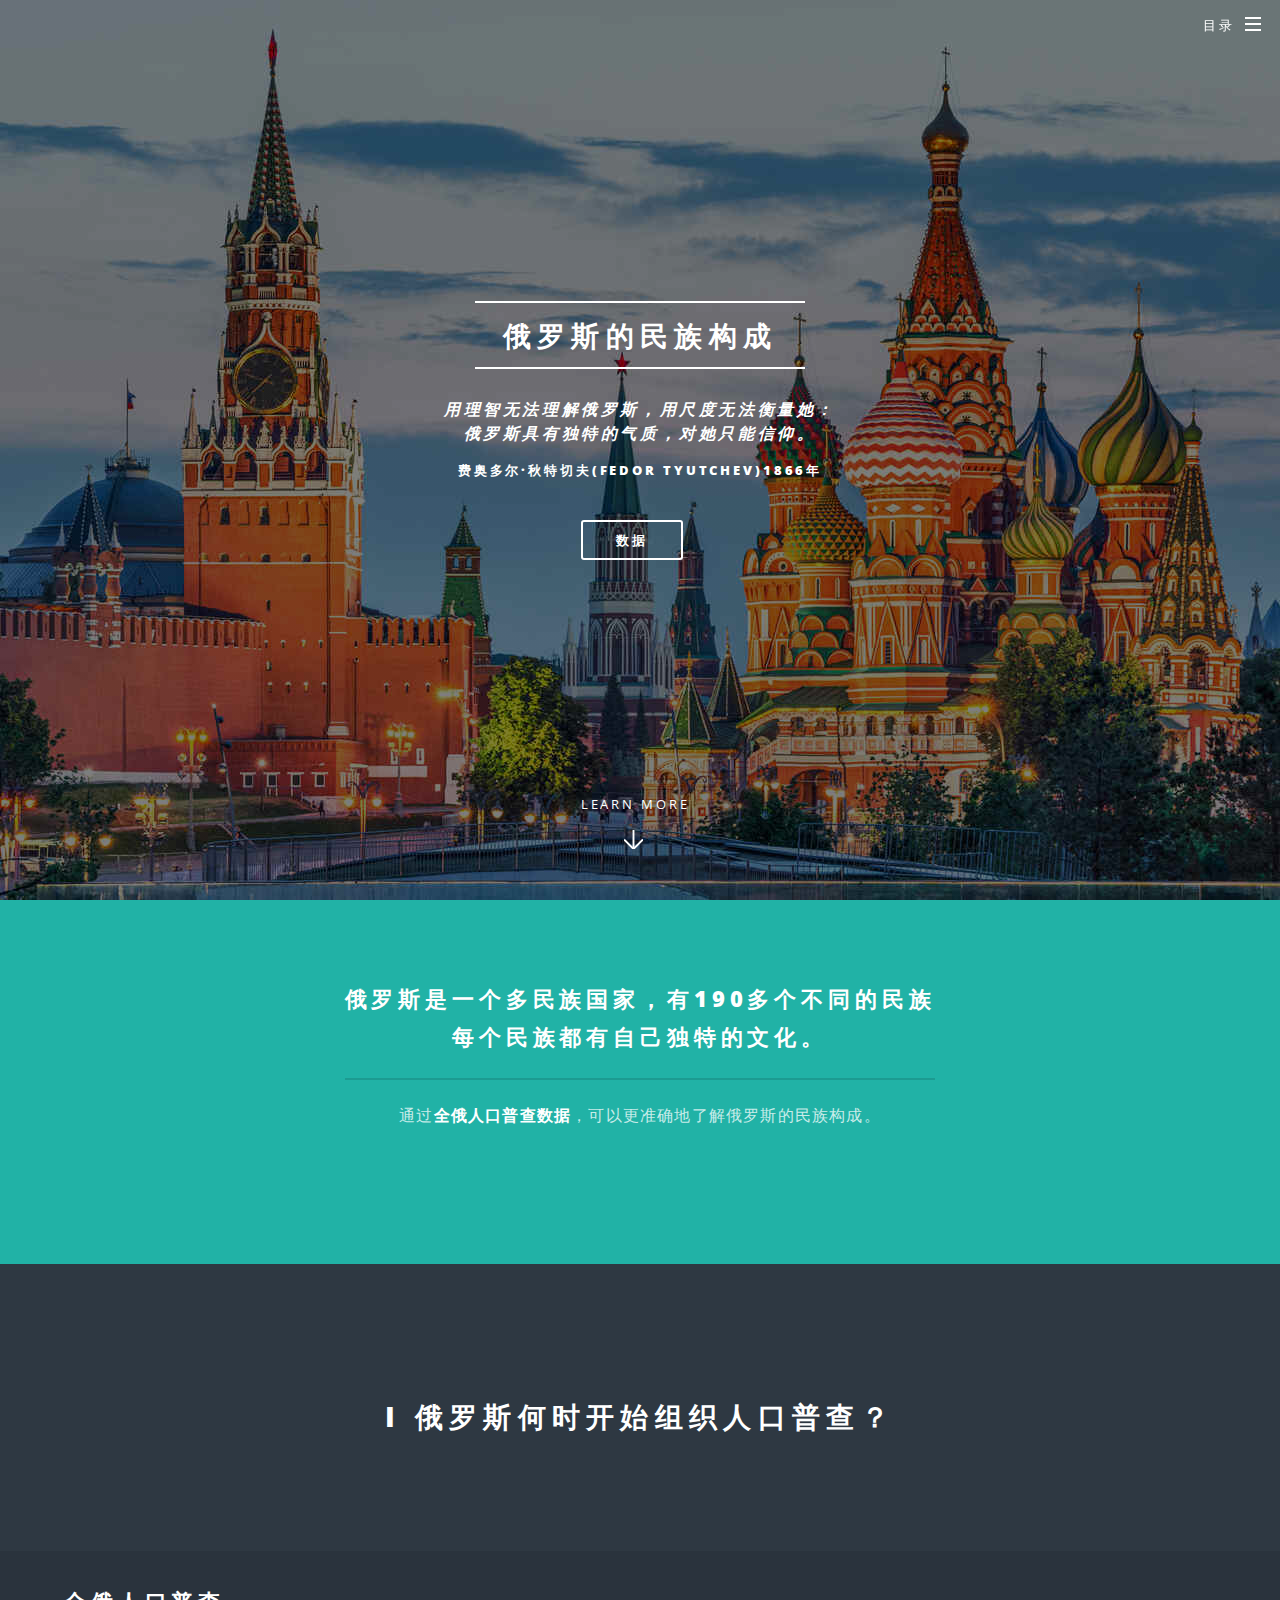
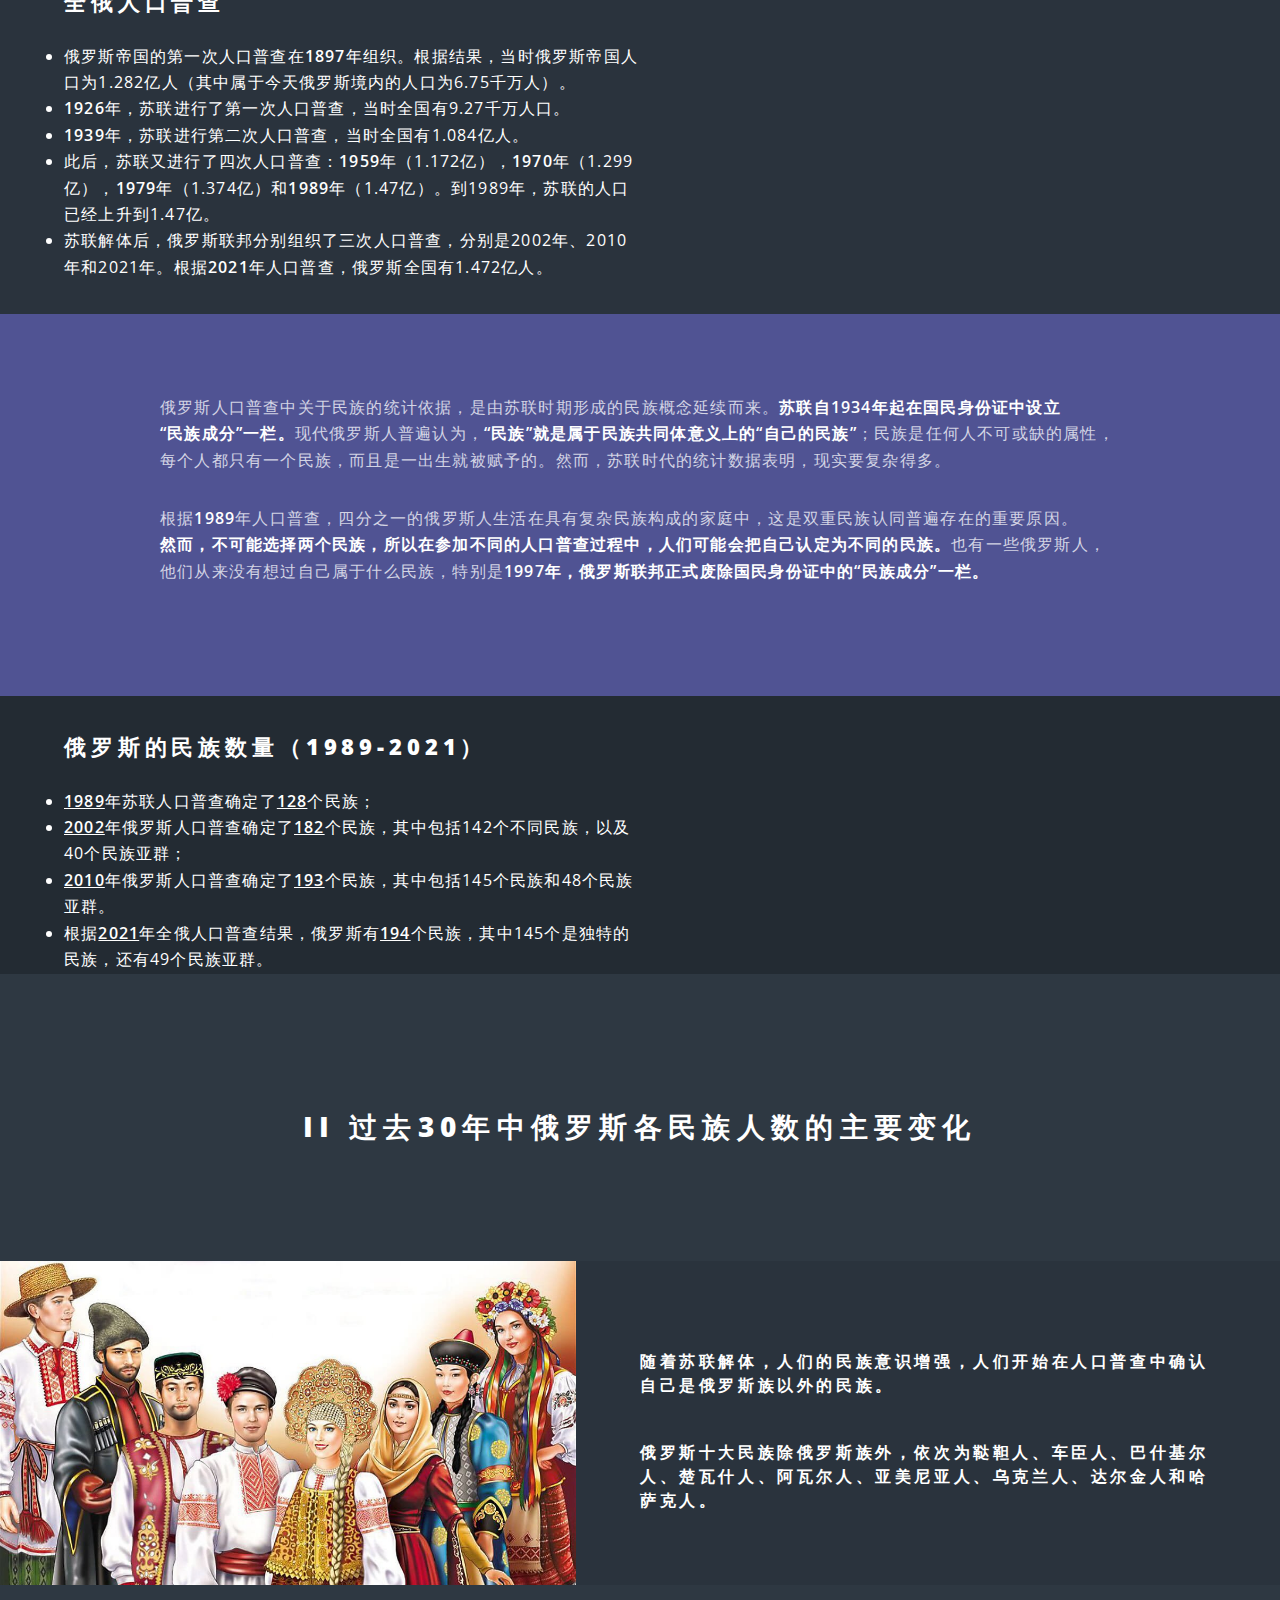
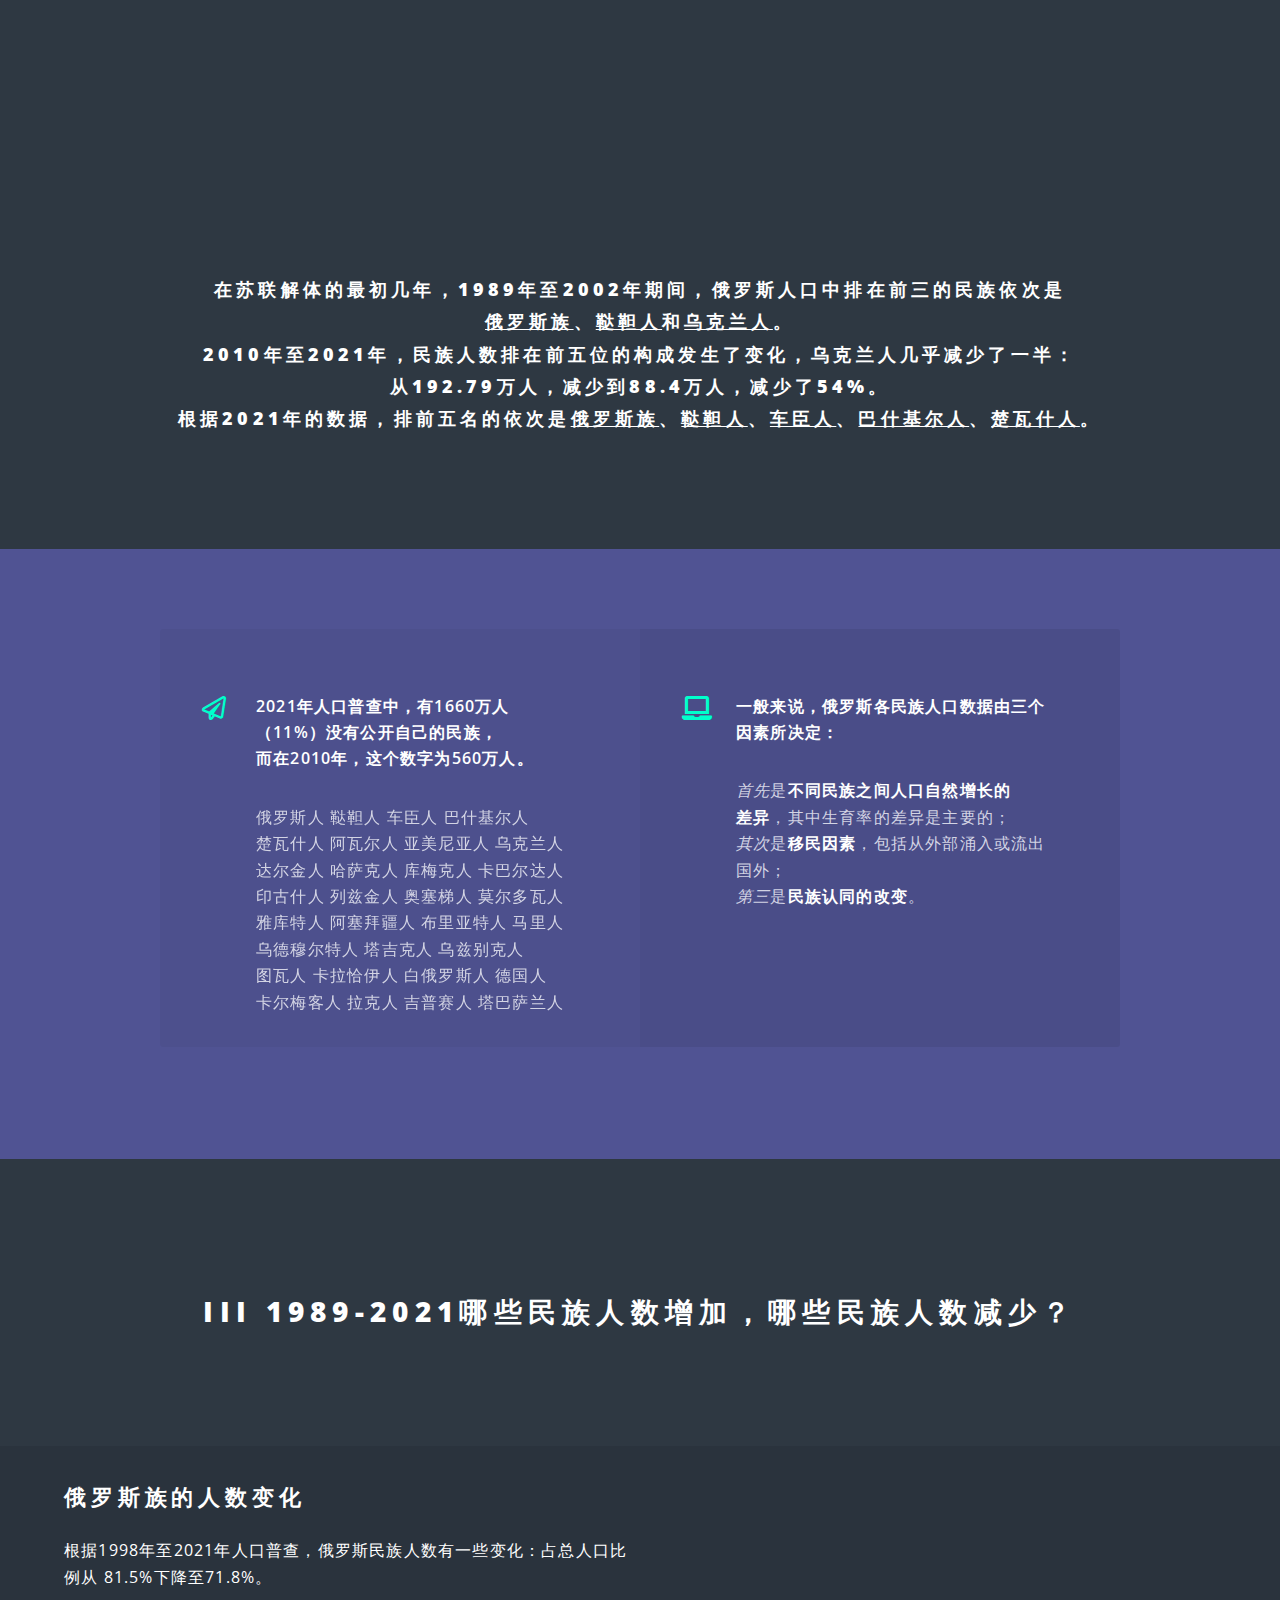
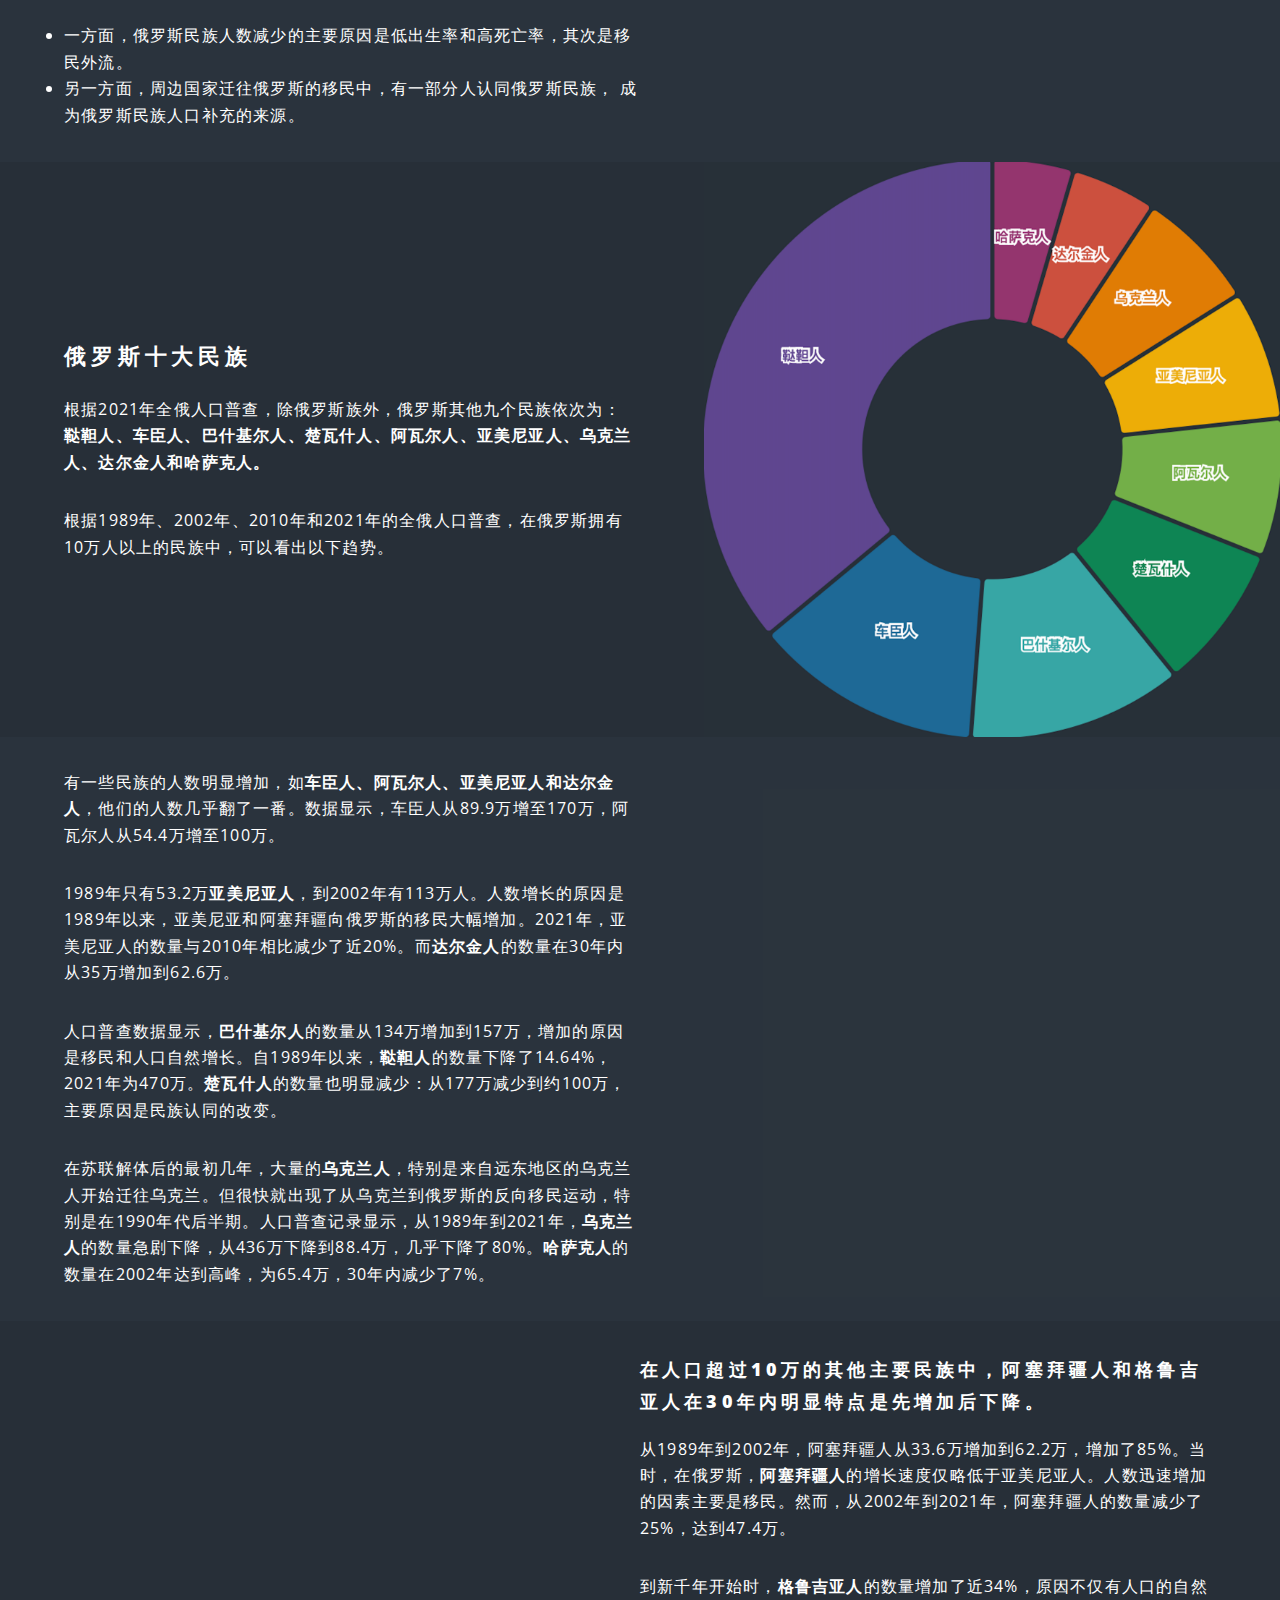
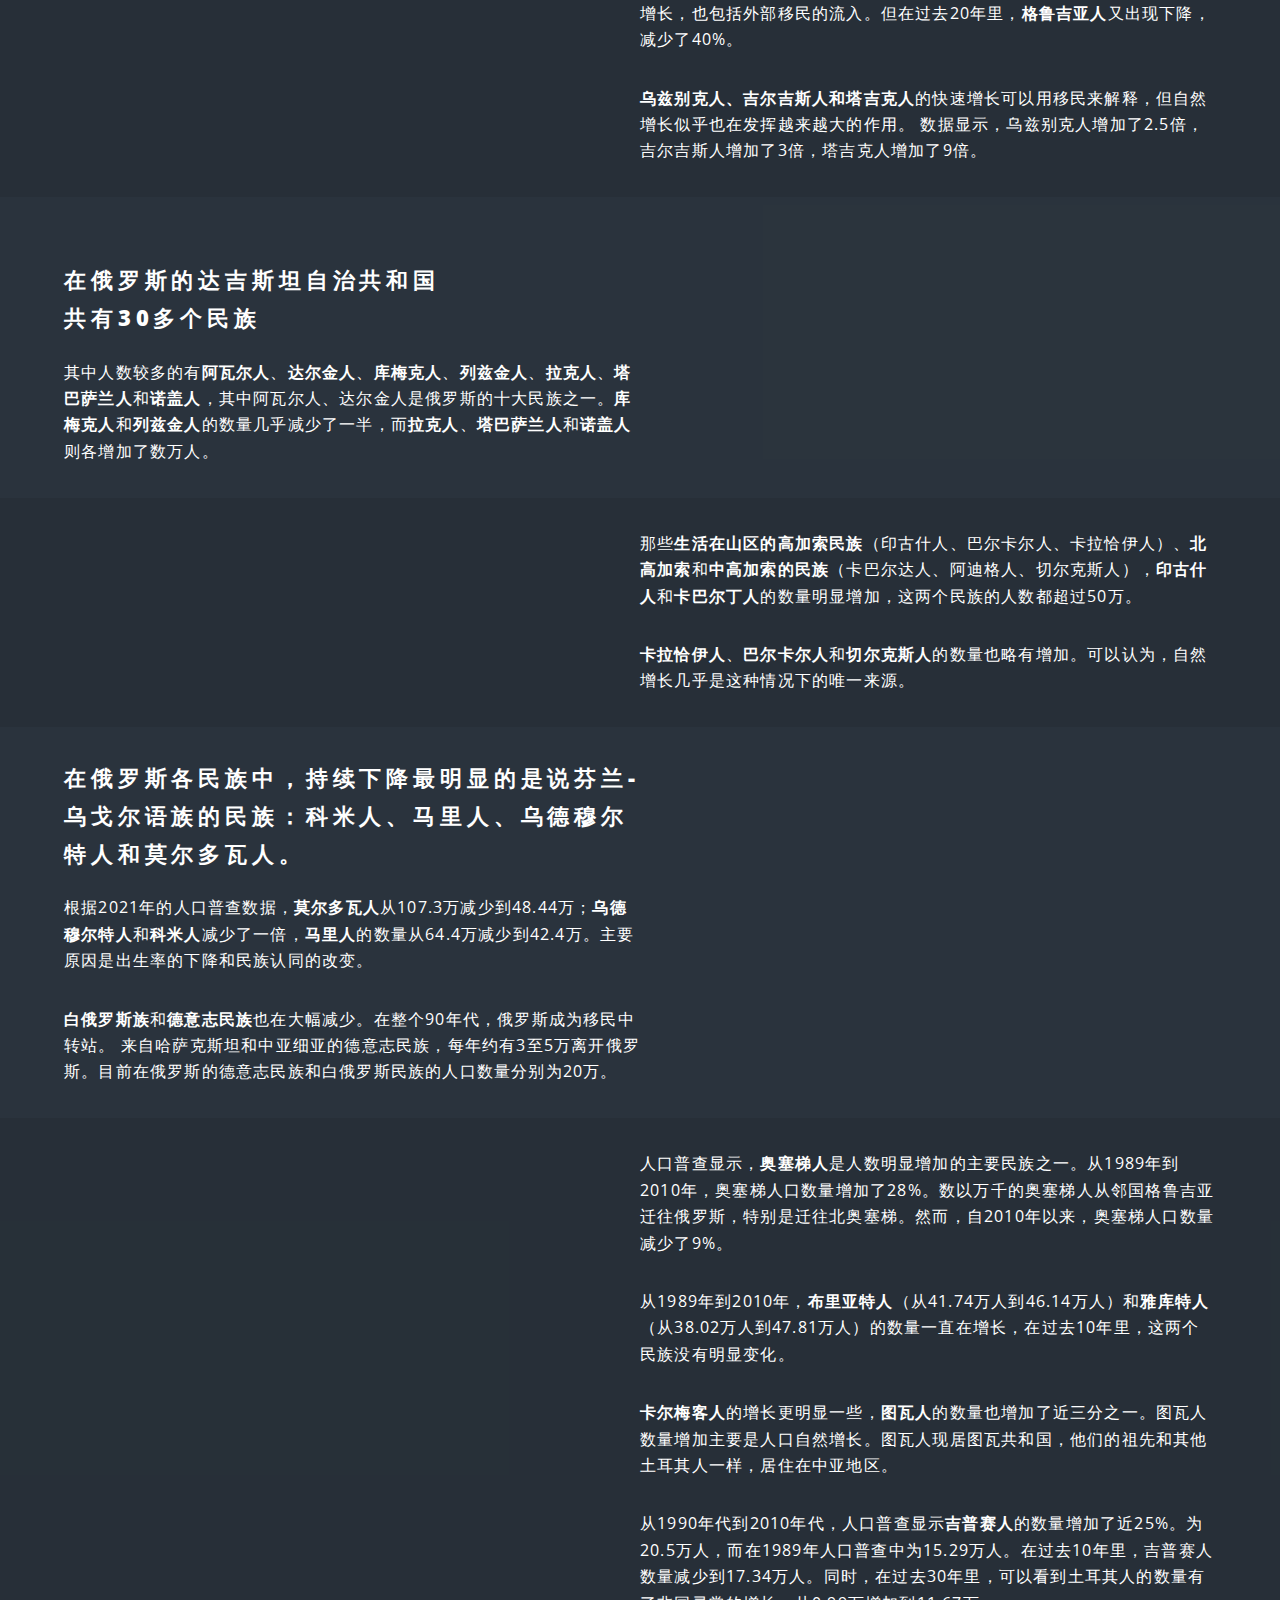
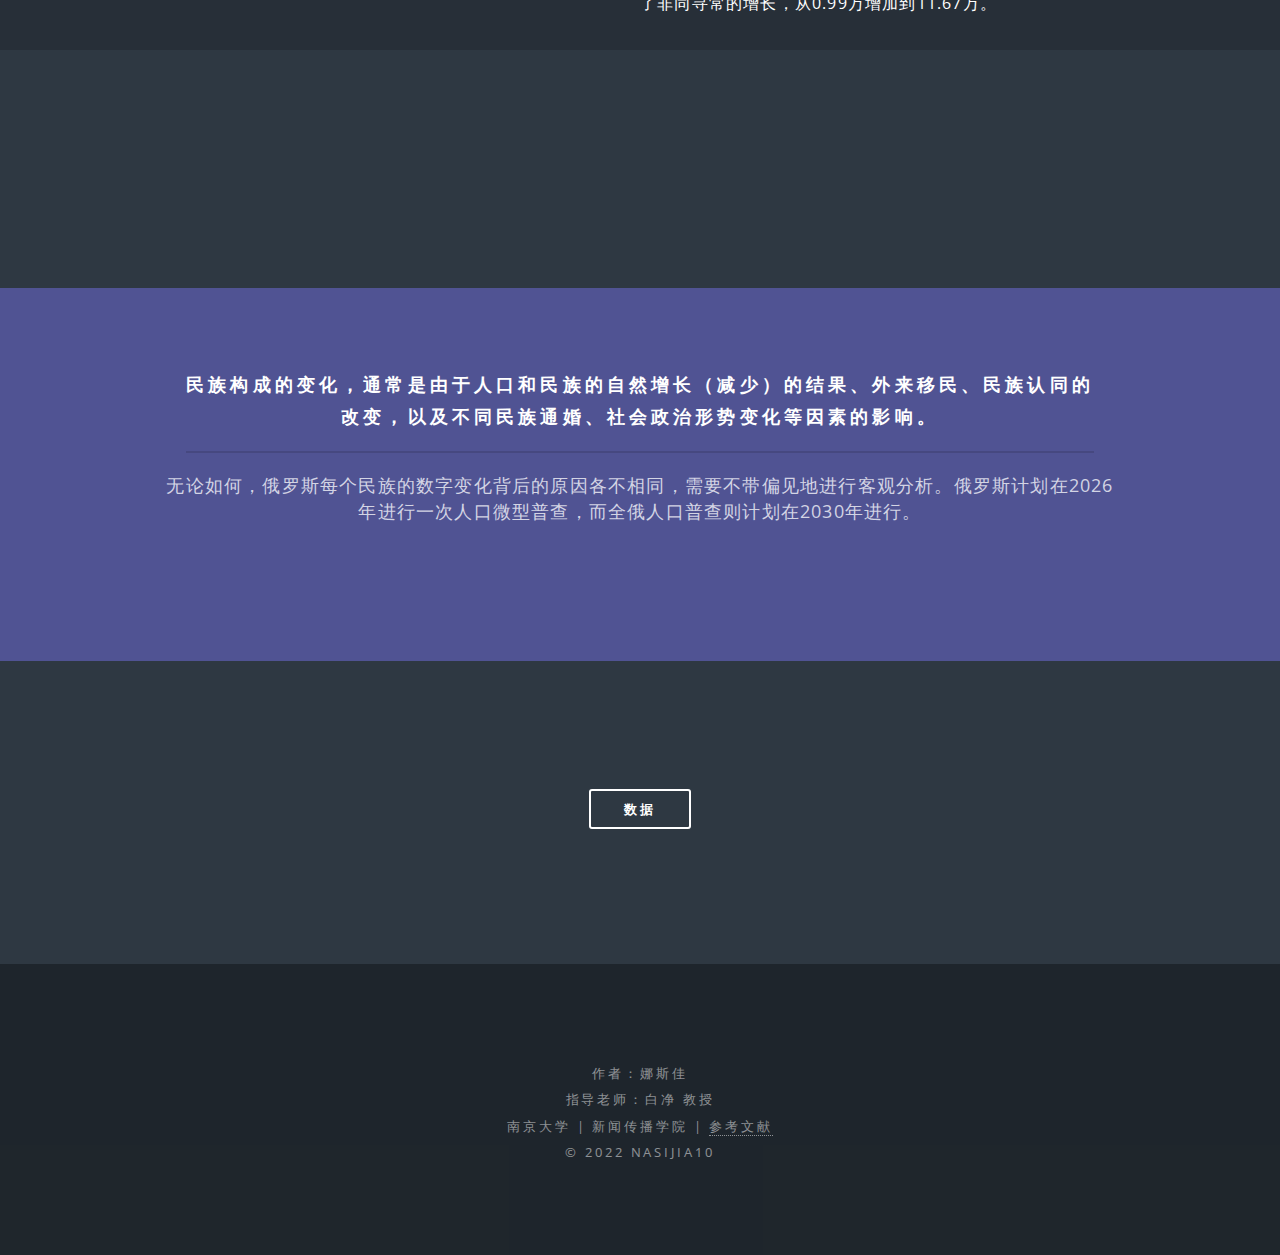
==== commit 560f5122: "index.html" ====
--- a/index.html
+++ b/index.html
@@ -185,7 +185,7 @@
 						<section id="two" class="wrapper alt style2">
 							<section class="spotlight">
 								<div class="flourish-embed flourish-chart" data-src="visualisation/13865350" data-width="550px"><script src="https://public.flourish.studio/resources/embed.js"></script></div><div class="content">
-									<h2>俄罗斯民族人数变化</h2>
+									<h2>俄罗斯族的人数变化</h2>
 									<p>根据1998年至2021年人口普查，俄罗斯民族人数有一些变化：占总人口比例从 81.5%下降至71.8%。 
 									<li>一方面，俄罗斯民族人数减少的主要原因是低出生率和高死亡率，其次是移民外流。</li>
 									<li>另一方面，周边国家迁往俄罗斯的移民中，有一部分人认同俄罗斯民族， 成为俄罗斯民族人口补充的来源。</li></p>
@@ -194,8 +194,8 @@
 							</section>
 							<section class="spotlight">
 								<div class="image"><img src="images/4.jpg"  ></div><div class="content">
-								<h2>俄罗斯人数最多的民族</h2>
-								<p>根据2021年全俄人口普查，除俄罗斯族外，俄罗斯十大民族依次为：
+								<h2>俄罗斯十大民族</h2>
+								<p>根据2021年全俄人口普查，除俄罗斯族外，俄罗斯其他九个民族依次为：
 								<br/><b>鞑靼人、车臣人、巴什基尔人、楚瓦什人、阿瓦尔人、亚美尼亚人、乌克兰人、达尔金人和哈萨克人。</b></p>
 								<p>根据1989年、2002年、2010年和2021年的全俄人口普查，在俄罗斯拥有10万人以上的民族中，可以看出以下趋势。</p>
 								</div>
